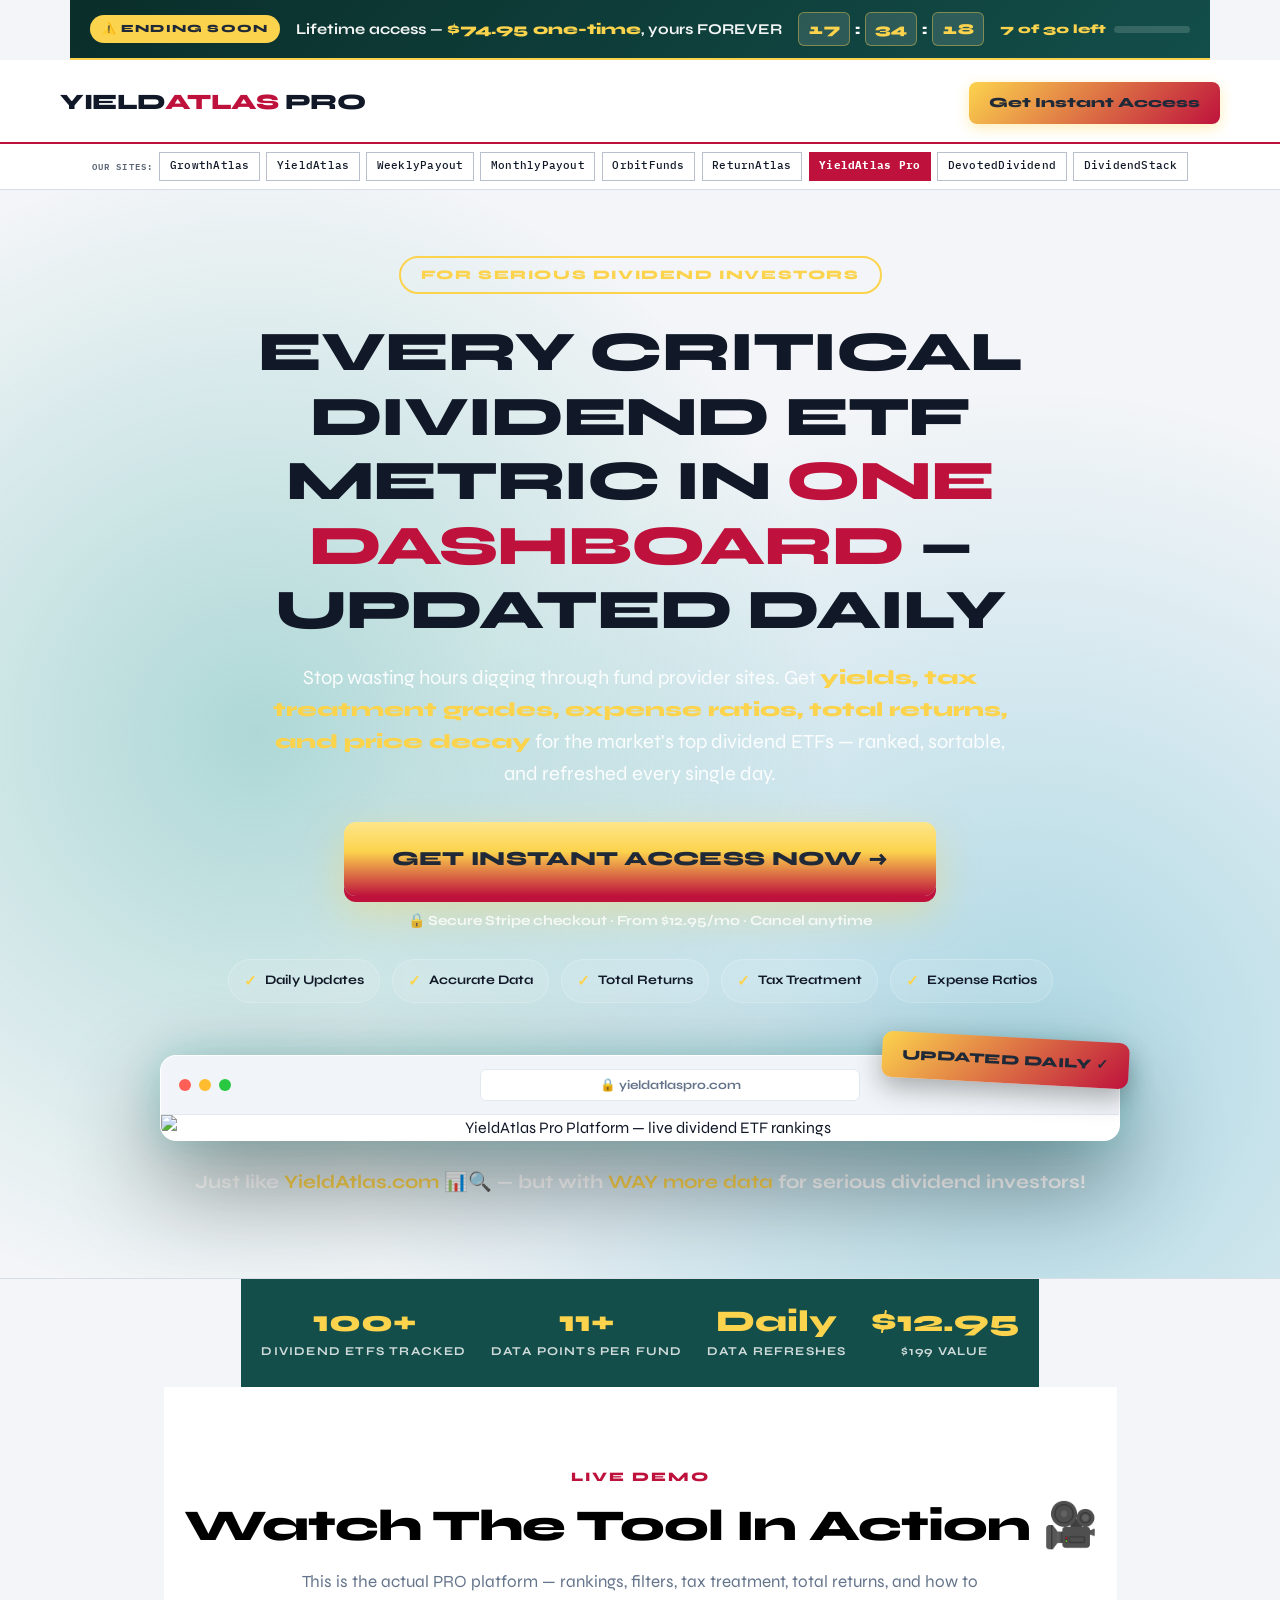
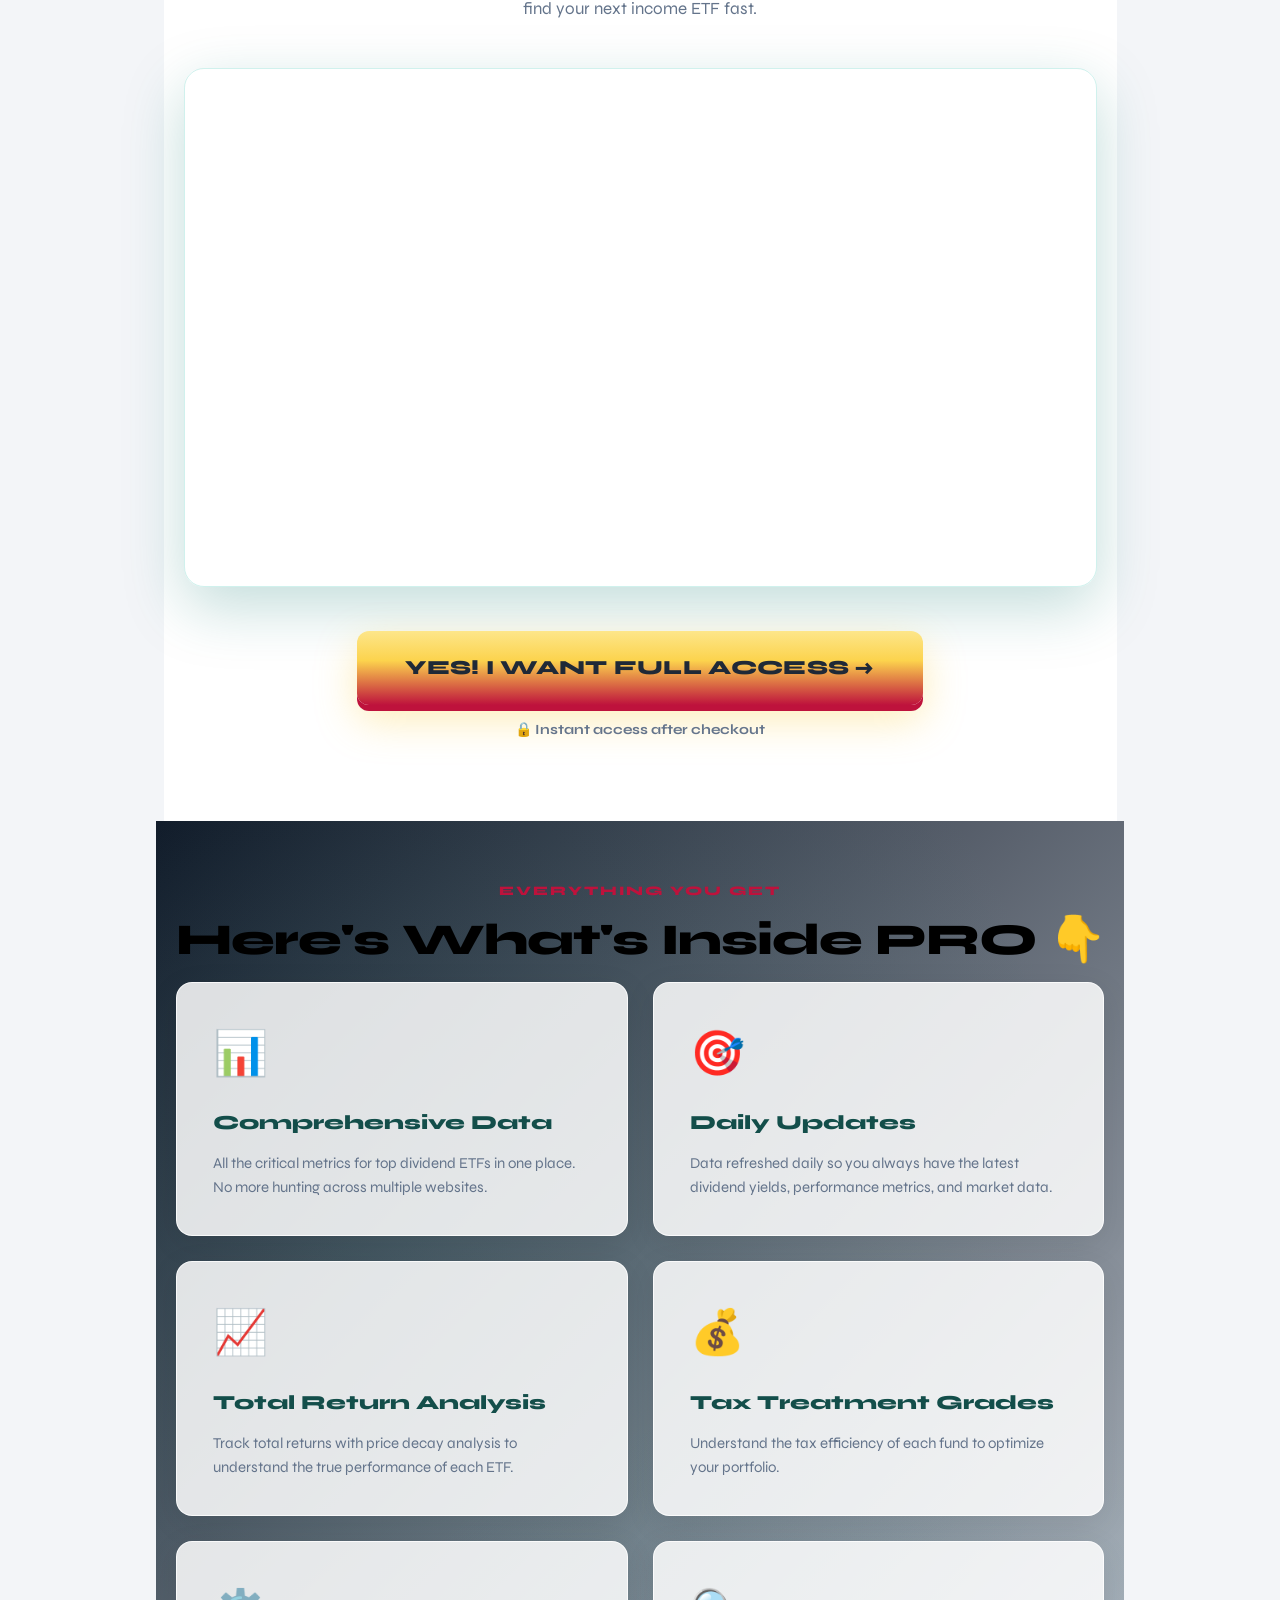
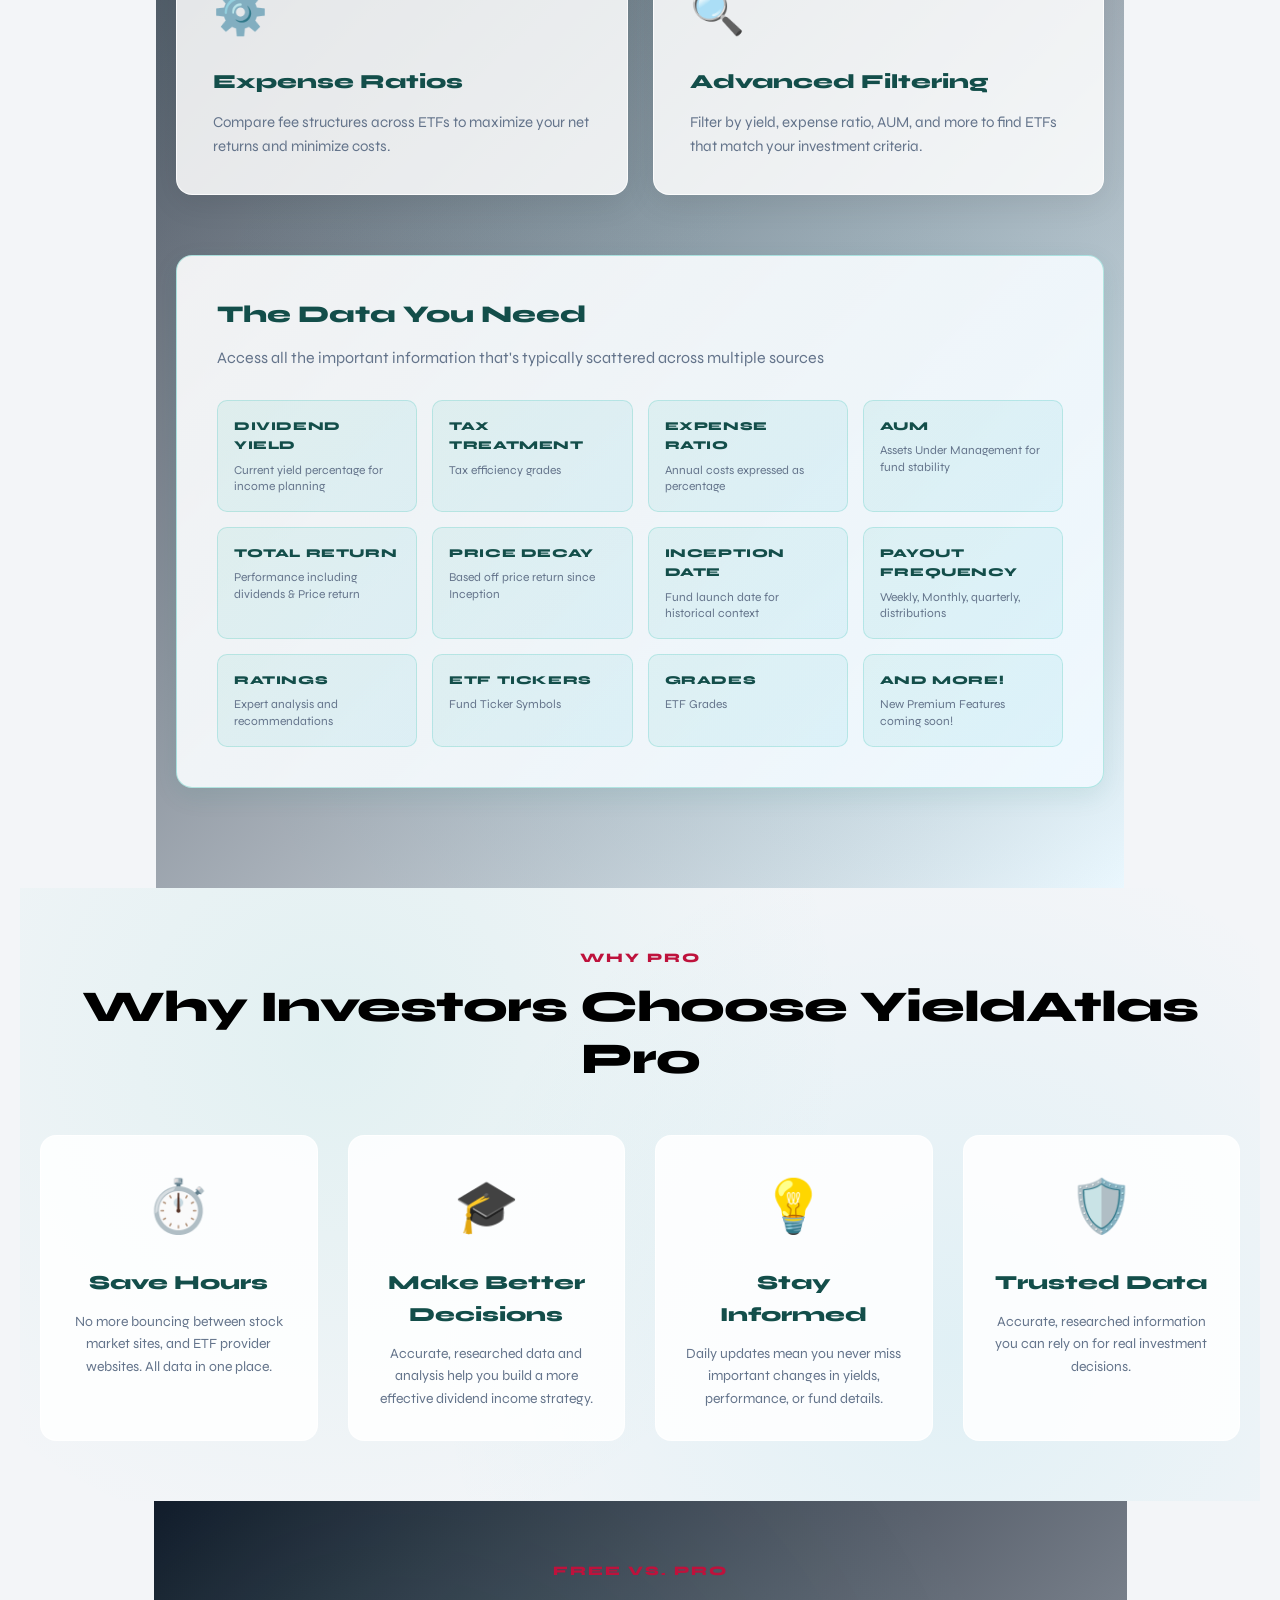
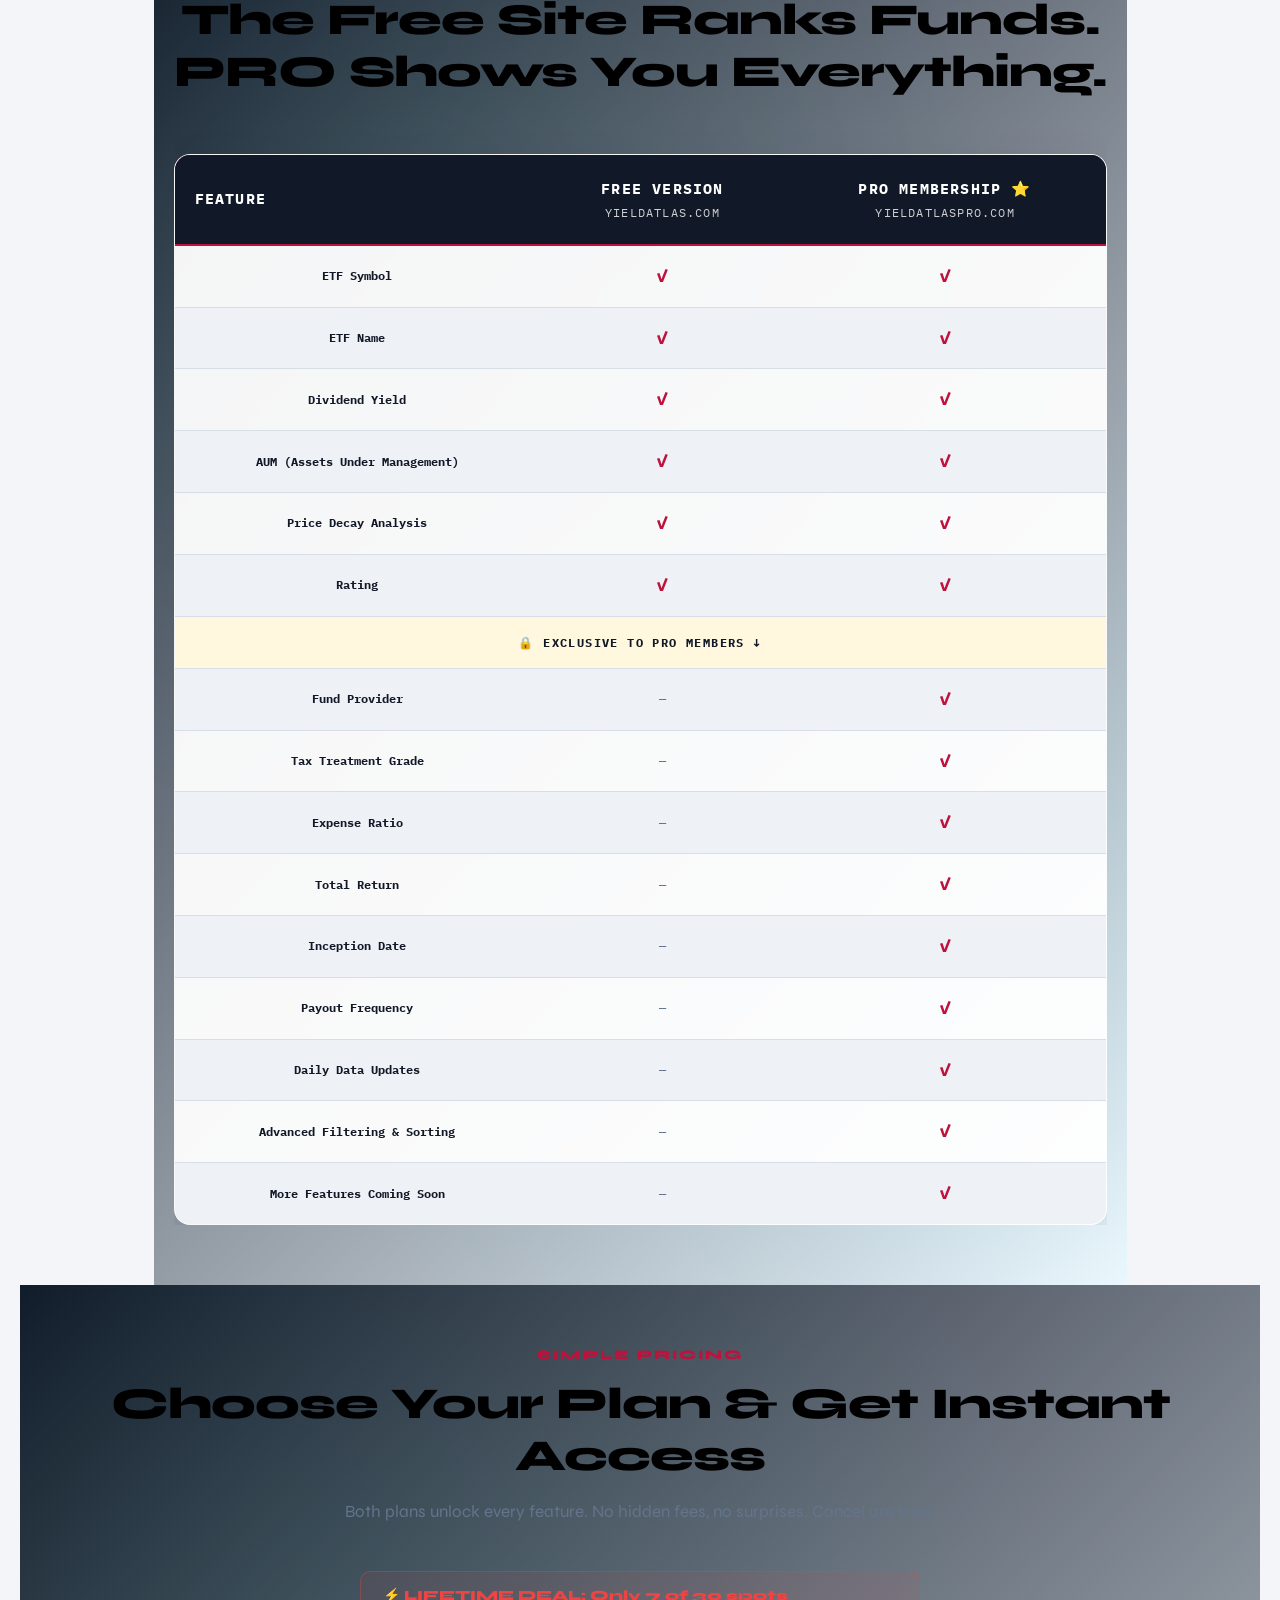
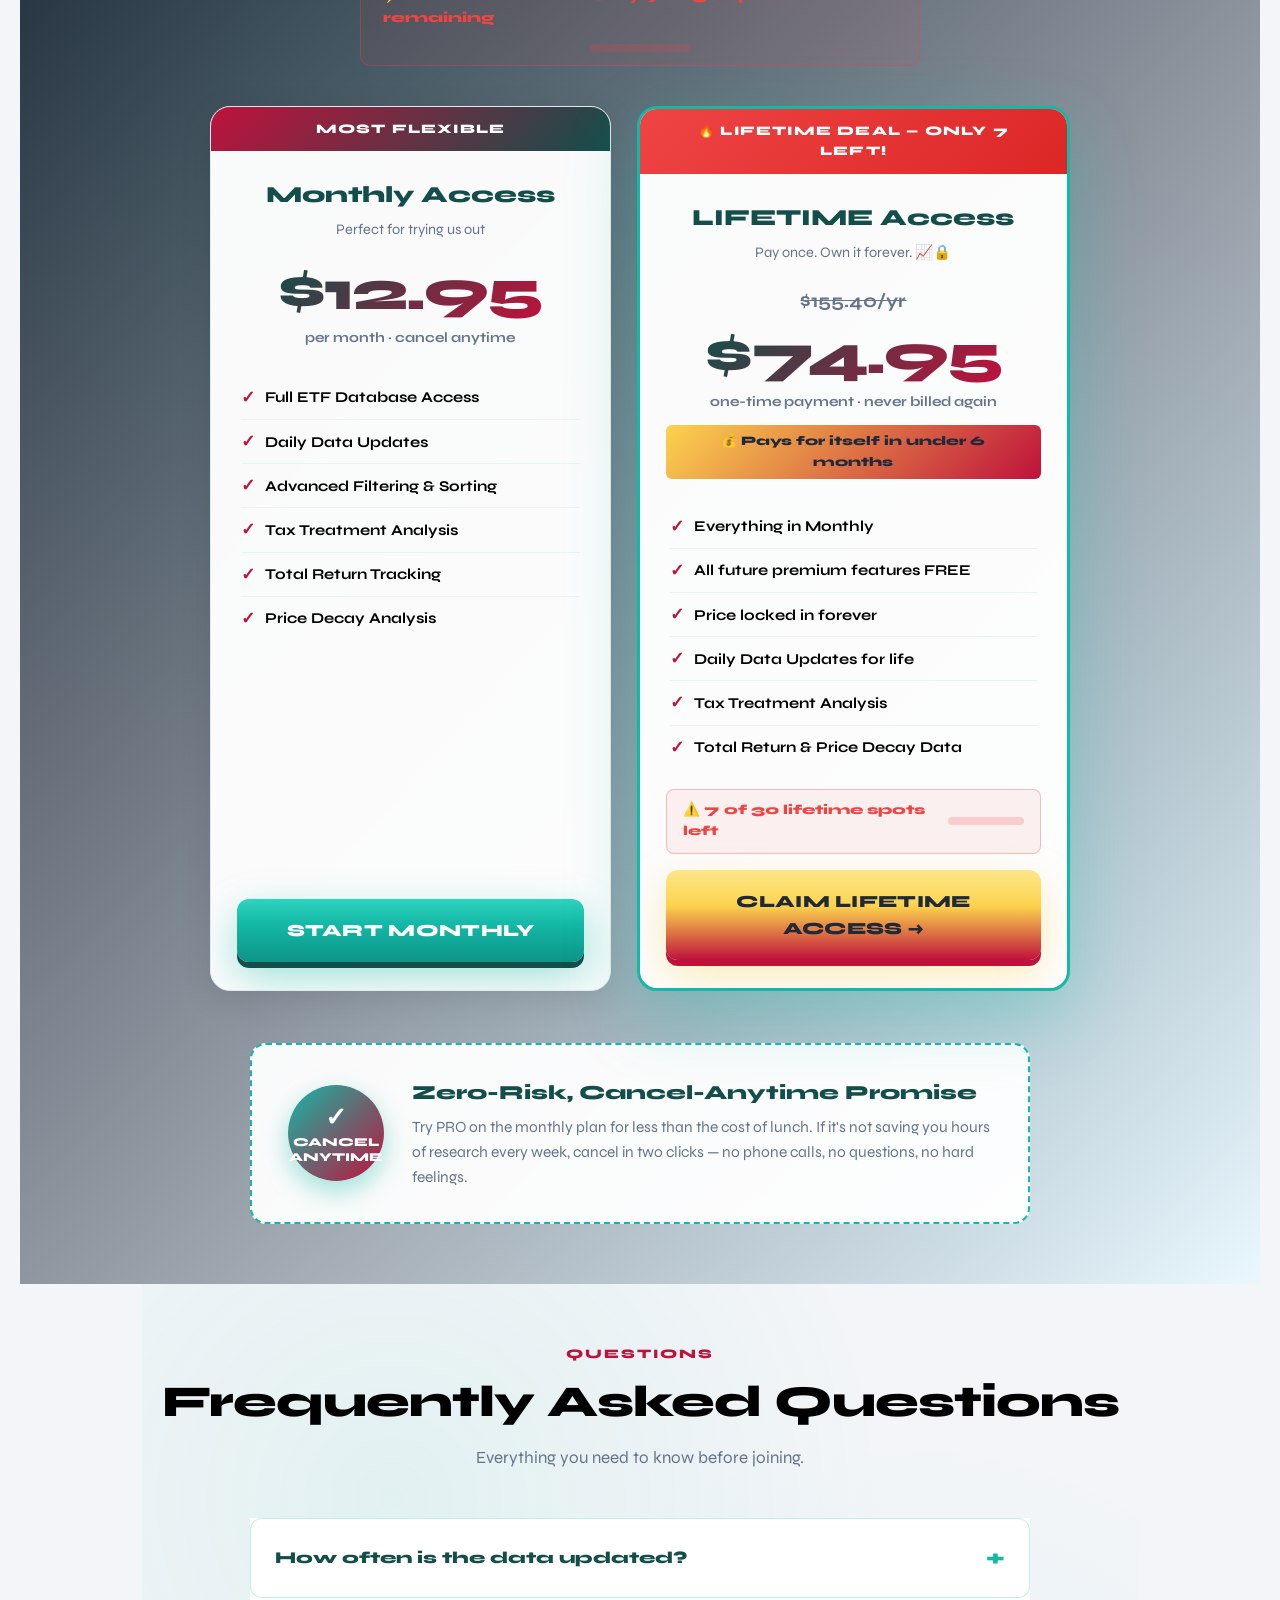
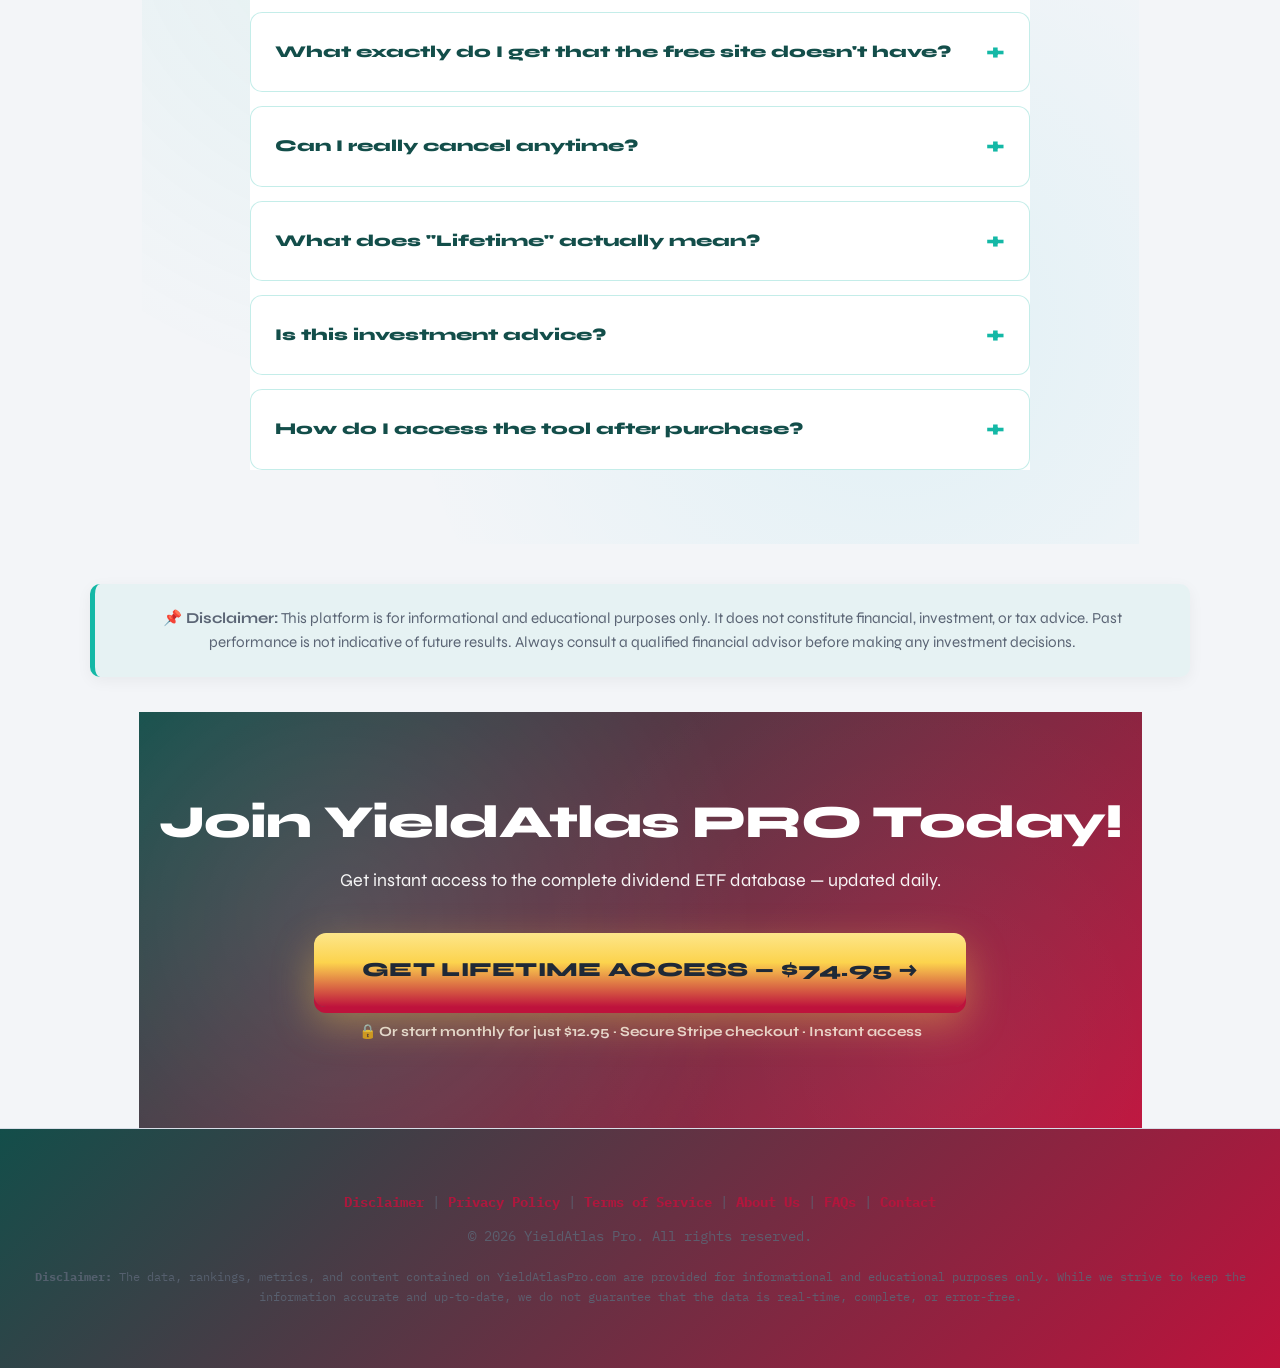
==== index.html @ 732ad4df "Switch to shared light theme (no dark mode). Cool off-white canvas, dark ink, deepened accents for C" ====
<!DOCTYPE html>
<html lang="en">
<head>
    <meta charset="UTF-8">
    <meta name="viewport" content="width=device-width, initial-scale=1.0">
    <meta name="description" content="YieldAtlas Pro - Premium data on the best dividend ETFs. Accurate rankings with yield, tax treatment, expense ratios, and more.">
    <title>YieldAtlas Pro - Premium ETF Analytics & Data</title>
<!-- Google tag (gtag.js) -->
<script async src="https://www.googletagmanager.com/gtag/js?id=G-REPLACE_ME"></script>
<script>
  window.dataLayer = window.dataLayer || [];
  function gtag(){dataLayer.push(arguments);}
  gtag('js', new Date());

  gtag('config', 'G-REPLACE_ME');
</script>

    <!-- Social Media Cards - Fixed & Complete -->
    <meta property="og:title" content="YieldAtlas Pro - Premium ETF Analytics & Data">
    <meta property="og:description" content="Professional dividend ETF rankings with yields, AUM, expense ratios, total return, tax treatment, and more for serious income investors. Updated daily.">
    <meta property="og:image" content="https://i.postimg.cc/2ynmZy7t/100-Dividend-ETFs-(1).png">
    <meta property="og:image:width" content="1200">
    <meta property="og:image:height" content="630">
    <meta property="og:url" content="https://marvinsmx.github.io/yield-atlas-pro/">
    <meta property="og:type" content="website">
    <meta property="og:site_name" content="YieldAtlas Pro">

    <meta name="twitter:card" content="summary_large_image">
    <meta name="twitter:title" content="YieldAtlas Pro - Premium ETF Analytics & Data">
    <meta name="twitter:description" content="Professional dividend ETF rankings with yields, AUM, expense ratios, total return, tax treatment, and more for serious income investors. Updated daily.">
    <meta name="twitter:image" content="https://i.postimg.cc/2ynmZy7t/100-Dividend-ETFs-(1).png">

    

    <link rel="preconnect" href="https://fonts.googleapis.com">
<link rel="preconnect" href="https://fonts.gstatic.com" crossorigin>
<link href="https://fonts.googleapis.com/css2?family=IBM+Plex+Mono:wght@400;500;600;700&family=Syne:wght@400;500;600;700;800&display=swap" rel="stylesheet">
    <style>
/* mrvn ETF Network — shared design system (inline per repo for GitHub Pages) */
:root {
  /* Canonical tokens — light theme */
  --bg: #F3F5F8;
  --surface: #FFFFFF;
  --surface-2: #EEF1F5;
  --ink: #111827;
  --muted: #5B6575;
  --line: #D8DEE8;
  --accent: #BE123C;
  /* Extended / legacy aliases */
  --ink-muted: var(--muted);
  --ink-faint: #8B95A5;
  --paper: var(--bg);
  --paper-2: var(--surface);
  --line-strong: #B8C0CE;
  --header: #FFFFFF;
  --header-ink: #111827;
  --accent-soft: rgba(190, 18, 60, 0.10);
  --accent-hover: #9F1239;
  --on-accent: #FFFFFF;
  --danger: #DC2626;
  --pos: #BE123C;
  --shell: 94%;
  --shell-max: 1320px;
  --radius: 0;
  --font-sans: "Syne", system-ui, sans-serif;
  --font-display: "Syne", system-ui, sans-serif;
  --font-mono: "IBM Plex Mono", ui-monospace, monospace;
  /* aliases for legacy site CSS */
  --brand: var(--header-ink);
  --brand-dark: #111827;
  --brand-mid: var(--surface-2);
  --brand-lite: #F8FAFC;
  --gold: var(--accent);
  --gold2: var(--accent-hover);
  --navy: var(--header-ink);
  --primary: var(--accent);
  --green: var(--accent);
  --purple: var(--accent);
  --purple-bright: var(--accent-hover);
  --purple-deep: var(--header-ink);
  --bg-primary: var(--bg);
  --bg-secondary: var(--surface);
  --bg-panel: var(--surface);
  --bg-panel-2: var(--surface-2);
  --text-primary: var(--ink);
  --text-secondary: var(--muted);
  --text-muted: var(--ink-faint);
  --border: var(--line);
  --light: var(--surface);
  --mid: var(--muted);
  --gray: var(--ink-faint);
}

*, *::before, *::after { box-sizing: border-box; }
html { scroll-behavior: smooth; }
html, body {
  margin: 0;
  padding: 0;
  width: 100%;
  overflow-x: hidden;
}
body {
  font-family: var(--font-sans);
  background: var(--bg);
  color: var(--ink);
  line-height: 1.55;
  min-height: 100vh;
  display: flex;
  flex-direction: column;
  align-items: center;
  -webkit-font-smoothing: antialiased;
}
a { color: var(--accent); }
a:hover { color: var(--accent-hover); }

/* Wordmark header — light */
.nx-header, header.nx-header, body > header:not(.nx-skip) {
  width: 100%;
  background: var(--header);
  color: var(--header-ink);
  text-align: center;
  padding: 1.35rem 1.25rem 1.1rem;
  border-bottom: 2px solid var(--accent);
  box-shadow: none;
}
.nx-logo, .logo, .logo-text {
  font-family: var(--font-display);
  font-weight: 800;
  font-size: clamp(1.55rem, 4.2vw, 2.35rem);
  letter-spacing: -0.04em;
  text-transform: uppercase;
  color: var(--header-ink);
  line-height: 1.05;
}
.nx-logo span, .logo span { color: var(--accent); }
.nx-tagline, .logo-sub {
  font-family: var(--font-mono);
  font-size: 0.68rem;
  font-weight: 500;
  letter-spacing: 0.16em;
  text-transform: uppercase;
  color: var(--muted);
  margin-top: 0.45rem;
}
.logo-link { text-decoration: none; display: inline-block; }
.header-links, .nx-nav {
  display: flex;
  flex-wrap: wrap;
  gap: 0.45rem;
  justify-content: center;
  margin-top: 0.95rem;
}
.header-link, .nx-nav a, .btn-ghost {
  display: inline-flex;
  align-items: center;
  gap: 0.35rem;
  padding: 0.45rem 0.85rem;
  border: 1px solid var(--line-strong);
  border-radius: var(--radius);
  color: var(--header-ink);
  background: transparent;
  font-family: var(--font-mono);
  font-size: 0.72rem;
  font-weight: 600;
  letter-spacing: 0.04em;
  text-transform: uppercase;
  text-decoration: none;
  transition: background .15s, border-color .15s, color .15s;
}
.header-link:hover, .nx-nav a:hover, .btn-ghost:hover {
  background: var(--accent);
  border-color: var(--accent);
  color: var(--on-accent);
}

/* Network bar */
.site-network-bar {
  width: 100%;
  background: var(--surface);
  border-bottom: 1px solid var(--line);
  padding: 0.5rem 0;
}
.site-network-track {
  width: var(--shell);
  max-width: var(--shell-max);
  margin: 0 auto;
  padding: 0 0.25rem;
  display: flex;
  align-items: center;
  gap: 0.4rem;
  overflow-x: auto;
  white-space: nowrap;
  scrollbar-width: none;
}
.site-network-track::-webkit-scrollbar { display: none; }
.site-network-label {
  font-family: var(--font-mono);
  font-size: 0.58rem;
  font-weight: 600;
  letter-spacing: 0.12em;
  text-transform: uppercase;
  color: var(--ink-faint);
  flex-shrink: 0;
}
.site-pill {
  display: inline-flex;
  align-items: center;
  padding: 0.3rem 0.6rem;
  border-radius: var(--radius);
  border: 1px solid var(--line-strong);
  background: transparent;
  color: var(--ink);
  font-family: var(--font-mono);
  font-size: 0.68rem;
  font-weight: 500;
  letter-spacing: 0.02em;
  text-decoration: none;
  flex-shrink: 0;
  transition: background .15s, color .15s, border-color .15s;
}
.site-pill:hover {
  border-color: var(--accent);
  color: var(--accent);
  background: var(--accent-soft);
}
.site-pill.current {
  background: var(--accent);
  border-color: var(--accent);
  color: var(--on-accent);
  cursor: default;
  font-weight: 700;
}
@media (min-width: 1100px) {
  .site-network-track { justify-content: center; }
}

/* Hero */
.nx-hero, .hero, .main-h1 {
  width: 100%;
  background: var(--bg);
  text-align: center;
  padding: 2.5rem 1.25rem 1.85rem;
  border-bottom: 1px solid var(--line);
}
.nx-hero h1, .hero h1, .main-h1 h1 {
  font-family: var(--font-display);
  font-weight: 800;
  font-size: clamp(1.65rem, 4.2vw, 2.75rem);
  color: var(--ink);
  margin: 0 0 0.7rem;
  letter-spacing: -0.045em;
  text-transform: uppercase;
  line-height: 1.05;
}
.nx-hero h1 span, .hero h1 span { color: var(--accent); }
.nx-support, .hero-desc, .intro-text {
  max-width: 40rem;
  margin: 0 auto 1.25rem;
  color: var(--muted);
  font-family: var(--font-mono);
  font-size: 0.82rem;
  line-height: 1.75;
}
.hero-stats {
  display: inline-flex;
  border: 1px solid var(--line-strong);
  border-radius: var(--radius);
  overflow: hidden;
  background: var(--surface);
}
.hero-stat {
  padding: 0.9rem 1.5rem;
  border-right: 1px solid var(--line);
}
.hero-stat:last-child { border-right: none; }
.hero-stat-val {
  font-family: var(--font-display);
  font-size: 1.55rem;
  font-weight: 800;
  color: var(--accent);
  line-height: 1;
  letter-spacing: -0.03em;
}
.hero-stat-lbl {
  font-family: var(--font-mono);
  font-size: 0.62rem;
  font-weight: 600;
  letter-spacing: 0.1em;
  text-transform: uppercase;
  color: var(--ink-faint);
  margin-top: 0.4rem;
}
@media (max-width: 700px) {
  .hero-stats { flex-direction: column; width: min(100%, 220px); }
  .hero-stat { border-right: none; border-bottom: 1px solid var(--line); }
  .hero-stat:last-child { border-bottom: none; }
}

/* Content shell */
.nx-shell, .content, .container, .wrap {
  width: var(--shell);
  max-width: var(--shell-max);
  margin-left: auto;
  margin-right: auto;
}
.section-head {
  text-align: center;
  margin: 1.75rem 0 1rem;
}
.section-head h2 {
  font-family: var(--font-display);
  font-size: 1.4rem;
  font-weight: 800;
  letter-spacing: -0.03em;
  text-transform: uppercase;
  margin: 0 0 0.35rem;
  color: var(--ink);
}
.section-head p {
  color: var(--muted);
  margin: 0;
  font-family: var(--font-mono);
  font-size: 0.8rem;
}
.gold-rule, .nx-rule {
  width: 40px;
  height: 2px;
  background: var(--accent);
  margin: 0.85rem auto 0;
  border: none;
}

/* Filters */
#filters, .filters {
  display: flex;
  flex-wrap: wrap;
  gap: 0.55rem;
  justify-content: center;
  margin: 0.75rem auto 1rem;
  width: 100%;
}
#filters input, #filters select, #searchInput, #searchFilter, #etfSearch,
input[type="text"], select {
  font-family: var(--font-mono);
  border: 1px solid var(--line-strong);
  border-radius: var(--radius);
  padding: 0.55rem 0.75rem;
  background: var(--surface);
  color: var(--ink);
}
#filters input:focus, #searchInput:focus, #searchFilter:focus, #etfSearch:focus {
  outline: 1px solid var(--accent);
  outline-offset: 1px;
  border-color: var(--accent);
}
#resetFilters, #resetBtn, .special-btn, button.special-btn {
  font-family: var(--font-mono);
  font-weight: 700;
  font-size: 0.72rem;
  letter-spacing: 0.04em;
  text-transform: uppercase;
  padding: 0.5rem 0.85rem;
  border-radius: var(--radius);
  border: 1px solid var(--line-strong);
  background: var(--surface);
  color: var(--ink);
  cursor: pointer;
}
#resetFilters, #resetBtn {
  background: var(--accent);
  color: var(--on-accent);
  border-color: var(--accent);
}
.special-btn.active, .special-btn:hover {
  background: var(--accent);
  border-color: var(--accent);
  color: var(--on-accent);
}
#special-views {
  display: flex;
  flex-wrap: wrap;
  gap: 0.5rem;
  justify-content: center;
  margin-bottom: 0.75rem;
}

/* Tables */
#etfTable, table.etf-table, .peer-table, #holdings-table, table {
  width: 100%;
  border-collapse: collapse;
  background: var(--surface);
  border: 1px solid var(--line);
  border-radius: var(--radius);
  overflow: hidden;
}
#etfTable th, table th, thead th {
  background: var(--header-ink) !important;
  color: #FFFFFF !important;
  font-family: var(--font-mono);
  font-weight: 700;
  font-size: 0.68rem;
  letter-spacing: 0.08em;
  text-transform: uppercase;
  padding: 0.75rem 0.45rem;
  white-space: nowrap;
  cursor: pointer;
  border-bottom: 2px solid var(--accent);
}
#etfTable td, table td {
  padding: 0.55rem 0.4rem;
  font-family: var(--font-mono);
  font-size: 0.78rem;
  text-align: center;
  border-bottom: 1px solid var(--line);
  color: var(--ink);
}
#etfTable tbody tr:nth-child(even), table tbody tr:nth-child(even) {
  background: var(--surface-2);
}
#etfTable tbody tr:hover, table tbody tr:hover {
  background: var(--accent-soft);
}
.symbol, .symbol a {
  font-family: var(--font-mono);
  font-weight: 700;
  color: var(--accent) !important;
  text-decoration: none;
}
.table-meta {
  width: 100%;
  display: flex;
  justify-content: space-between;
  gap: 1rem;
  font-family: var(--font-mono);
  font-size: 0.72rem;
  color: var(--muted);
  margin: 0.35rem 0 0.65rem;
}

/* Footer */
.footer, footer, .nx-footer {
  width: 100%;
  margin-top: auto;
  padding: 2rem 1.25rem 2.5rem;
  text-align: center;
  color: var(--muted);
  font-family: var(--font-mono);
  font-size: 0.72rem;
  border-top: 1px solid var(--line);
  background: var(--surface);
}
.footer a, footer a {
  color: var(--accent);
  font-weight: 600;
  text-decoration: none;
}
.back-to-top {
  display: inline-block;
  margin-top: 0.85rem;
  padding: 0.45rem 1rem;
  background: transparent;
  color: var(--accent) !important;
  border-radius: var(--radius);
  font-family: var(--font-mono);
  font-weight: 700;
  font-size: 0.72rem;
  letter-spacing: 0.06em;
  text-transform: uppercase;
  text-decoration: none;
  border: 1px solid var(--accent);
  cursor: pointer;
}
.back-to-top:hover {
  background: var(--accent);
  color: var(--on-accent) !important;
}

/* Misc chrome */
.watchlist-btn, .header-pro-btn {
  background: var(--accent) !important;
  color: var(--on-accent) !important;
  border: none !important;
  border-radius: var(--radius) !important;
  font-family: var(--font-mono) !important;
  font-weight: 700 !important;
  letter-spacing: 0.04em !important;
  text-transform: uppercase !important;
  box-shadow: none !important;
}
.banner-img {
  max-width: 280px;
  width: 70%;
  height: auto;
  display: block;
  margin: 0 auto;
  filter: none;
}
.disclaimer-bar {
  width: 100%;
  background: var(--accent-soft);
  border-bottom: 1px solid var(--line);
  color: var(--muted);
  font-family: var(--font-mono);
  font-size: 0.72rem;
  text-align: center;
  padding: 0.55rem 1rem;
}
.disclaimer-bar strong { color: var(--accent); }

/* Kill competitor / AI cliché leftovers when present */
.stars, .orb, body::before { display: none !important; }

/* === end mrvn network design system === */


        * {
            margin: 0;
            padding: 0;
            box-sizing: border-box;
        }

        :root {
            --primary: #0F766E;
            --primary-dark: #134E4A;
            --primary-light: #14B8A6;
            --accent: #06B6D4;
            --accent-dark: #0891B2;
            --accent-secondary: #BE123C;
            --text-dark: #000000;
            --text-light: #64748B;
            --bg-light: #F0F9FF;
            --bg-lighter: #111827;
            --border: #E2E8F0;
            --success: #BE123C;
            --yellow: #FCD34D;
            --urgent: #EF4444;
        }

        html { scroll-behavior: smooth; }

        @keyframes slide-in-up {
            from {
                opacity: 0;
                transform: translateY(40px);
            }
            to {
                opacity: 1;
                transform: translateY(0);
            }
        }

        @keyframes pulse-button {
            0%, 100% { box-shadow: 0 6px 0 #BE123C, 0 15px 40px rgba(252, 211, 77, 0.4); }
            50% { box-shadow: 0 6px 0 #BE123C, 0 15px 40px rgba(252, 211, 77, 0.7); }
        }

        body {
            font-family: 'Syne', Arial, sans-serif;
            line-height: 1.6;
            color: var(--text-dark);
            background: linear-gradient(135deg, #111827 0%, #F0F9FF 50%, #F5F3FF 100%);
            overflow-x: hidden;
        }

        img { max-width: 100%; }

        /* ==================== COUNTDOWN DEAL BANNER ==================== */
        .deal-banner {
            background: linear-gradient(135deg, #0A2E2A 0%, #134E4A 100%);
            border-bottom: 2px solid var(--yellow);
            color: white;
            cursor: pointer;
            position: relative;
            z-index: 101;
        }

        .deal-banner-inner {
            max-width: 1180px;
            margin: 0 auto;
            padding: 12px 20px;
            display: flex;
            align-items: center;
            justify-content: center;
            gap: 16px;
            flex-wrap: wrap;
            text-align: center;
        }

        .deal-tag {
            background: var(--yellow);
            color: #1F2937;
            font-size: 11px;
            font-weight: 900;
            text-transform: uppercase;
            letter-spacing: 1.2px;
            padding: 5px 12px;
            border-radius: 100px;
            white-space: nowrap;
        }

        .deal-text {
            font-size: 15px;
            font-weight: 700;
            color: rgba(255,255,255,0.95);
        }

        .deal-text strong { color: var(--yellow); font-weight: 900; }

        .countdown {
            display: inline-flex;
            gap: 5px;
            font-weight: 900;
            font-variant-numeric: tabular-nums;
            font-size: 15px;
            align-items: center;
        }

        .countdown span {
            background: rgba(255, 255, 255, 0.12);
            border: 1px solid rgba(252, 211, 77, 0.4);
            border-radius: 6px;
            padding: 4px 9px;
            min-width: 40px;
            display: inline-block;
            text-align: center;
            color: var(--yellow);
        }

        .deal-seats {
            display: inline-flex;
            align-items: center;
            gap: 8px;
            font-size: 12.5px;
            font-weight: 900;
            color: var(--yellow);
            white-space: nowrap;
        }

        .deal-seats-bar {
            width: 76px;
            height: 7px;
            background: rgba(255,255,255,0.15);
            border-radius: 4px;
            overflow: hidden;
        }

        .deal-seats-fill {
            width: 23%;
            height: 100%;
            background: var(--yellow);
            border-radius: 4px;
        }

        /* ==================== HEADER ==================== */
        header {
            background: rgba(15, 118, 110, 0.85);
            backdrop-filter: blur(20px);
            border-bottom: 1px solid rgba(255, 255, 255, 0.2);
            color: white;
            padding: 14px 0;
            position: sticky;
            top: 0;
            z-index: 100;
            box-shadow: 0 8px 32px rgba(0, 0, 0, 0.1);
        }

        .header-container {
            max-width: 1200px;
            margin: 0 auto;
            padding: 0 20px;
            display: flex;
            justify-content: space-between;
            align-items: center;
        }

        .logo {
            font-size: 22px;
            font-weight: 900;
            letter-spacing: -0.5px;
            color: white;
        }

        .header-nav {
            display: flex;
            gap: 26px;
            align-items: center;
        }

        .header-nav a {
            color: rgba(255, 255, 255, 0.85);
            text-decoration: none;
            font-weight: 700;
            font-size: 14px;
            transition: all 0.3s;
        }

        .header-nav a:hover { color: white; }

        .nav-cta {
            background: linear-gradient(135deg, var(--yellow) 0%, #BE123C 100%);
            color: #1F2937 !important;
            padding: 10px 20px;
            border-radius: 8px;
            font-weight: 900 !important;
            box-shadow: 0 4px 14px rgba(252, 211, 77, 0.4);
        }

        .nav-cta:hover { transform: translateY(-1px); }

        /* ==================== CTA BUTTONS (3D FUNNEL STYLE) ==================== */
        .cta-btn {
            display: inline-block;
            background: linear-gradient(180deg, #FDE68A 0%, var(--yellow) 40%, #BE123C 100%);
            color: #1F2937;
            font-family: 'Syne', Arial, sans-serif;
            font-size: 20px;
            font-weight: 900;
            text-decoration: none;
            text-align: center;
            padding: 21px 48px;
            border-radius: 12px;
            border: none;
            cursor: pointer;
            box-shadow: 0 6px 0 #BE123C, 0 15px 40px rgba(252, 211, 77, 0.4);
            transition: transform 0.15s, box-shadow 0.15s;
            letter-spacing: 0.3px;
            text-transform: uppercase;
        }

        .cta-btn:hover {
            transform: translateY(-2px);
            box-shadow: 0 8px 0 #BE123C, 0 20px 50px rgba(252, 211, 77, 0.6);
        }

        .cta-btn:active {
            transform: translateY(3px);
            box-shadow: 0 3px 0 #BE123C, 0 8px 20px rgba(252, 211, 77, 0.4);
        }

        .cta-btn.teal {
            background: linear-gradient(180deg, #2DD4BF 0%, var(--primary-light) 40%, #0D9488 100%);
            color: white;
            box-shadow: 0 6px 0 var(--primary-dark), 0 15px 40px rgba(20, 184, 166, 0.4);
        }

        .cta-btn.teal:hover {
            box-shadow: 0 8px 0 var(--primary-dark), 0 20px 50px rgba(20, 184, 166, 0.55);
        }

        .cta-btn.teal:active {
            box-shadow: 0 3px 0 var(--primary-dark), 0 8px 20px rgba(20, 184, 166, 0.4);
        }

        .cta-sub {
            display: block;
            margin-top: 14px;
            font-size: 14px;
            font-weight: 700;
            color: rgba(255, 255, 255, 0.8);
        }

        .cta-sub.dark { color: var(--text-light); }

        /* ==================== HERO (FUNNEL STYLE, TEAL PALETTE) ==================== */
        .hero {
            background: linear-gradient(135deg, #0F766E 0%, #134E4A 50%, #0891B2 100%);
            position: relative;
            overflow: hidden;
            padding: 66px 20px 80px;
            color: white;
            text-align: center;
        }

        .hero::before {
            content: '';
            position: absolute;
            top: 0; left: 0; right: 0; bottom: 0;
            background:
                radial-gradient(circle at 20% 50%, rgba(13, 148, 136, 0.3) 0%, transparent 50%),
                radial-gradient(circle at 80% 80%, rgba(8, 145, 178, 0.3) 0%, transparent 50%);
            pointer-events: none;
        }

        .hero-container {
            max-width: 960px;
            margin: 0 auto;
            position: relative;
            z-index: 2;
            animation: slide-in-up 0.8s ease-out;
        }

        .pre-head {
            display: inline-block;
            font-size: 13px;
            font-weight: 900;
            text-transform: uppercase;
            letter-spacing: 1.6px;
            color: var(--yellow);
            border: 2px solid var(--yellow);
            border-radius: 100px;
            padding: 7px 20px;
            margin-bottom: 26px;
        }

        .hero h1 {
            font-size: clamp(34px, 5.4vw, 56px);
            font-weight: 900;
            margin-bottom: 20px;
            line-height: 1.15;
            letter-spacing: -1.2px;
        }

        .hl {
            color: var(--yellow);
        }

        .hero .subtitle {
            font-size: clamp(16px, 2.4vw, 20px);
            margin: 0 auto 32px;
            line-height: 1.6;
            font-weight: 400;
            color: rgba(255, 255, 255, 0.92);
            max-width: 740px;
        }

        .hero .subtitle strong { color: var(--yellow); font-weight: 900; }

        .trust-badges {
            display: flex;
            justify-content: center;
            gap: 12px;
            margin-top: 26px;
            flex-wrap: wrap;
            font-size: 13px;
        }

        .trust-badge {
            display: flex;
            align-items: center;
            gap: 8px;
            background: rgba(255, 255, 255, 0.1);
            backdrop-filter: blur(10px);
            border: 1px solid rgba(255, 255, 255, 0.2);
            padding: 9px 15px;
            border-radius: 50px;
            font-weight: 700;
        }

        .trust-badge-icon {
            font-size: 15px;
            color: var(--yellow);
        }

        /* Screenshot in browser frame */
        .shot-wrap {
            max-width: 980px;
            margin: 52px auto 0;
            position: relative;
        }

        .browser-frame {
            background: #FFFFFF;
            border-radius: 16px;
            overflow: hidden;
            box-shadow: 0 40px 100px rgba(0, 0, 0, 0.45), 0 0 40px rgba(20, 184, 166, 0.25);
            border: 1px solid rgba(255, 255, 255, 0.3);
        }

        .browser-top {
            display: flex;
            align-items: center;
            gap: 8px;
            padding: 13px 18px;
            background: #F1F5F9;
            border-bottom: 1px solid var(--border);
        }

        .b-dot { width: 12px; height: 12px; border-radius: 50%; }
        .b-dot.r { background: #FF5F57; }
        .b-dot.y { background: #FEBC2E; }
        .b-dot.g { background: #28C840; }

        .b-url {
            flex: 1;
            max-width: 380px;
            margin: 0 auto;
            background: #FFFFFF;
            border: 1px solid var(--border);
            border-radius: 6px;
            font-size: 12.5px;
            color: var(--text-light);
            padding: 5px 14px;
            text-align: center;
            font-weight: 700;
        }

        .browser-frame img { display: block; width: 100%; }

        .shot-badge {
            position: absolute;
            top: -18px;
            right: -8px;
            background: linear-gradient(135deg, var(--yellow) 0%, #BE123C 100%);
            color: #1F2937;
            font-size: 14px;
            font-weight: 900;
            padding: 12px 20px;
            border-radius: 10px;
            box-shadow: 0 10px 26px rgba(0, 0, 0, 0.3);
            transform: rotate(3deg);
            z-index: 2;
            text-transform: uppercase;
            letter-spacing: 0.5px;
        }

        .hero-tagline {
            margin-top: 26px;
            font-size: 19px;
            font-weight: 700;
            color: white;
        }

        .hero-tagline strong { color: var(--yellow); }

        /* ==================== PROOF STRIP ==================== */
        .proof-strip {
            background: var(--primary-dark);
            color: #fff;
            padding: 26px 20px;
        }

        .proof-inner {
            max-width: 1000px;
            margin: 0 auto;
            display: flex;
            justify-content: space-around;
            gap: 24px;
            flex-wrap: wrap;
            text-align: center;
        }

        .proof-item .n {
            font-size: 30px;
            font-weight: 900;
            color: var(--yellow);
            line-height: 1.1;
        }

        .proof-item .l {
            font-size: 12px;
            font-weight: 700;
            text-transform: uppercase;
            letter-spacing: 1.2px;
            opacity: 0.8;
            margin-top: 4px;
        }

        /* ==================== SECTION STYLES ==================== */
        .section {
            padding: 60px 20px;
            position: relative;
            overflow: hidden;
        }

        .section-dark {
            background: linear-gradient(135deg, #111827 0%, #F0F9FF 100%);
        }

        .section::before {
            content: '';
            position: absolute;
            top: 0; left: 0; right: 0; bottom: 0;
            background-image:
                radial-gradient(circle at 25% 25%, rgba(20, 184, 166, 0.08) 0%, transparent 50%),
                radial-gradient(circle at 75% 75%, rgba(6, 182, 212, 0.08) 0%, transparent 50%);
            pointer-events: none;
        }

        .section-container {
            max-width: 1200px;
            margin: 0 auto;
            position: relative;
            z-index: 1;
        }

        .kicker {
            text-align: center;
            font-size: 13px;
            font-weight: 900;
            text-transform: uppercase;
            letter-spacing: 2px;
            color: var(--primary);
            margin-bottom: 12px;
        }

        .section-title {
            font-size: clamp(30px, 5vw, 44px);
            font-weight: 900;
            text-align: center;
            margin-bottom: 16px;
            color: var(--text-dark);
            letter-spacing: -1px;
            line-height: 1.18;
        }

        .section-sub {
            text-align: center;
            color: var(--text-light);
            font-size: 17px;
            max-width: 680px;
            margin: 0 auto 46px;
        }

        /* Video Demo Section */
        .video-demo-section {
            padding: 80px 20px;
            background: #FFFFFF;
            text-align: center;
        }

        .video-container {
            max-width: 920px;
            margin: 0 auto;
            border-radius: 20px;
            overflow: hidden;
            box-shadow: 0 20px 60px rgba(15, 118, 110, 0.25);
            border: 1px solid rgba(20, 184, 166, 0.2);
        }

        .video-container iframe {
            width: 100%;
            height: 517px;
            border: none;
            display: block;
        }

        .video-cta { margin-top: 44px; }

        /* ==================== FEATURES SECTION ==================== */
        .features-grid {
            display: grid;
            grid-template-columns: repeat(auto-fit, minmax(300px, 1fr));
            gap: 25px;
            margin-bottom: 60px;
        }

        .feature-card {
            background: rgba(255, 255, 255, 0.85);
            padding: 36px;
            border-radius: 16px;
            border: 1px solid rgba(255, 255, 255, 0.8);
            transition: all 0.3s ease;
            box-shadow: 0 8px 32px rgba(0, 0, 0, 0.08);
        }

        .feature-card:hover {
            transform: translateY(-8px);
            box-shadow: 0 20px 50px rgba(0, 0, 0, 0.15);
            border-color: rgba(20, 184, 166, 0.5);
            background: rgba(255, 255, 255, 1);
        }

        .feature-icon {
            font-size: 44px;
            margin-bottom: 18px;
            display: block;
        }

        .feature-card h3 {
            font-size: 20px;
            margin-bottom: 12px;
            color: var(--primary-dark);
            font-weight: 900;
        }

        .feature-card p {
            color: var(--text-light);
            font-size: 15px;
            line-height: 1.6;
        }

        .data-showcase {
            background: linear-gradient(135deg, rgba(255, 255, 255, 0.9) 0%, rgba(240, 249, 255, 0.9) 100%);
            padding: 40px;
            border-radius: 16px;
            border: 1px solid rgba(20, 184, 166, 0.3);
            margin-bottom: 40px;
            box-shadow: 0 8px 24px rgba(15, 118, 110, 0.1);
        }

        .data-columns {
            display: grid;
            grid-template-columns: repeat(auto-fit, minmax(160px, 1fr));
            gap: 15px;
            margin-top: 20px;
        }

        .data-column {
            background: linear-gradient(135deg, rgba(20, 184, 166, 0.08) 0%, rgba(6, 182, 212, 0.08) 100%);
            padding: 16px;
            border-radius: 10px;
            border: 1px solid rgba(20, 184, 166, 0.2);
            transition: all 0.3s ease;
        }

        .data-column:hover {
            border-color: rgba(20, 184, 166, 0.5);
            transform: translateY(-2px);
        }

        .data-column-title {
            font-weight: 900;
            color: var(--primary-dark);
            font-size: 12px;
            margin-bottom: 6px;
            text-transform: uppercase;
            letter-spacing: 0.6px;
        }

        .data-column-desc {
            color: var(--text-light);
            font-size: 12px;
            line-height: 1.4;
        }

        /* ==================== WHY CHOOSE US ==================== */
        .why-choose {
            display: grid;
            grid-template-columns: repeat(auto-fit, minmax(260px, 1fr));
            gap: 30px;
            margin-top: 50px;
        }

        .why-item {
            text-align: center;
            padding: 30px;
            background: rgba(255, 255, 255, 0.85);
            border-radius: 16px;
            border: 1px solid rgba(255, 255, 255, 0.8);
            transition: all 0.3s ease;
        }

        .why-item:hover {
            background: rgba(255, 255, 255, 1);
            transform: translateY(-8px);
            border-color: rgba(20, 184, 166, 0.3);
            box-shadow: 0 12px 32px rgba(0, 0, 0, 0.08);
        }

        .why-icon {
            font-size: 52px;
            margin-bottom: 18px;
            display: block;
        }

        .why-item h3 {
            font-size: 20px;
            font-weight: 900;
            margin-bottom: 12px;
            color: var(--primary-dark);
        }

        .why-item p {
            color: var(--text-light);
            font-size: 14px;
            line-height: 1.6;
        }

        /* ==================== COMPARISON TABLE ==================== */
        .comp-wrap { overflow-x: auto; }

        .comparison-table {
            width: 100%;
            border-collapse: collapse;
            margin-top: 40px;
            background: rgba(255, 255, 255, 0.95);
            border-radius: 16px;
            overflow: hidden;
            box-shadow: 0 12px 40px rgba(0, 0, 0, 0.1);
            border: 1px solid rgba(20, 184, 166, 0.2);
        }

        .comparison-table thead {
            background: linear-gradient(135deg, var(--primary) 0%, var(--primary-dark) 100%);
            color: white;
        }

        .comparison-table th {
            padding: 22px 20px;
            text-align: left;
            font-weight: 900;
            font-size: 15px;
        }

        .comparison-table th small { display: block; font-weight: 400; font-size: 11.5px; opacity: 0.8; margin-top: 3px; }

        .comparison-table th.pro-col {
            background: linear-gradient(135deg, var(--primary-light) 0%, var(--accent) 100%);
        }

        .comparison-table td {
            padding: 16px 20px;
            border-bottom: 1px solid rgba(20, 184, 166, 0.1);
            color: var(--text-dark);
        }

        .comparison-table tbody tr:hover {
            background: rgba(20, 184, 166, 0.05);
        }

        .comparison-table .feature-name {
            font-weight: 700;
            color: var(--primary-dark);
        }

        .comparison-table .yes {
            color: var(--success);
            font-weight: 900;
            font-size: 18px;
        }

        .comparison-table .no {
            color: var(--text-light);
            font-weight: 500;
        }

        .divider-row td {
            background: #FFF7DE !important;
            font-size: 12px !important;
            font-weight: 900;
            text-transform: uppercase;
            letter-spacing: 1.4px;
            color: #92700C;
        }

        /* ==================== PRICING ==================== */
        .urgency-strip {
            max-width: 560px;
            margin: 0 auto 40px;
            background: rgba(239, 68, 68, 0.08);
            border: 1px solid rgba(239, 68, 68, 0.35);
            border-radius: 10px;
            padding: 13px 22px;
            display: flex;
            align-items: center;
            justify-content: center;
            gap: 14px;
            flex-wrap: wrap;
            font-size: 14px;
            font-weight: 900;
            color: var(--urgent);
        }

        .urgency-strip .seats-bar {
            width: 100px;
            height: 8px;
            background: rgba(239, 68, 68, 0.2);
            border-radius: 4px;
            overflow: hidden;
        }

        .urgency-strip .seats-fill {
            width: 23%;
            height: 100%;
            background: var(--urgent);
            border-radius: 4px;
        }

        .pricing-container {
            display: grid;
            grid-template-columns: 1fr 1.08fr;
            gap: 26px;
            margin-top: 10px;
            max-width: 860px;
            margin-left: auto;
            margin-right: auto;
            align-items: stretch;
        }

        .pricing-card {
            background: rgba(255, 255, 255, 0.97);
            border: 1px solid var(--border);
            border-radius: 20px;
            overflow: hidden;
            transition: all 0.3s ease;
            display: flex;
            flex-direction: column;
            box-shadow: 0 8px 32px rgba(0, 0, 0, 0.1);
        }

        .pricing-card:hover {
            transform: translateY(-8px);
            box-shadow: 0 20px 60px rgba(15, 118, 110, 0.25);
        }

        .pricing-card.featured {
            border: 3px solid var(--primary-light);
            box-shadow: 0 25px 70px rgba(20, 184, 166, 0.3);
        }

        .pricing-badge {
            background: linear-gradient(135deg, var(--urgent) 0%, #DC2626 100%);
            color: white;
            padding: 12px 24px;
            font-size: 13px;
            font-weight: 900;
            text-align: center;
            text-transform: uppercase;
            letter-spacing: 1.2px;
        }

        .pricing-badge.calm {
            background: linear-gradient(135deg, var(--primary) 0%, var(--primary-dark) 100%);
        }

        .pricing-header {
            padding: 26px 26px 6px;
            text-align: center;
        }

        .pricing-plan-name {
            font-size: 23px;
            font-weight: 900;
            color: var(--primary-dark);
            margin-bottom: 4px;
        }

        .pricing-plan-desc {
            color: var(--text-light);
            font-size: 14.5px;
        }

        .pricing-price {
            padding: 16px 26px 6px;
            text-align: center;
        }

        .price-row {
            display: flex;
            align-items: baseline;
            justify-content: center;
            gap: 10px;
            flex-wrap: wrap;
        }

        .price-strike {
            font-size: 19px;
            color: var(--text-light);
            text-decoration: line-through;
            font-weight: 700;
        }

        .price-amount {
            font-size: 56px;
            font-weight: 900;
            background: linear-gradient(135deg, var(--primary-dark) 0%, var(--accent) 100%);
            -webkit-background-clip: text;
            -webkit-text-fill-color: transparent;
            background-clip: text;
            line-height: 1;
            letter-spacing: -2px;
        }

        .price-period {
            color: var(--text-light);
            font-size: 14px;
            font-weight: 700;
            margin-top: 8px;
        }

        .price-save {
            display: inline-block;
            margin-top: 12px;
            background: linear-gradient(135deg, var(--yellow) 0%, #BE123C 100%);
            color: #1F2937;
            font-size: 13px;
            font-weight: 900;
            border-radius: 6px;
            padding: 6px 14px;
        }

        .pricing-features {
            padding: 20px 30px;
            flex-grow: 1;
        }

        .pricing-features ul { list-style: none; }

        .pricing-features li {
            padding: 8px 0;
            border-bottom: 1px solid rgba(20, 184, 166, 0.1);
            color: var(--text-dark);
            font-size: 15px;
            display: flex;
            align-items: center;
            gap: 10px;
            font-weight: 700;
        }

        .pricing-features li:last-child { border-bottom: none; }

        .checkmark {
            color: var(--success);
            font-weight: 900;
            font-size: 17px;
            flex-shrink: 0;
        }

        .seats-left {
            display: flex;
            align-items: center;
            justify-content: center;
            gap: 12px;
            margin: 0 26px 16px;
            background: rgba(239, 68, 68, 0.07);
            border: 1px solid rgba(239, 68, 68, 0.3);
            border-radius: 8px;
            padding: 10px 16px;
            font-size: 13.5px;
            font-weight: 900;
            color: var(--urgent);
        }

        .seats-left .seats-bar {
            width: 84px;
            height: 8px;
            background: rgba(239, 68, 68, 0.2);
            border-radius: 4px;
            overflow: hidden;
        }

        .seats-left .seats-fill {
            width: 23%;
            height: 100%;
            background: var(--urgent);
            border-radius: 4px;
        }

        .pricing-cta {
            padding: 0 26px 28px;
            text-align: center;
        }

        .pricing-cta .cta-btn {
            width: 100%;
            padding: 18px 20px;
            font-size: 17px;
        }

        /* ==================== GUARANTEE ==================== */
        .guarantee {
            max-width: 780px;
            margin: 52px auto 0;
            display: flex;
            gap: 28px;
            align-items: center;
            background: rgba(255, 255, 255, 0.95);
            border: 2px dashed var(--primary-light);
            border-radius: 16px;
            padding: 32px 36px;
        }

        .g-seal {
            flex-shrink: 0;
            width: 96px;
            height: 96px;
            border-radius: 50%;
            background: linear-gradient(135deg, var(--primary-light) 0%, var(--accent) 100%);
            color: #fff;
            display: flex;
            flex-direction: column;
            align-items: center;
            justify-content: center;
            font-weight: 900;
            text-align: center;
            font-size: 12px;
            line-height: 1.25;
            box-shadow: 0 10px 26px rgba(20, 184, 166, 0.4);
        }

        .g-seal .big { font-size: 26px; }

        .guarantee h3 {
            font-size: 20px;
            font-weight: 900;
            color: var(--primary-dark);
            margin-bottom: 6px;
        }

        .guarantee p {
            font-size: 15.5px;
            color: var(--text-light);
        }

        /* ==================== FAQ ==================== */
        .faq { max-width: 780px; margin: 0 auto; }

        .faq details {
            background: rgba(255, 255, 255, 0.95);
            border: 1px solid rgba(20, 184, 166, 0.25);
            border-radius: 12px;
            margin-bottom: 14px;
            overflow: hidden;
        }

        .faq summary {
            cursor: pointer;
            padding: 20px 24px;
            font-size: 16.5px;
            font-weight: 900;
            color: var(--primary-dark);
            list-style: none;
            display: flex;
            justify-content: space-between;
            align-items: center;
            gap: 16px;
        }

        .faq summary::-webkit-details-marker { display: none; }
        .faq summary::after { content: '+'; font-size: 24px; color: var(--primary-light); font-weight: 900; }
        .faq details[open] summary::after { content: '−'; }

        .faq .a {
            padding: 0 24px 20px;
            font-size: 15px;
            color: var(--text-light);
            line-height: 1.65;
        }

        /* ==================== CTA SECTION ==================== */
        .cta-section {
            background: linear-gradient(135deg, var(--primary-dark) 0%, var(--accent) 100%);
            color: white;
            padding: 84px 20px;
            text-align: center;
            position: relative;
            overflow: hidden;
        }

        .cta-section::before {
            content: '';
            position: absolute;
            top: 0; left: 0; right: 0; bottom: 0;
            background:
                radial-gradient(circle at 20% 50%, rgba(255, 255, 255, 0.1) 0%, transparent 50%),
                radial-gradient(circle at 80% 80%, rgba(255, 255, 255, 0.05) 0%, transparent 50%);
            pointer-events: none;
        }

        .cta-section h2 {
            font-size: clamp(30px, 5vw, 46px);
            font-weight: 900;
            margin-bottom: 18px;
            position: relative;
            z-index: 1;
            letter-spacing: -1px;
            line-height: 1.15;
        }

        .cta-section p {
            font-size: 18px;
            margin-bottom: 38px;
            opacity: 0.95;
            max-width: 620px;
            margin-left: auto;
            margin-right: auto;
            position: relative;
            z-index: 1;
        }

        .cta-section .cta-btn { position: relative; z-index: 1; }

        /* ==================== FOOTER ==================== */
        footer {
            background: linear-gradient(135deg, var(--primary-dark) 0%, var(--primary) 100%);
            color: white;
            padding: 50px 20px;
            text-align: center;
        }

        footer p {
            margin: 12px 0;
            font-size: 14px;
            opacity: 0.85;
        }

        footer a {
            color: #5EEAD4;
            text-decoration: none;
            transition: all 0.3s;
            font-weight: 700;
        }

        footer a:hover {
            color: white;
            text-decoration: underline;
        }

        /* ==================== STICKY MOBILE CTA ==================== */
        .sticky-cta {
            display: none;
            position: fixed;
            bottom: 0;
            left: 0;
            right: 0;
            z-index: 200;
            background: #FFFFFF;
            border-top: 1px solid var(--border);
            padding: 12px 16px;
            box-shadow: 0 -8px 24px rgba(15, 118, 110, 0.18);
        }

        .sticky-cta .cta-btn {
            width: 100%;
            padding: 15px;
            font-size: 16px;
        }

        /* ==================== DISCLAIMER ==================== */
        .disclaimer {
            font-size: 0.95em;
            color: var(--text-light);
            max-width: 1100px;
            margin: 40px auto 35px;
            text-align: center;
            line-height: 1.6;
            padding: 22px 30px;
            background: rgba(20, 184, 166, 0.06);
            border-left: 5px solid var(--primary-light);
            border-radius: 10px;
            box-shadow: 0 4px 15px rgba(0, 0, 0, 0.05);
        }

        /* ==================== RESPONSIVE ==================== */
        @media (max-width: 860px) {
            .pricing-container {
                grid-template-columns: 1fr;
                max-width: 460px;
            }
            .guarantee {
                flex-direction: column;
                text-align: center;
            }
        }

        @media (max-width: 768px) {
            .header-nav {
                gap: 14px;
                font-size: 14px;
            }

            .header-nav a:not(.nav-cta) { display: none; }

            .hero { padding: 46px 18px 60px; }

            .section { padding: 50px 18px; }

            .video-container iframe { height: 220px; }

            .data-columns { grid-template-columns: 1fr 1fr; }

            .features-grid { grid-template-columns: 1fr; }

            .cta-btn { width: 100%; padding: 18px 26px; font-size: 17px; }

            .shot-badge { font-size: 12px; padding: 9px 14px; top: -14px; right: 4px; }

            .deal-text { display: none; }

            .sticky-cta { display: block; }
            body { padding-bottom: 74px; }
        }

        @media (prefers-reduced-motion: reduce) {
            * { animation: none !important; }
        }
    


/* Force light network chrome */
:root {
  --bg: #F3F5F8 !important;
  --surface: #FFFFFF !important;
  --surface-2: #EEF1F5 !important;
  --ink: #111827 !important;
  --muted: #5B6575 !important;
  --line: #D8DEE8 !important;
  --accent: #BE123C !important;
  --paper: #F3F5F8 !important;
  --paper-2: #FFFFFF !important;
  --ink-muted: #5B6575 !important;
  --ink-faint: #8B95A5 !important;
  --header: #FFFFFF !important;
  --header-ink: #111827 !important;
  --text-primary: #111827 !important;
  --text-secondary: #5B6575 !important;
  --bg-primary: #F3F5F8 !important;
  --bg-secondary: #FFFFFF !important;
  --gold: #BE123C !important;
  --gold2: var(--accent-hover) !important;
  --green: #BE123C !important;
  --primary: #BE123C !important;
  --navy: #111827 !important;
  --brand: #111827 !important;
  --light: #FFFFFF !important;
  --on-accent: #FFFFFF !important;
}
body {
  background: #F3F5F8 !important;
  color: #111827 !important;
}
header, .nx-header {
  background: #FFFFFF !important;
  color: #111827 !important;
  border-bottom: 2px solid #BE123C !important;
}
.logo, .nx-logo, .logo-text { color: #111827 !important; }
.logo span, .nx-logo span { color: #BE123C !important; }
.logo-sub, .nx-tagline { color: #5B6575 !important; }
.header-link, .nx-nav a {
  color: #111827 !important;
  border-color: #B8C0CE !important;
  background: transparent !important;
}
.header-link:hover, .nx-nav a:hover {
  background: #BE123C !important;
  color: #FFFFFF !important;
  border-color: #BE123C !important;
}
.hero, .nx-hero, main > .hero, section.hero, .main-h1 {
  background: #F3F5F8 !important;
  color: #111827 !important;
}
.hero h1, .nx-hero h1, section.hero h1, h1 {
  color: #111827 !important;
}
.hero-desc, .nx-support, .intro-text, .disclaimer, .col-name, .chip-label,
.site-network-label, .table-meta, .footer, footer {
  color: #5B6575 !important;
}
.site-network-bar {
  background: #FFFFFF !important;
  border-bottom: 1px solid #D8DEE8 !important;
}
.site-pill {
  background: transparent !important;
  color: #111827 !important;
  border: 1px solid #B8C0CE !important;
  border-radius: 0 !important;
}
.site-pill:hover {
  background: rgba(0,0,0,0.04) !important;
  color: #BE123C !important;
  border-color: #BE123C !important;
}
.site-pill.current {
  background: #BE123C !important;
  color: #FFFFFF !important;
  border-color: #BE123C !important;
}
.chip {
  background: #FFFFFF !important;
  color: #111827 !important;
  border-color: #BE123C !important;
}
.chip:hover, .chip.active {
  background: #BE123C !important;
  color: #FFFFFF !important;
}
#filters input, #filters select, #searchInput, #searchFilter, #etfSearch,
input[type="text"], input[type="search"], select, textarea {
  background: #FFFFFF !important;
  color: #111827 !important;
  border-color: #B8C0CE !important;
}
#filters input::placeholder, input::placeholder {
  color: #8B95A5 !important;
}
#etfTable, table.etf-table, .peer-table, #holdings-table, table.ret, table.hublist {
  background: #FFFFFF !important;
  border-color: #D8DEE8 !important;
  color: #111827 !important;
}
#etfTable th, table th, thead th {
  background: #111827 !important;
  color: #FFFFFF !important;
  border-bottom-color: #BE123C !important;
}
#etfTable td, table td {
  color: #111827 !important;
  border-bottom-color: #D8DEE8 !important;
}
#etfTable tbody tr:nth-child(even), table tbody tr:nth-child(even),
tr:nth-child(even) {
  background: #EEF1F5 !important;
}
#etfTable tbody tr:hover, table tbody tr:hover, tr:hover {
  background: rgba(0,0,0,0.03) !important;
}
.symbol, .symbol a, .symbol a:visited, .col-ticker, .col-ticker a,
.yield, .decay, td:before, .tracker-link {
  color: #BE123C !important;
}
.footer a, footer a, a.tracker-link {
  color: #BE123C !important;
}
.stat, .faq, .rel, .info-card, .card, .panel {
  background: #FFFFFF !important;
  color: #111827 !important;
  border-color: #D8DEE8 !important;
}
.vote-count, #voteMsg { color: #BE123C !important; }
.back-to-top {
  background: transparent !important;
  color: #BE123C !important;
  border: 1px solid #BE123C !important;
}
.back-to-top:hover {
  background: #BE123C !important;
  color: #FFFFFF !important;
}
.watchlist-btn, .header-pro-btn, #resetFilters, #resetBtn {
  background: #BE123C !important;
  color: #FFFFFF !important;
  border-color: #BE123C !important;
}

</style>
</head>
<body>

<!-- ==================== COUNTDOWN DEAL BANNER ==================== -->
<div class="deal-banner" onclick="document.getElementById('pricing').scrollIntoView({behavior: 'smooth'})">
    <div class="deal-banner-inner">
        <span class="deal-tag">⚠️ Ending Soon</span>
        <span class="deal-text">Lifetime access — <strong>$74.95 one-time</strong>, yours FOREVER</span>
        <span class="countdown" id="countdown">
            <span id="cd-h">00</span>:<span id="cd-m">00</span>:<span id="cd-s">00</span>
        </span>
        <span class="deal-seats">
            7 of 30 left
            <span class="deal-seats-bar"><span class="deal-seats-fill"></span></span>
        </span>
    </div>
</div>

<!-- ==================== HEADER ==================== -->
<header>
    <div class="header-container">
        <div class="logo">Yield<span>Atlas</span> Pro</div>
        <nav class="header-nav">
            <a href="https://marvinsmx.github.io/yield-atlas-pro/video-demo">Demo</a>
            <a href="#features">Features</a>
            <a href="#comparison">Compare</a>
            <a href="#faq">FAQ</a>
            <a href="#pricing" class="nav-cta">Get Instant Access</a>
        </nav>
    </div>
</header>

  <div class="site-network-bar">
    <div class="site-network-track">
      <span class="site-network-label">Our Sites:</span>
      <a href="https://marvinsmx.github.io/growth-atlas/" class="site-pill" title="Growth ETF rankings">GrowthAtlas</a>
      <a href="https://marvinsmx.github.io/yield-atlas/" class="site-pill" title="Dividend ETF rankings">YieldAtlas</a>
      <a href="https://marvinsmx.github.io/weekly-payout/" class="site-pill" title="Weekly paying dividend ETFs">WeeklyPayout</a>
      <a href="https://marvinsmx.github.io/monthly-payout/" class="site-pill" title="Monthly paying dividend ETFs">MonthlyPayout</a>
      <a href="https://marvinsmx.github.io/orbit-funds/" class="site-pill" title="Space & aerospace ETFs">OrbitFunds</a>
      <a href="https://marvinsmx.github.io/return-atlas/" class="site-pill" title="ETF total returns">ReturnAtlas</a>
      <a href="https://marvinsmx.github.io/yield-atlas-pro/" class="site-pill current" title="Premium dividend tools">YieldAtlas Pro</a>
      <a href="https://marvinsmx.github.io/devoted-dividend/" class="site-pill" title="Dividend portfolio tracker">DevotedDividend</a>
      <a href="https://dividendstack.com/" class="site-pill" title="Dividend tools directory">DividendStack</a>
    </div>
  </div>

<!-- ==================== HERO ==================== -->
<section class="hero">
    <div class="hero-container">
        <div class="pre-head">For Serious Dividend Investors</div>

        <h1>Every Critical Dividend ETF Metric In <span class="hl">One Dashboard</span> — Updated Daily</h1>

        <p class="subtitle">Stop wasting hours digging through fund provider sites. Get <strong>yields, tax treatment grades, expense ratios, total returns, and price decay</strong> for the market's top dividend ETFs — ranked, sortable, and refreshed every single day.</p>

        <a href="#pricing" class="cta-btn">Get Instant Access Now →</a>
        <span class="cta-sub">🔒 Secure Stripe checkout · From $12.95/mo · Cancel anytime</span>

        <div class="trust-badges">
            <div class="trust-badge"><span class="trust-badge-icon">✓</span><span>Daily Updates</span></div>
            <div class="trust-badge"><span class="trust-badge-icon">✓</span><span>Accurate Data</span></div>
            <div class="trust-badge"><span class="trust-badge-icon">✓</span><span>Total Returns</span></div>
            <div class="trust-badge"><span class="trust-badge-icon">✓</span><span>Tax Treatment</span></div>
            <div class="trust-badge"><span class="trust-badge-icon">✓</span><span>Expense Ratios</span></div>
        </div>

        <div class="shot-wrap">
            <div class="shot-badge">Updated Daily ✓</div>
            <div class="browser-frame">
                <div class="browser-top">
                    <span class="b-dot r"></span><span class="b-dot y"></span><span class="b-dot g"></span>
                    <span class="b-url">🔒 yieldatlaspro.com</span>
                </div>
                <img src="https://i.postimg.cc/4xMLP6sG/Screenshot-2026-04-10-19-43-20.png" alt="YieldAtlas Pro Platform — live dividend ETF rankings">
            </div>
        </div>

        <p class="hero-tagline">Just like <strong>YieldAtlas.com 📊🔍</strong> — but with <strong>WAY more data</strong> for serious dividend investors!</p>
    </div>
</section>

<!-- ==================== PROOF STRIP ==================== -->
<div class="proof-strip">
    <div class="proof-inner">
        <div class="proof-item"><div class="n">100+</div><div class="l">Dividend ETFs Tracked</div></div>
        <div class="proof-item"><div class="n">11+</div><div class="l">Data Points Per Fund</div></div>
        <div class="proof-item"><div class="n">Daily</div><div class="l">Data Refreshes</div></div>
        <div class="proof-item"><div class="n">$12.95</div><div class="l">$199 Value</div></div>
    </div>
</div>

<!-- ==================== VIDEO DEMO SECTION ==================== -->
<section class="video-demo-section">
    <div class="section-container">
        <div class="kicker">Live Demo</div>
        <h2 class="section-title">Watch The Tool In Action 🎥</h2>
        <p class="section-sub">This is the actual PRO platform — rankings, filters, tax treatment, total returns, and how to find your next income ETF fast.</p>

        <div class="video-container">
            <iframe width="560" height="315"
                    src="https://www.youtube.com/embed/ks-ETDCl5vs?si=zGsuXxLFptpNdgP2"
                    title="YieldAtlas Pro - Live Tool Demo"
                    frameborder="0"
                    allow="accelerometer; autoplay; clipboard-write; encrypted-media; gyroscope; picture-in-picture; web-share"
                    referrerpolicy="strict-origin-when-cross-origin"
                    allowfullscreen></iframe>
        </div>

        <div class="video-cta">
            <a href="#pricing" class="cta-btn">Yes! I Want Full Access →</a>
            <span class="cta-sub dark">🔒 Instant access after checkout</span>
        </div>
    </div>
</section>

<!-- ==================== FEATURES SECTION ==================== -->
<section class="section section-dark" id="features">
    <div class="section-container">
        <div class="kicker">Everything You Get</div>
        <h2 class="section-title">Here's What's Inside PRO 👇</h2>

        <div class="features-grid">
            <div class="feature-card">
                <div class="feature-icon">📊</div>
                <h3>Comprehensive Data</h3>
                <p>All the critical metrics for top dividend ETFs in one place. No more hunting across multiple websites.</p>
            </div>
            <div class="feature-card">
                <div class="feature-icon">🎯</div>
                <h3>Daily Updates</h3>
                <p>Data refreshed daily so you always have the latest dividend yields, performance metrics, and market data.</p>
            </div>
            <div class="feature-card">
                <div class="feature-icon">📈</div>
                <h3>Total Return Analysis</h3>
                <p>Track total returns with price decay analysis to understand the true performance of each ETF.</p>
            </div>
            <div class="feature-card">
                <div class="feature-icon">💰</div>
                <h3>Tax Treatment Grades</h3>
                <p>Understand the tax efficiency of each fund to optimize your portfolio.</p>
            </div>
            <div class="feature-card">
                <div class="feature-icon">⚙️</div>
                <h3>Expense Ratios</h3>
                <p>Compare fee structures across ETFs to maximize your net returns and minimize costs.</p>
            </div>
            <div class="feature-card">
                <div class="feature-icon">🔍</div>
                <h3>Advanced Filtering</h3>
                <p>Filter by yield, expense ratio, AUM, and more to find ETFs that match your investment criteria.</p>
            </div>
        </div>

        <div class="data-showcase">
            <h3 style="color: var(--primary-dark); font-size: 24px; margin-bottom: 10px; font-weight: 900;">The Data You Need</h3>
            <p style="color: var(--text-light); margin-bottom: 30px;">Access all the important information that's typically scattered across multiple sources</p>

            <div class="data-columns">
                <div class="data-column">
                    <div class="data-column-title">Dividend Yield</div>
                    <div class="data-column-desc">Current yield percentage for income planning</div>
                </div>
                <div class="data-column">
                    <div class="data-column-title">Tax Treatment</div>
                    <div class="data-column-desc">Tax efficiency grades</div>
                </div>
                <div class="data-column">
                    <div class="data-column-title">Expense Ratio</div>
                    <div class="data-column-desc">Annual costs expressed as percentage</div>
                </div>
                <div class="data-column">
                    <div class="data-column-title">AUM</div>
                    <div class="data-column-desc">Assets Under Management for fund stability</div>
                </div>
                <div class="data-column">
                    <div class="data-column-title">Total Return</div>
                    <div class="data-column-desc">Performance including dividends & Price return</div>
                </div>
                <div class="data-column">
                    <div class="data-column-title">Price Decay</div>
                    <div class="data-column-desc">Based off price return since Inception</div>
                </div>
                <div class="data-column">
                    <div class="data-column-title">Inception Date</div>
                    <div class="data-column-desc">Fund launch date for historical context</div>
                </div>
                <div class="data-column">
                    <div class="data-column-title">Payout Frequency</div>
                    <div class="data-column-desc">Weekly, Monthly, quarterly, distributions</div>
                </div>
                <div class="data-column">
                    <div class="data-column-title">Ratings</div>
                    <div class="data-column-desc">Expert analysis and recommendations</div>
                </div>
                <div class="data-column">
                    <div class="data-column-title">ETF Tickers</div>
                    <div class="data-column-desc">Fund Ticker Symbols</div>
                </div>
                <div class="data-column">
                    <div class="data-column-title">Grades</div>
                    <div class="data-column-desc">ETF Grades</div>
                </div>
                <div class="data-column">
                    <div class="data-column-title">And More!</div>
                    <div class="data-column-desc">New Premium Features coming soon!</div>
                </div>
            </div>
        </div>
    </div>
</section>

<!-- ==================== WHY CHOOSE US ==================== -->
<section class="section">
    <div class="section-container">
        <div class="kicker">Why PRO</div>
        <h2 class="section-title">Why Investors Choose YieldAtlas Pro</h2>

        <div class="why-choose">
            <div class="why-item">
                <div class="why-icon">⏱️</div>
                <h3>Save Hours</h3>
                <p>No more bouncing between stock market sites, and ETF provider websites. All data in one place.</p>
            </div>
            <div class="why-item">
                <div class="why-icon">🎓</div>
                <h3>Make Better Decisions</h3>
                <p>Accurate, researched data and analysis help you build a more effective dividend income strategy.</p>
            </div>
            <div class="why-item">
                <div class="why-icon">💡</div>
                <h3>Stay Informed</h3>
                <p>Daily updates mean you never miss important changes in yields, performance, or fund details.</p>
            </div>
            <div class="why-item">
                <div class="why-icon">🛡️</div>
                <h3>Trusted Data</h3>
                <p>Accurate, researched information you can rely on for real investment decisions.</p>
            </div>
        </div>
    </div>
</section>

<!-- ==================== COMPARISON TABLE ==================== -->
<section class="section section-dark" id="comparison">
    <div class="section-container">
        <div class="kicker">Free vs. PRO</div>
        <h2 class="section-title">The Free Site Ranks Funds.<br>PRO Shows You Everything.</h2>

        <div class="comp-wrap">
        <table class="comparison-table">
            <thead>
                <tr>
                    <th>Feature</th>
                    <th style="text-align: center;">Free Version<small>YieldAtlas.com</small></th>
                    <th style="text-align: center;" class="pro-col">Pro Membership ⭐<small>YieldAtlasPro.com</small></th>
                </tr>
            </thead>
            <tbody>
                <tr>
                    <td class="feature-name">ETF Symbol</td>
                    <td style="text-align: center;"><span class="yes">✓</span></td>
                    <td style="text-align: center;"><span class="yes">✓</span></td>
                </tr>
                <tr>
                    <td class="feature-name">ETF Name</td>
                    <td style="text-align: center;"><span class="yes">✓</span></td>
                    <td style="text-align: center;"><span class="yes">✓</span></td>
                </tr>
                <tr>
                    <td class="feature-name">Dividend Yield</td>
                    <td style="text-align: center;"><span class="yes">✓</span></td>
                    <td style="text-align: center;"><span class="yes">✓</span></td>
                </tr>
                <tr>
                    <td class="feature-name">AUM (Assets Under Management)</td>
                    <td style="text-align: center;"><span class="yes">✓</span></td>
                    <td style="text-align: center;"><span class="yes">✓</span></td>
                </tr>
                <tr>
                    <td class="feature-name">Price Decay Analysis</td>
                    <td style="text-align: center;"><span class="yes">✓</span></td>
                    <td style="text-align: center;"><span class="yes">✓</span></td>
                </tr>
                <tr>
                    <td class="feature-name">Rating</td>
                    <td style="text-align: center;"><span class="yes">✓</span></td>
                    <td style="text-align: center;"><span class="yes">✓</span></td>
                </tr>
                <tr class="divider-row">
                    <td colspan="3">🔒 Exclusive To PRO Members ↓</td>
                </tr>
                <tr>
                    <td class="feature-name">Fund Provider</td>
                    <td style="text-align: center;"><span class="no">—</span></td>
                    <td style="text-align: center;"><span class="yes">✓</span></td>
                </tr>
                <tr>
                    <td class="feature-name">Tax Treatment Grade</td>
                    <td style="text-align: center;"><span class="no">—</span></td>
                    <td style="text-align: center;"><span class="yes">✓</span></td>
                </tr>
                <tr>
                    <td class="feature-name">Expense Ratio</td>
                    <td style="text-align: center;"><span class="no">—</span></td>
                    <td style="text-align: center;"><span class="yes">✓</span></td>
                </tr>
                <tr>
                    <td class="feature-name">Total Return</td>
                    <td style="text-align: center;"><span class="no">—</span></td>
                    <td style="text-align: center;"><span class="yes">✓</span></td>
                </tr>
                <tr>
                    <td class="feature-name">Inception Date</td>
                    <td style="text-align: center;"><span class="no">—</span></td>
                    <td style="text-align: center;"><span class="yes">✓</span></td>
                </tr>
                <tr>
                    <td class="feature-name">Payout Frequency</td>
                    <td style="text-align: center;"><span class="no">—</span></td>
                    <td style="text-align: center;"><span class="yes">✓</span></td>
                </tr>
                <tr>
                    <td class="feature-name">Daily Data Updates</td>
                    <td style="text-align: center;"><span class="no">—</span></td>
                    <td style="text-align: center;"><span class="yes">✓</span></td>
                </tr>
                <tr>
                    <td class="feature-name">Advanced Filtering & Sorting</td>
                    <td style="text-align: center;"><span class="no">—</span></td>
                    <td style="text-align: center;"><span class="yes">✓</span></td>
                </tr>
                <tr>
                    <td class="feature-name">More Features Coming Soon</td>
                    <td style="text-align: center;"><span class="no">—</span></td>
                    <td style="text-align: center;"><span class="yes">✓</span></td>
                </tr>
            </tbody>
        </table>
        </div>
    </div>
</section>

<!-- ==================== PRICING ==================== -->
<section class="section section-dark" id="pricing">
    <div class="section-container">
        <div class="kicker">Simple Pricing</div>
        <h2 class="section-title">Choose Your Plan & Get Instant Access</h2>
        <p class="section-sub">Both plans unlock every feature. No hidden fees, no surprises. Cancel anytime.</p>

        <div class="urgency-strip">
            <span>⚡ LIFETIME DEAL: Only 7 of 30 spots remaining</span>
            <span class="seats-bar"><span class="seats-fill"></span></span>
        </div>

        <div class="pricing-container">

            <!-- MONTHLY PLAN -->
            <div class="pricing-card">
                <div class="pricing-badge calm">Most Flexible</div>
                <div class="pricing-header">
                    <div class="pricing-plan-name">Monthly Access</div>
                    <div class="pricing-plan-desc">Perfect for trying us out</div>
                </div>
                <div class="pricing-price">
                    <div class="price-row">
                        <div class="price-amount">$12.95</div>
                    </div>
                    <div class="price-period">per month · cancel anytime</div>
                </div>
                <div class="pricing-features">
                    <ul>
                        <li><span class="checkmark">✓</span> Full ETF Database Access</li>
                        <li><span class="checkmark">✓</span> Daily Data Updates</li>
                        <li><span class="checkmark">✓</span> Advanced Filtering & Sorting</li>
                        <li><span class="checkmark">✓</span> Tax Treatment Analysis</li>
                        <li><span class="checkmark">✓</span> Total Return Tracking</li>
                        <li><span class="checkmark">✓</span> Price Decay Analysis</li>
                    </ul>
                </div>
                <div class="pricing-cta">
                    <a href="https://buy.stripe.com/REPLACE_ME_YIELD_ATLAS_PRO" target="_blank" class="cta-btn teal">Start Monthly</a>
                </div>
            </div>

            <!-- LIFETIME PLAN (FEATURED) -->
            <div class="pricing-card featured">
                <div class="pricing-badge">🔥 Lifetime Deal — Only 7 Left!</div>
                <div class="pricing-header">
                    <div class="pricing-plan-name">LIFETIME Access</div>
                    <div class="pricing-plan-desc">Pay once. Own it forever. 📈🔒</div>
                </div>
                <div class="pricing-price">
                    <div class="price-row">
                        <div class="price-strike">$155.40/yr</div>
                        <div class="price-amount">$74.95</div>
                    </div>
                    <div class="price-period">one-time payment · never billed again</div>
                    <span class="price-save">💰 Pays for itself in under 6 months</span>
                </div>
                <div class="pricing-features">
                    <ul>
                        <li><span class="checkmark">✓</span> Everything in Monthly</li>
                        <li><span class="checkmark">✓</span> All future premium features FREE</li>
                        <li><span class="checkmark">✓</span> Price locked in forever</li>
                        <li><span class="checkmark">✓</span> Daily Data Updates for life</li>
                        <li><span class="checkmark">✓</span> Tax Treatment Analysis</li>
                        <li><span class="checkmark">✓</span> Total Return & Price Decay Data</li>
                    </ul>
                </div>
                <div class="seats-left">
                    ⚠️ 7 of 30 lifetime spots left
                    <span class="seats-bar"><span class="seats-fill"></span></span>
                </div>
                <div class="pricing-cta">
                    <a href="https://buy.stripe.com/REPLACE_ME_YIELD_ATLAS_PRO" target="_blank" class="cta-btn">Claim Lifetime Access →</a>
                </div>
            </div>
        </div>

        <div class="guarantee">
            <div class="g-seal"><span class="big">✓</span>CANCEL<br>ANYTIME</div>
            <div>
                <h3>Zero-Risk, Cancel-Anytime Promise</h3>
                <p>Try PRO on the monthly plan for less than the cost of lunch. If it's not saving you hours of research every week, cancel in two clicks — no phone calls, no questions, no hard feelings.</p>
            </div>
        </div>
    </div>
</section>

<!-- ==================== FAQ ==================== -->
<section class="section" id="faq">
    <div class="section-container">
        <div class="kicker">Questions</div>
        <h2 class="section-title">Frequently Asked Questions</h2>
        <p class="section-sub">Everything you need to know before joining.</p>

        <div class="faq">
            <details>
                <summary>How often is the data updated?</summary>
                <div class="a">Daily. Yields, total returns, price decay, and fund details are refreshed every single day so you're never making decisions on stale data.</div>
            </details>
            <details>
                <summary>What exactly do I get that the free site doesn't have?</summary>
                <div class="a">PRO unlocks tax treatment grades, expense ratios, total returns, fund providers, inception dates, payout frequency, daily updates, and full advanced filtering & sorting across the entire database. The free site shows the basics — PRO shows everything.</div>
            </details>
            <details>
                <summary>Can I really cancel anytime?</summary>
                <div class="a">Yes. Monthly members can cancel in two clicks, anytime, no questions asked. You keep access through the end of your billing period.</div>
            </details>
            <details>
                <summary>What does "Lifetime" actually mean?</summary>
                <div class="a">One payment of $74.95 and you have full PRO access for as long as the platform exists — including every new premium feature we ship. No renewals, no subscriptions, nothing else to pay. Ever.</div>
            </details>
            <details>
                <summary>Is this investment advice?</summary>
                <div class="a">No. PRO is a data and research platform for informational and educational purposes only. It does not constitute financial, investment, or tax advice. Always consult a qualified financial advisor before making investment decisions.</div>
            </details>
            <details>
                <summary>How do I access the tool after purchase?</summary>
                <div class="a">Instantly. After checkout via Stripe, you'll receive access details right away and can start using the full platform within minutes.</div>
            </details>
        </div>
    </div>
</section>

<p class="disclaimer">
    <strong>📌 Disclaimer:</strong> This platform is for informational and educational purposes only.
    It does not constitute financial, investment, or tax advice. Past performance is not indicative of future results.
    Always consult a qualified financial advisor before making any investment decisions.
</p>

<!-- ==================== CTA SECTION ==================== -->
<section class="cta-section">
    <div class="section-container">
        <h2>Join YieldAtlas PRO Today!</h2>
        <p>Get instant access to the complete dividend ETF database — updated daily.</p>
        <a href="https://buy.stripe.com/REPLACE_ME_YIELD_ATLAS_PRO" target="_blank" class="cta-btn">Get Lifetime Access — $74.95 →</a>
        <span class="cta-sub">🔒 Or start monthly for just $12.95 · Secure Stripe checkout · Instant access</span>
    </div>
</section>

<!-- ==================== FOOTER ==================== -->
<footer>
    <div class="footer-content">
        <p>
            <a href="disclaimer.html">Disclaimer</a> |
            <a href="privacy.html">Privacy Policy</a> |
            <a href="terms.html">Terms of Service</a> |
            <a href="about.html">About Us</a> |
            <a href="faq.html">FAQs</a> |
            <a href="/yield-atlas-pro/cdn-cgi/l/email-protection#c082b5b3a9aea5b3b38094afb084a9b6a9a4a5aea4859486b3eea3afad">Contact</a>
        </p>
        <p>&copy; 2026 YieldAtlas Pro. All rights reserved.</p>
        <p style="margin-top: 20px; font-size: 12px;">
            <strong>Disclaimer:</strong> The data, rankings, metrics, and content contained on YieldAtlasPro.com are provided for informational and educational purposes only. While we strive to keep the information accurate and up-to-date, we do not guarantee that the data is real-time, complete, or error-free.
        </p>
    </div>
</footer>

<!-- ==================== STICKY MOBILE CTA ==================== -->
<div class="sticky-cta">
    <a href="#pricing" class="cta-btn">Get Instant Access →</a>
</div>

<script data-cfasync="false" src="/yield-atlas-pro/cdn-cgi/scripts/5c5dd728/cloudflare-static/email-decode.min.js"></script>
<script>
    // Countdown — resets at midnight local time (evergreen urgency)
    function updateCountdown() {
        const now = new Date();
        const midnight = new Date(now);
        midnight.setHours(24, 0, 0, 0);
        let diff = Math.max(0, midnight - now);
        const h = Math.floor(diff / 3600000);
        const m = Math.floor((diff % 3600000) / 60000);
        const s = Math.floor((diff % 60000) / 1000);
        document.getElementById('cd-h').textContent = String(h).padStart(2, '0');
        document.getElementById('cd-m').textContent = String(m).padStart(2, '0');
        document.getElementById('cd-s').textContent = String(s).padStart(2, '0');
    }
    updateCountdown();
    setInterval(updateCountdown, 1000);

    // Smooth scrolling for anchor links
    document.querySelectorAll('a[href^="#"]').forEach(anchor => {
        anchor.addEventListener('click', function (e) {
            e.preventDefault();
            const target = document.querySelector(this.getAttribute('href'));
            if (target) target.scrollIntoView({ behavior: 'smooth' });
        });
    });
</script>
</body>
</html>
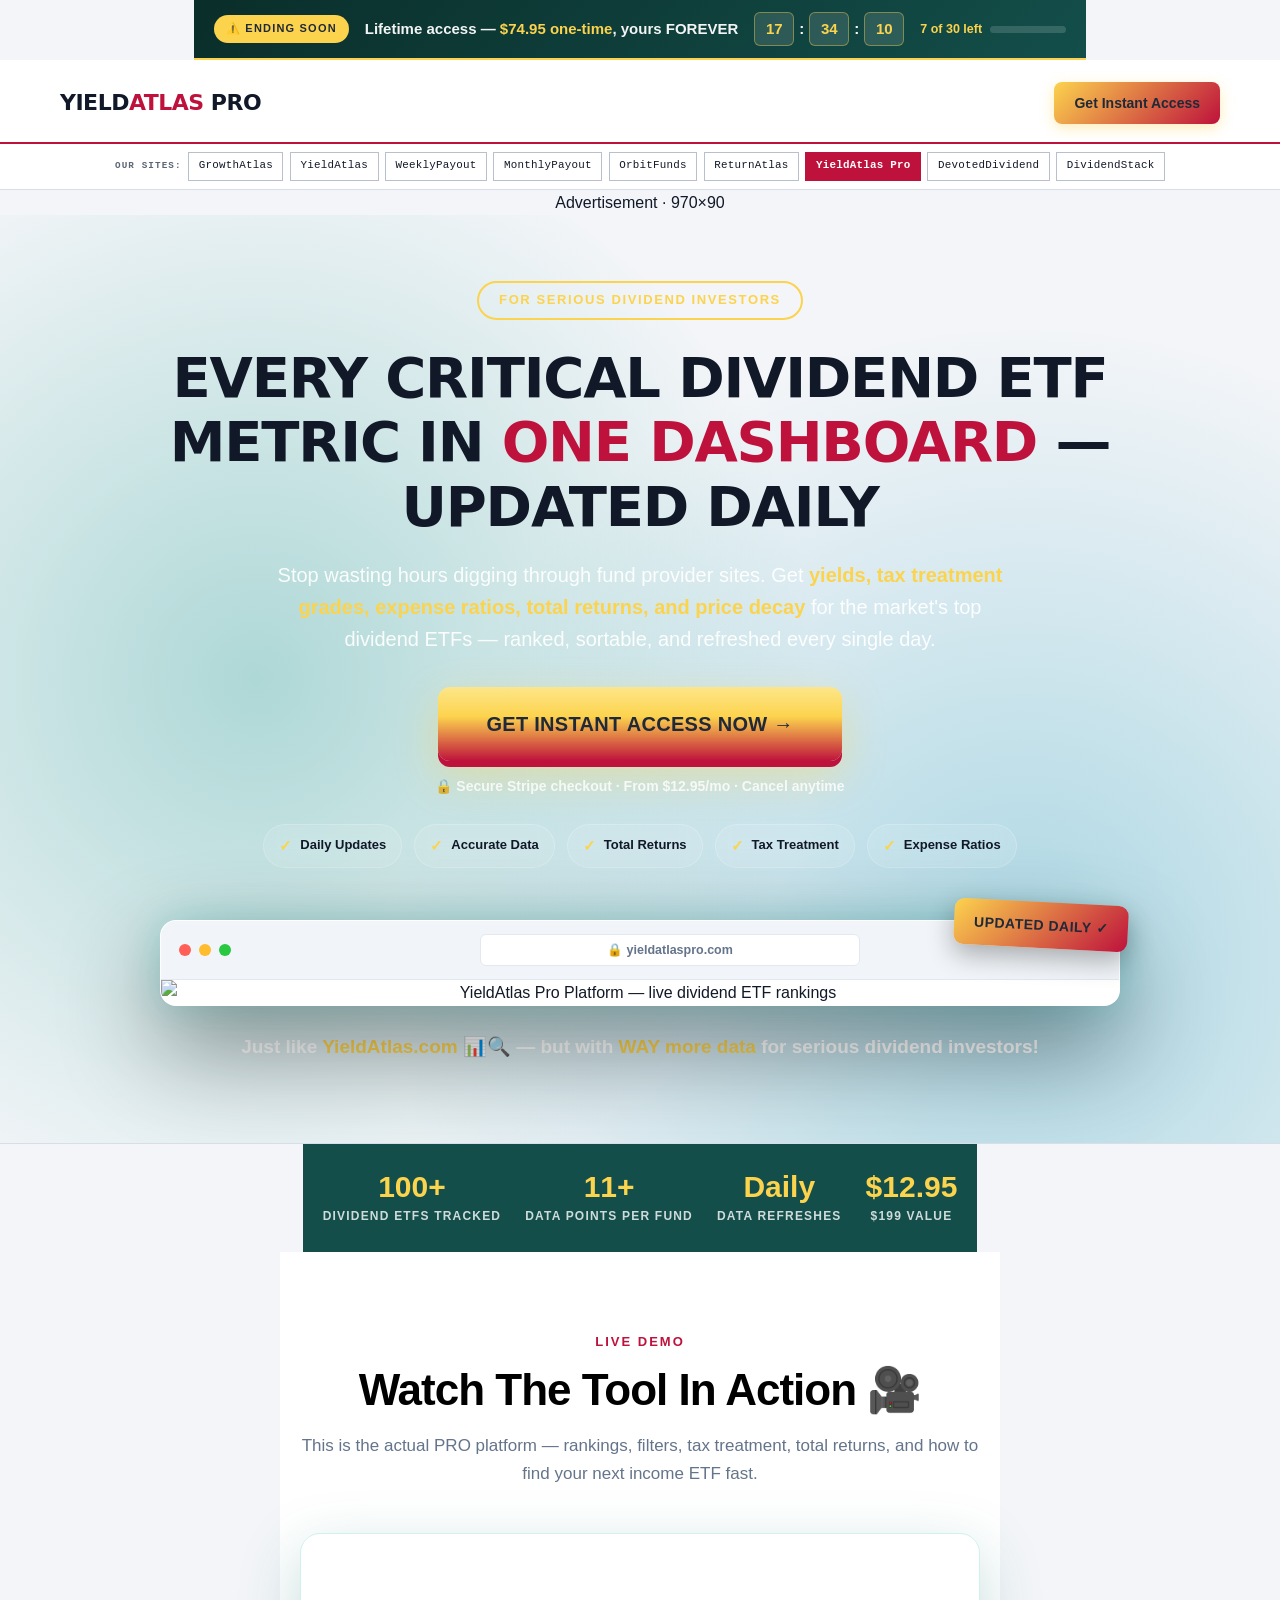
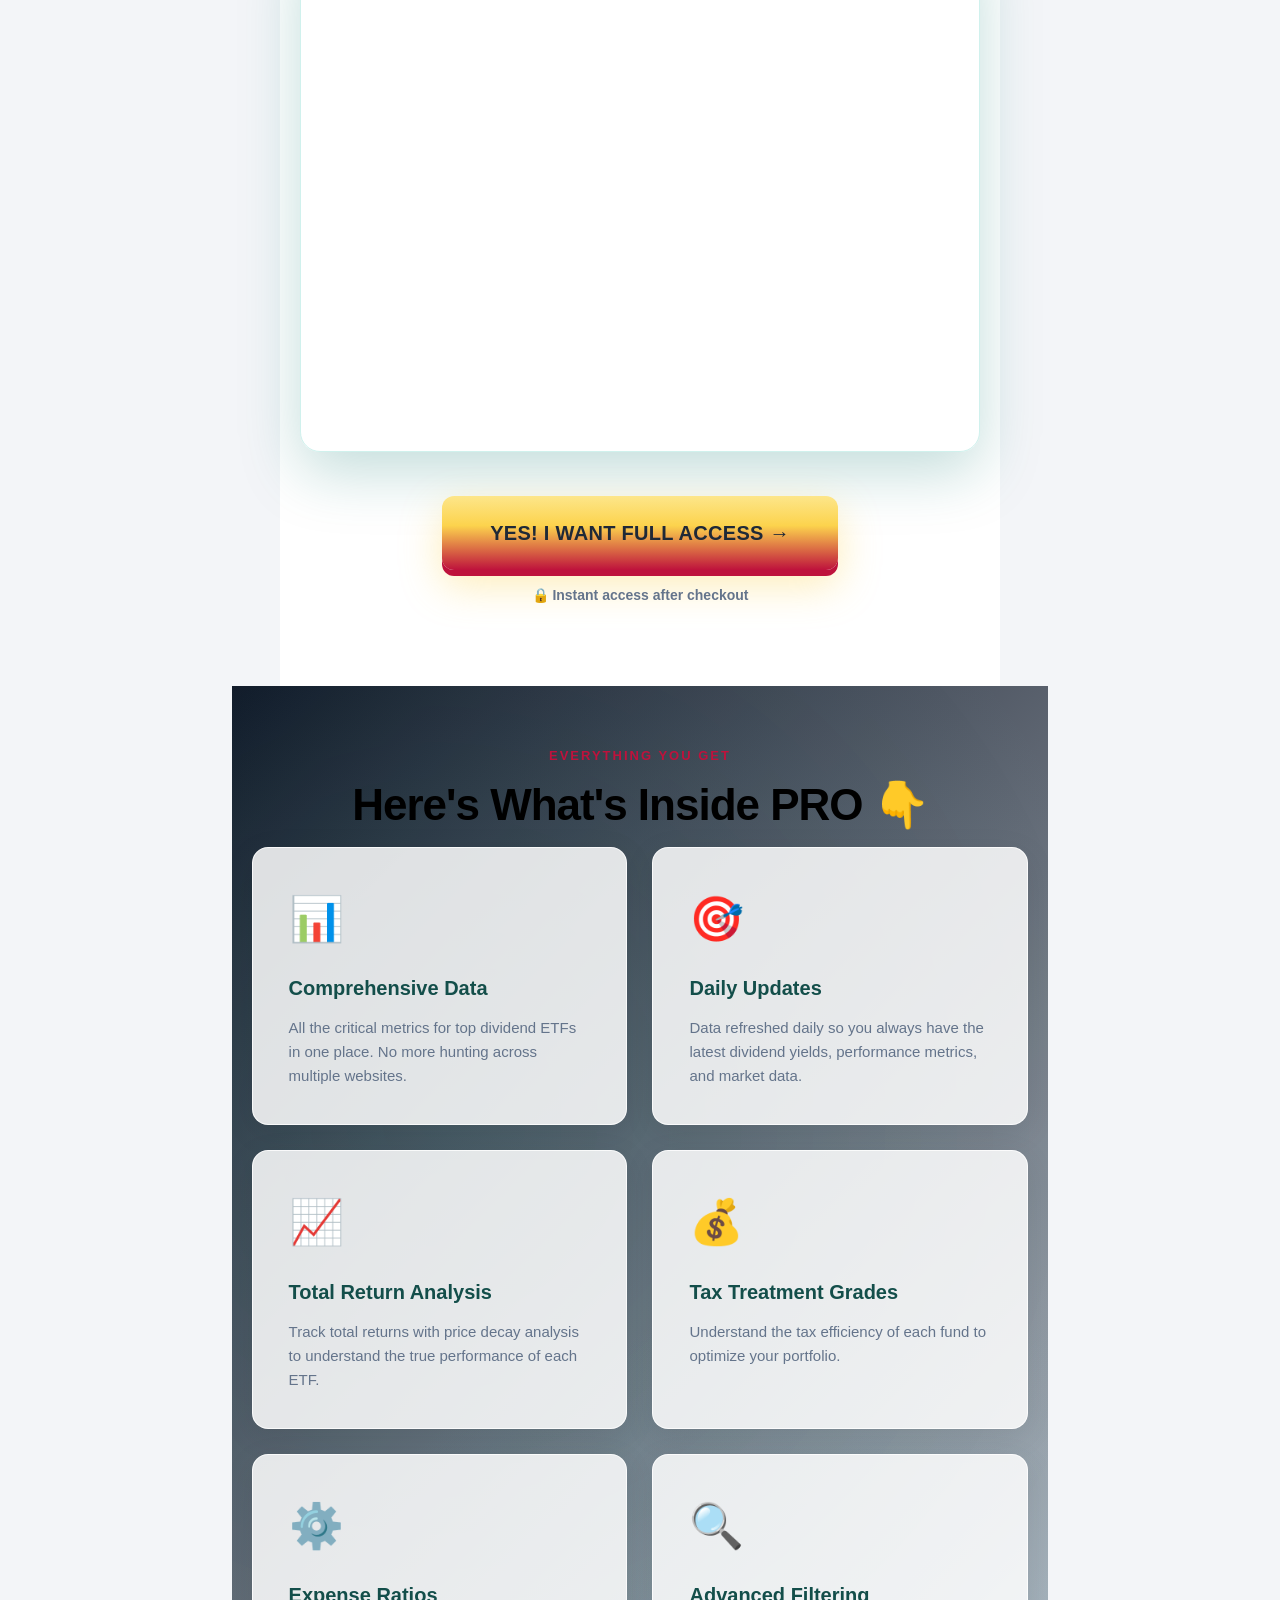
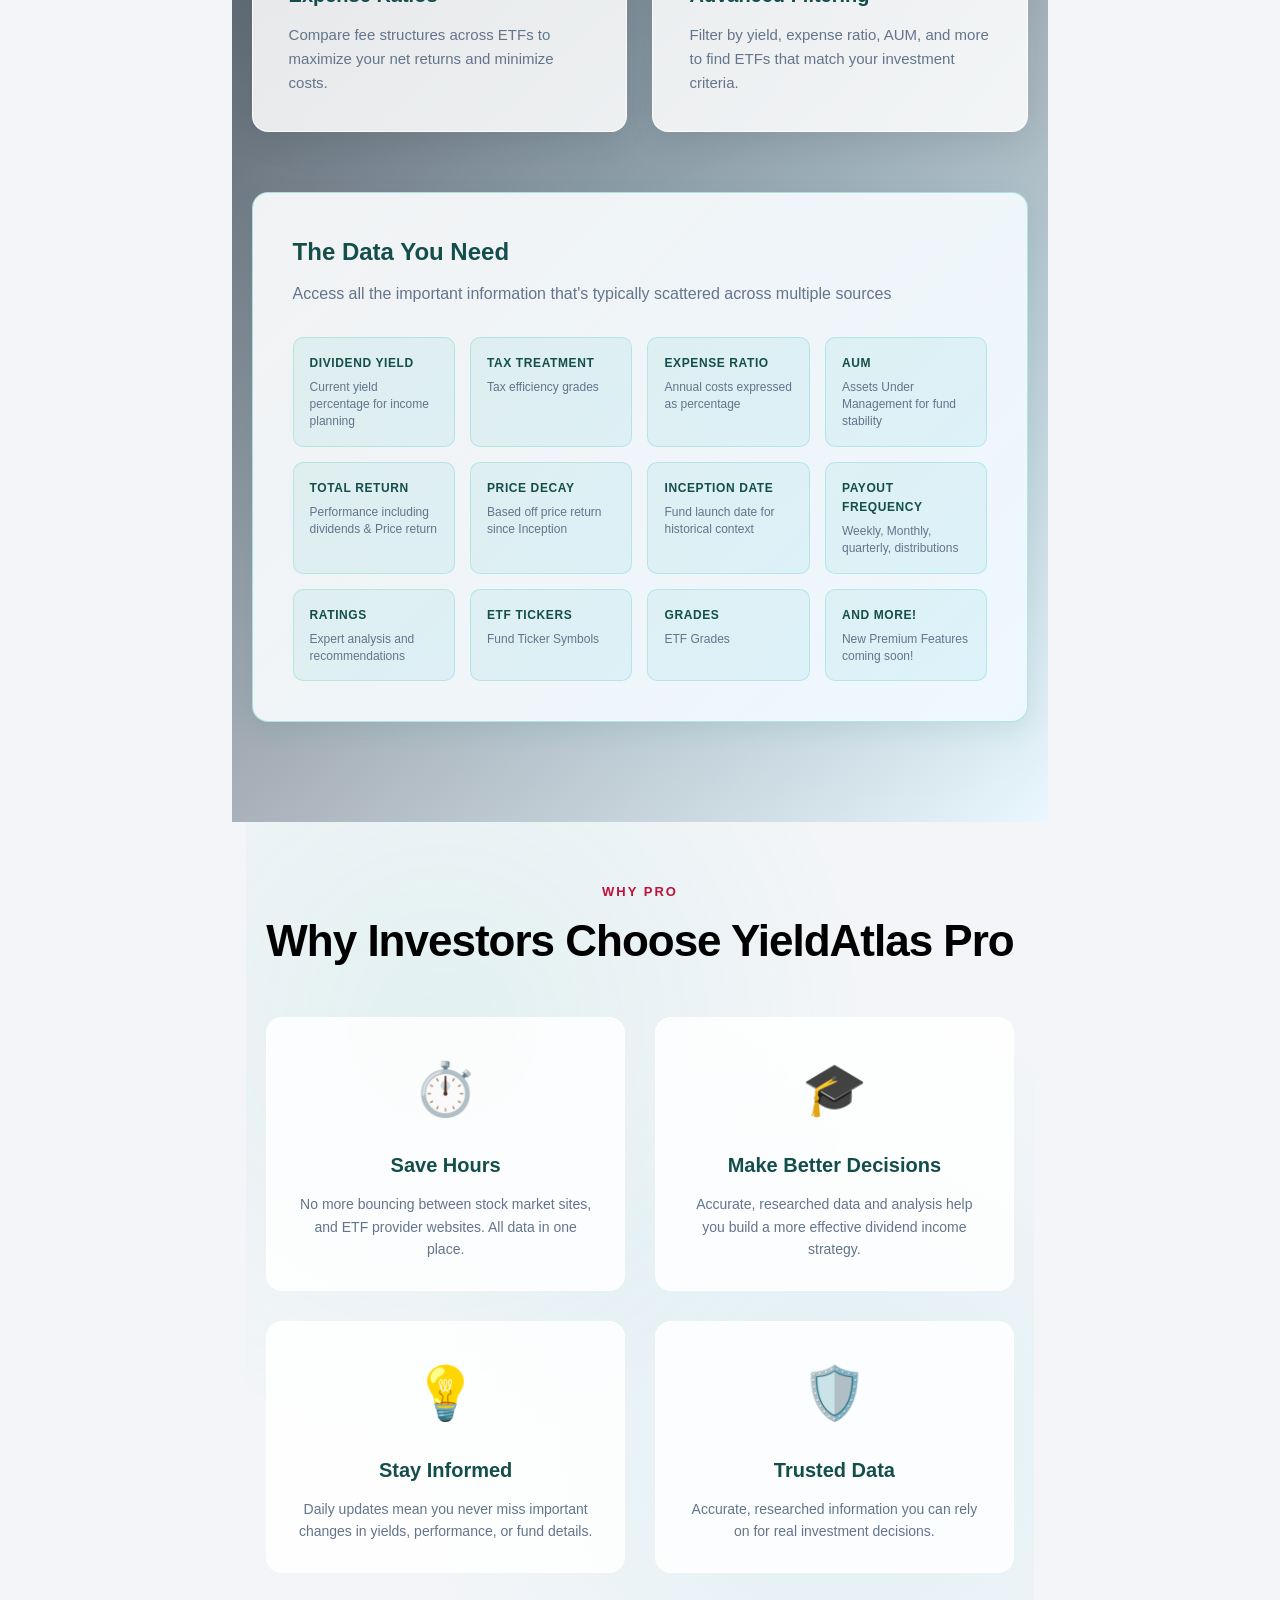
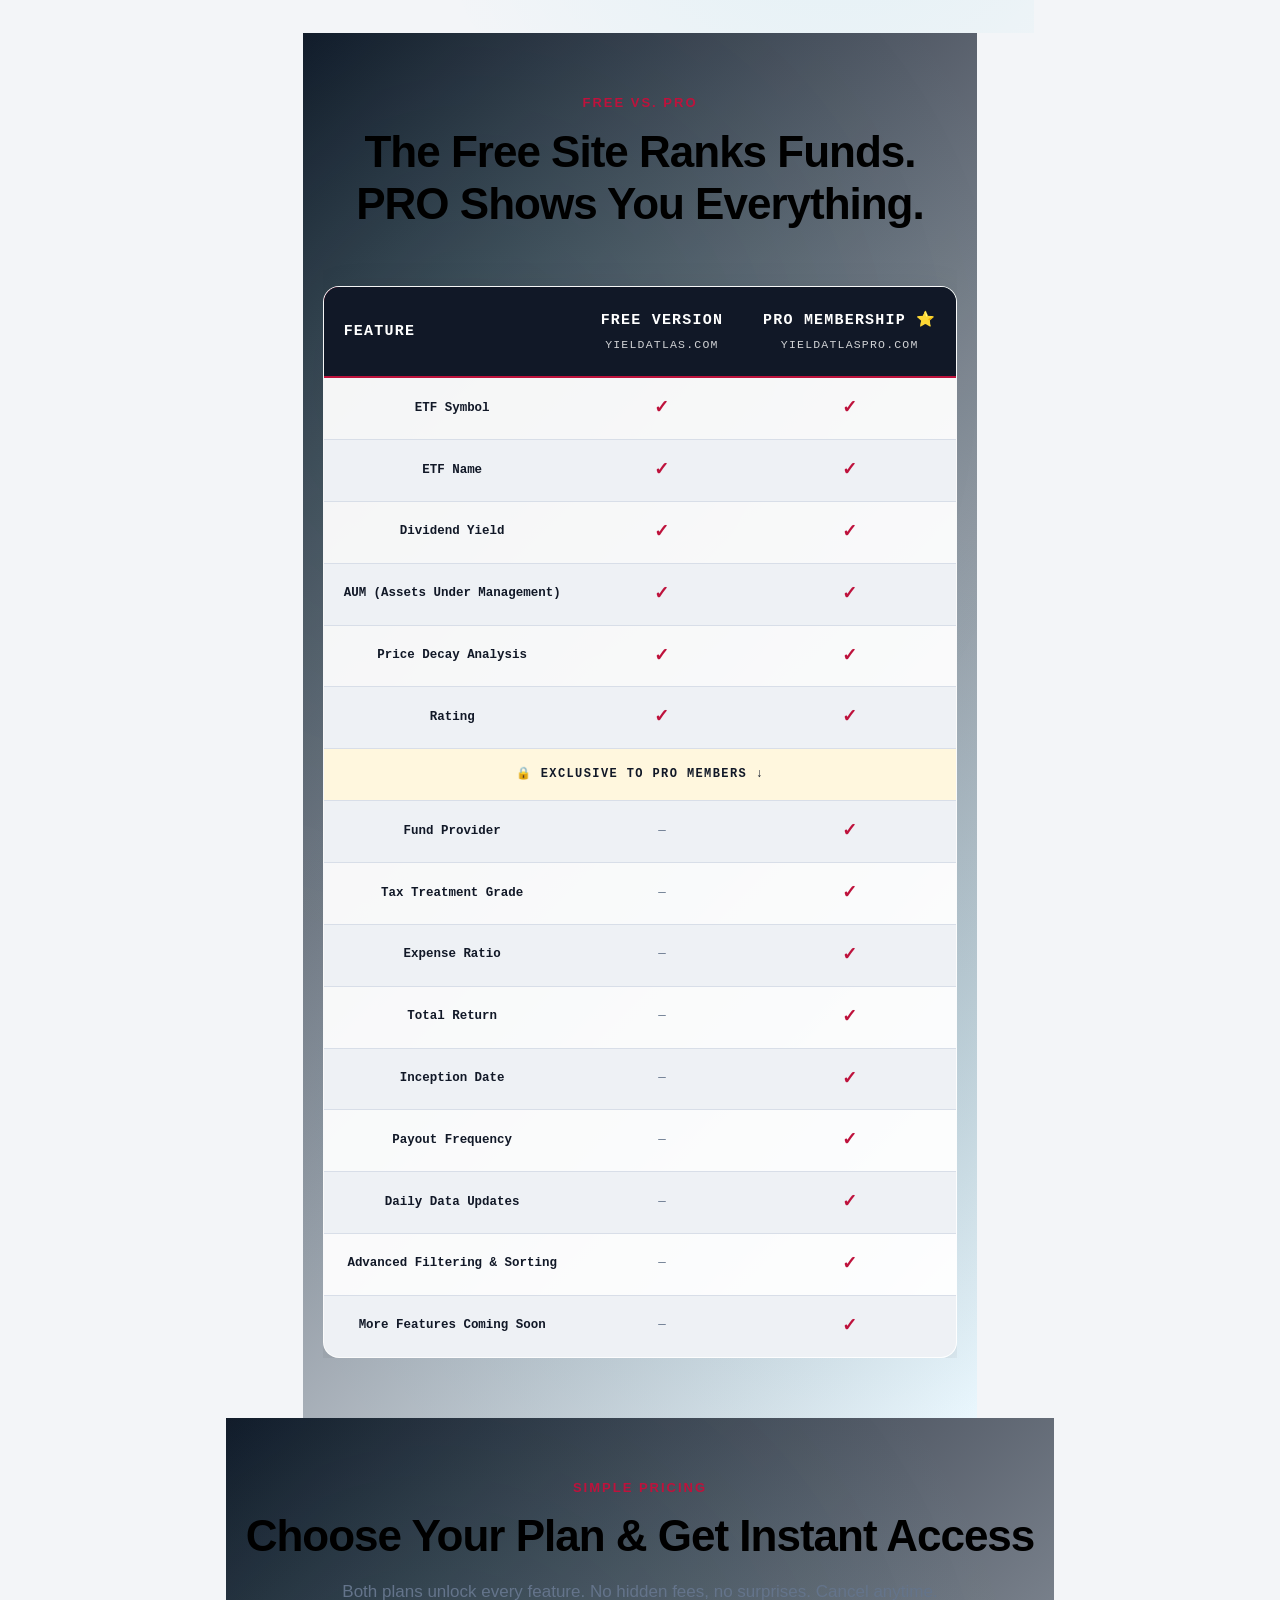
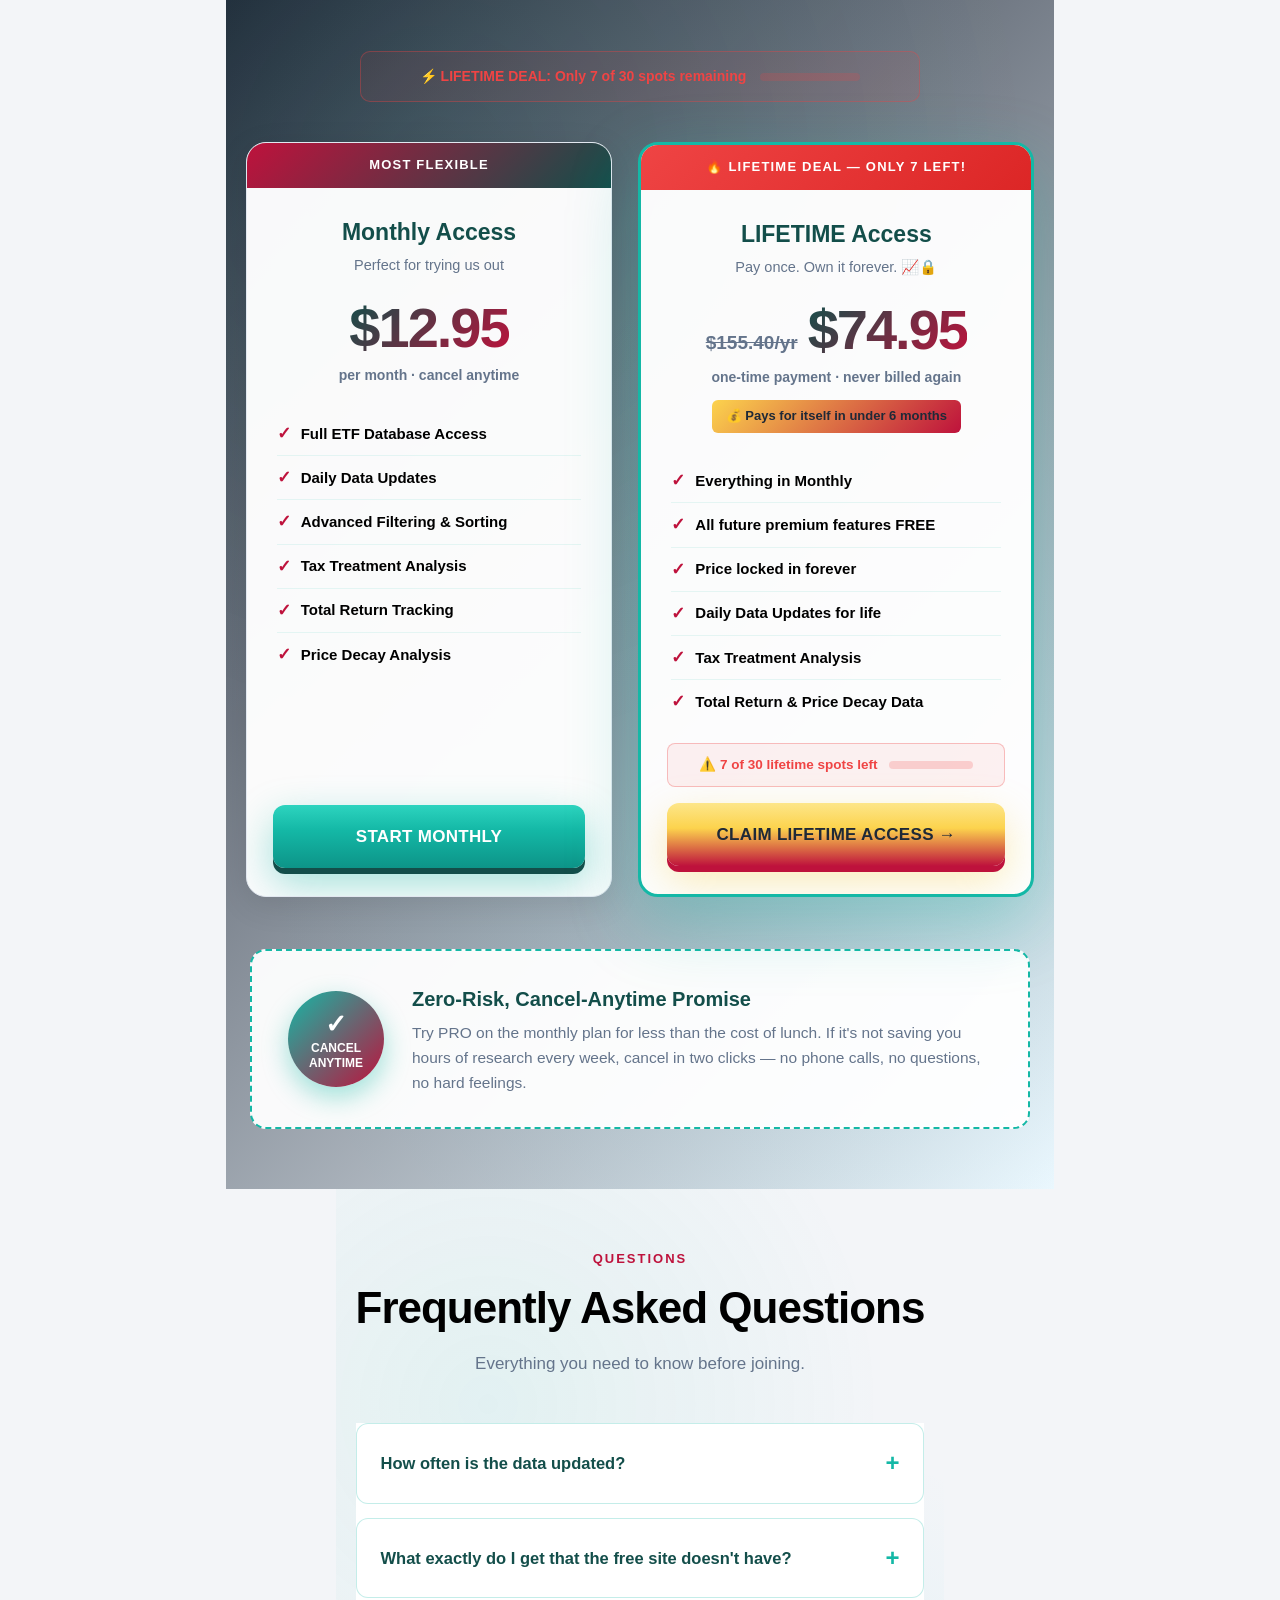
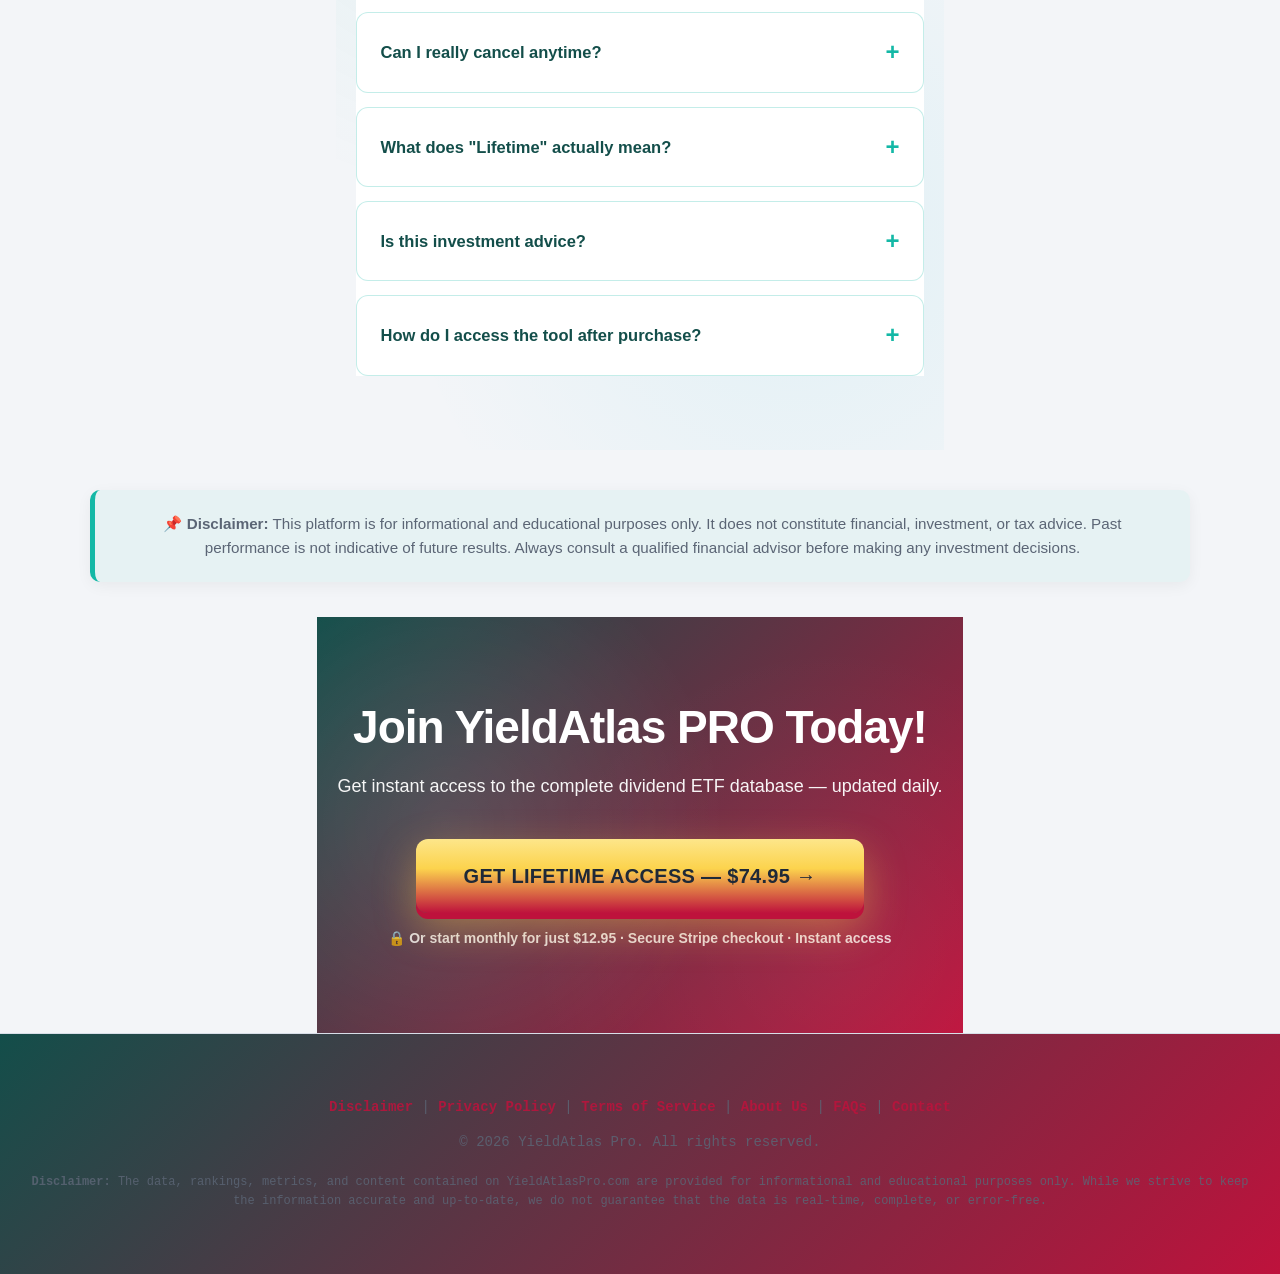
==== commit 481dfc17: "Apply affiliate oldschool light theme across network pages. Solid brand headers, Lato/Merriweather, " ====
--- a/index.html
+++ b/index.html
@@ -34,7 +34,7 @@
 
     <link rel="preconnect" href="https://fonts.googleapis.com">
 <link rel="preconnect" href="https://fonts.gstatic.com" crossorigin>
-<link href="https://fonts.googleapis.com/css2?family=IBM+Plex+Mono:wght@400;500;600;700&family=Syne:wght@400;500;600;700;800&display=swap" rel="stylesheet">
+<link href="https://fonts.googleapis.com/css2?family=Lato:wght@400;700;900&family=Merriweather:wght@700;900&display=swap" rel="stylesheet">
     <style>
 /* mrvn ETF Network — shared design system (inline per repo for GitHub Pages) */
 :root {
@@ -1826,6 +1826,7 @@
 }
 
 </style>
+<link rel="stylesheet" href="/yield-atlas-pro/network.css">
 </head>
 <body>
 
@@ -1872,6 +1873,8 @@
       <a href="https://dividendstack.com/" class="site-pill" title="Dividend tools directory">DividendStack</a>
     </div>
   </div>
+
+<div class="ad-slot leaderboard" aria-label="Advertisement">Advertisement · 970×90</div>
 
 <!-- ==================== HERO ==================== -->
 <section class="hero">
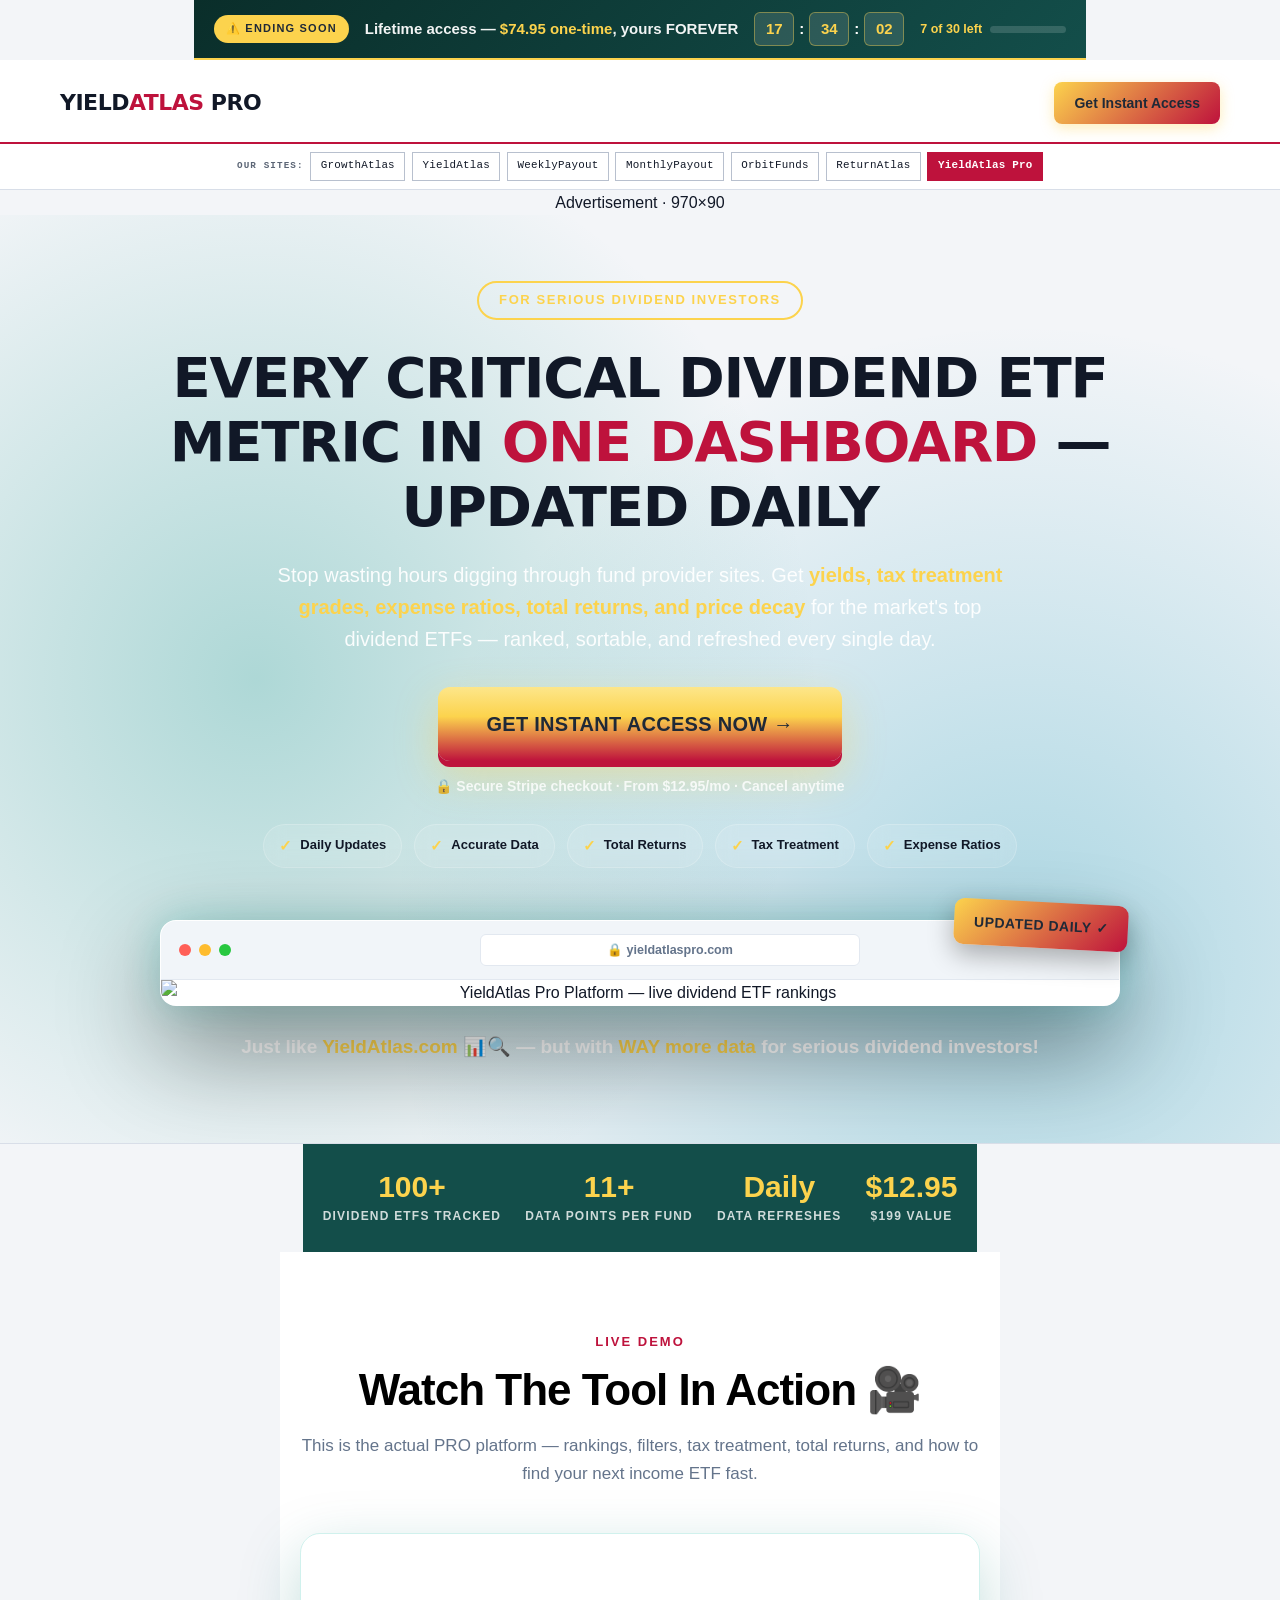
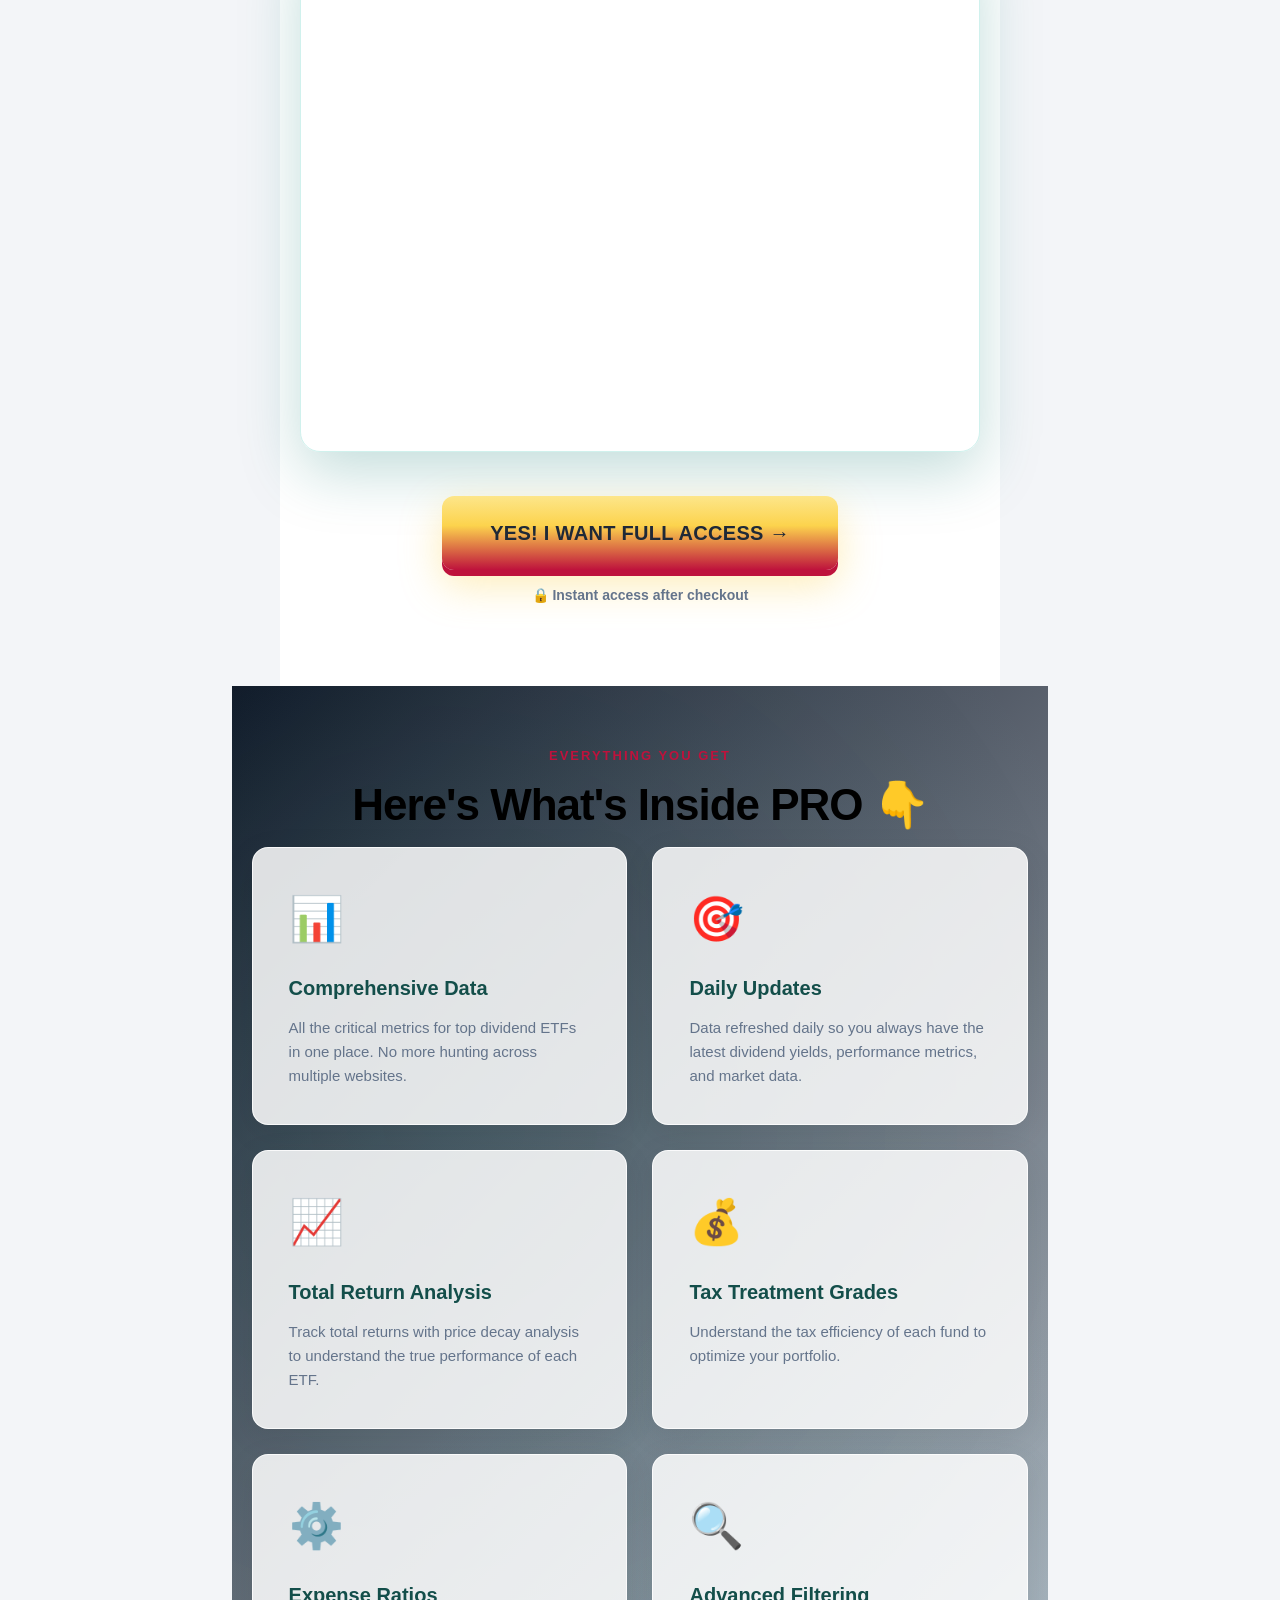
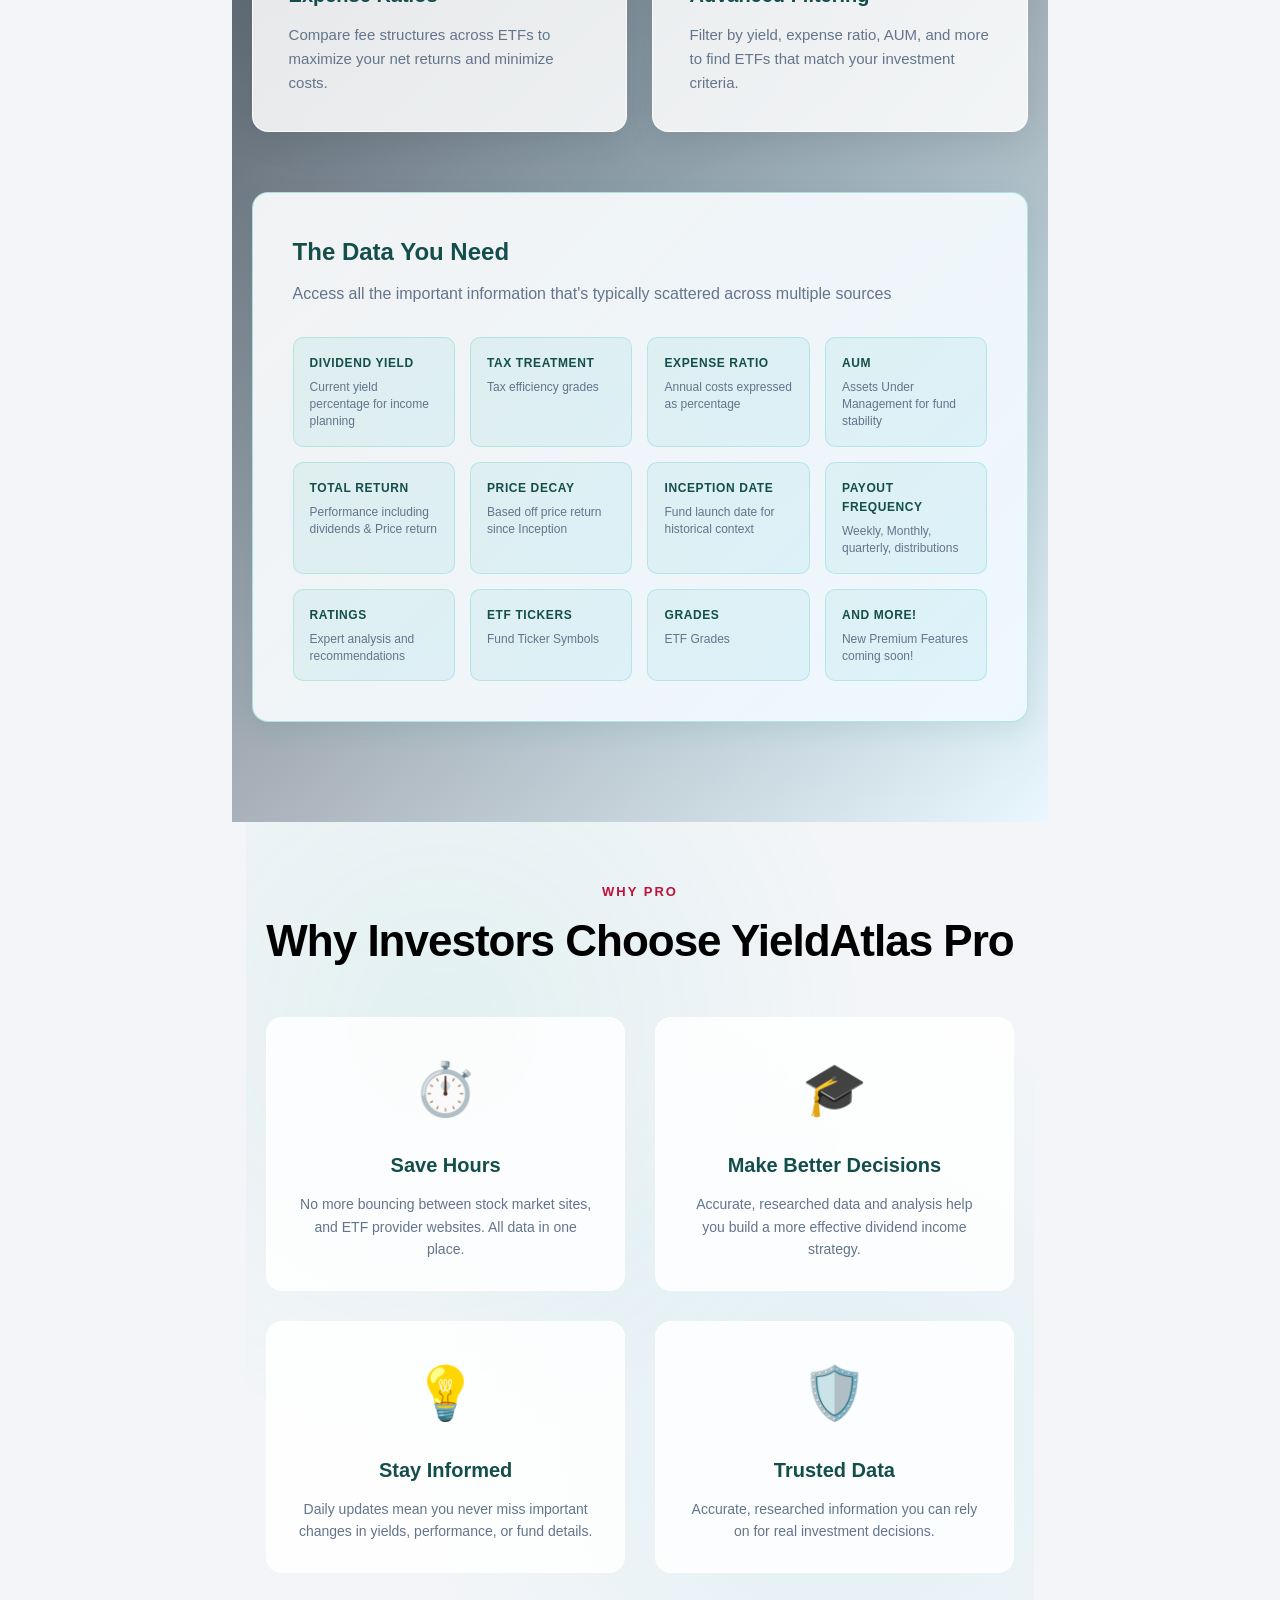
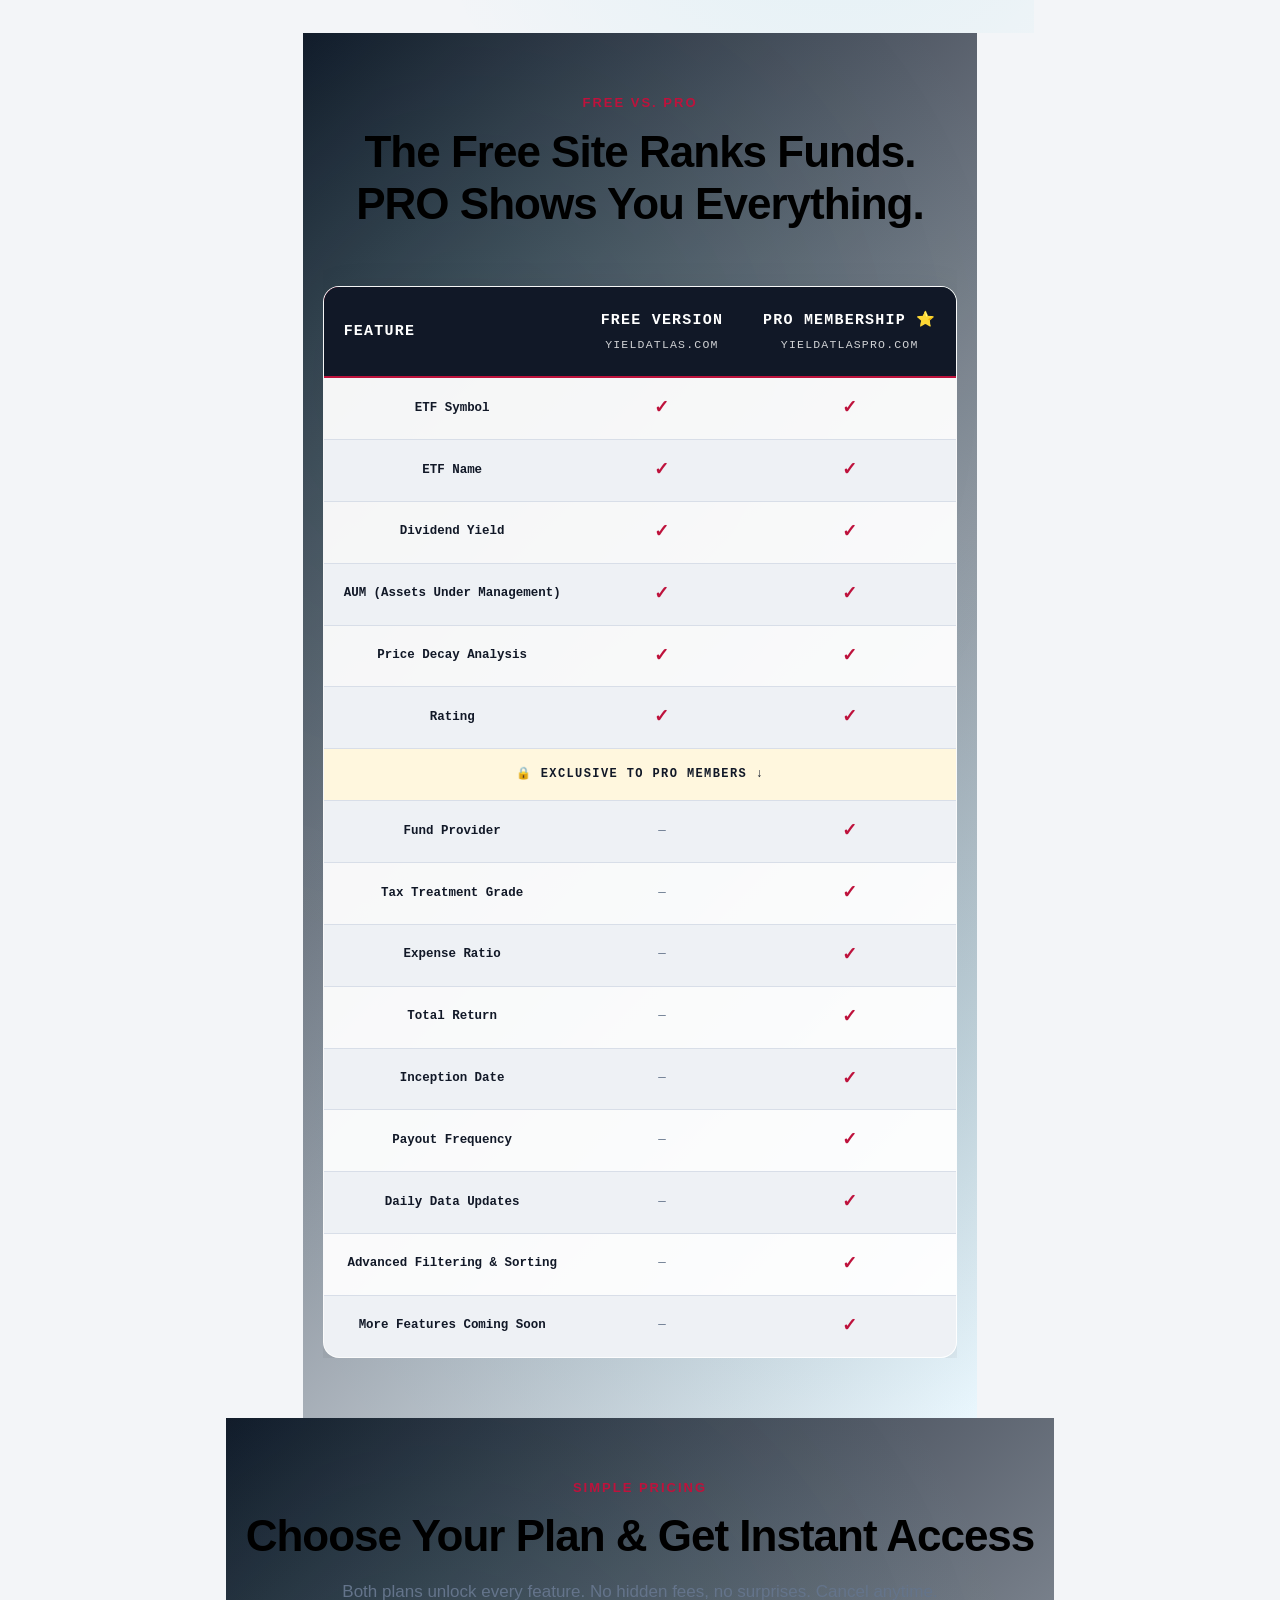
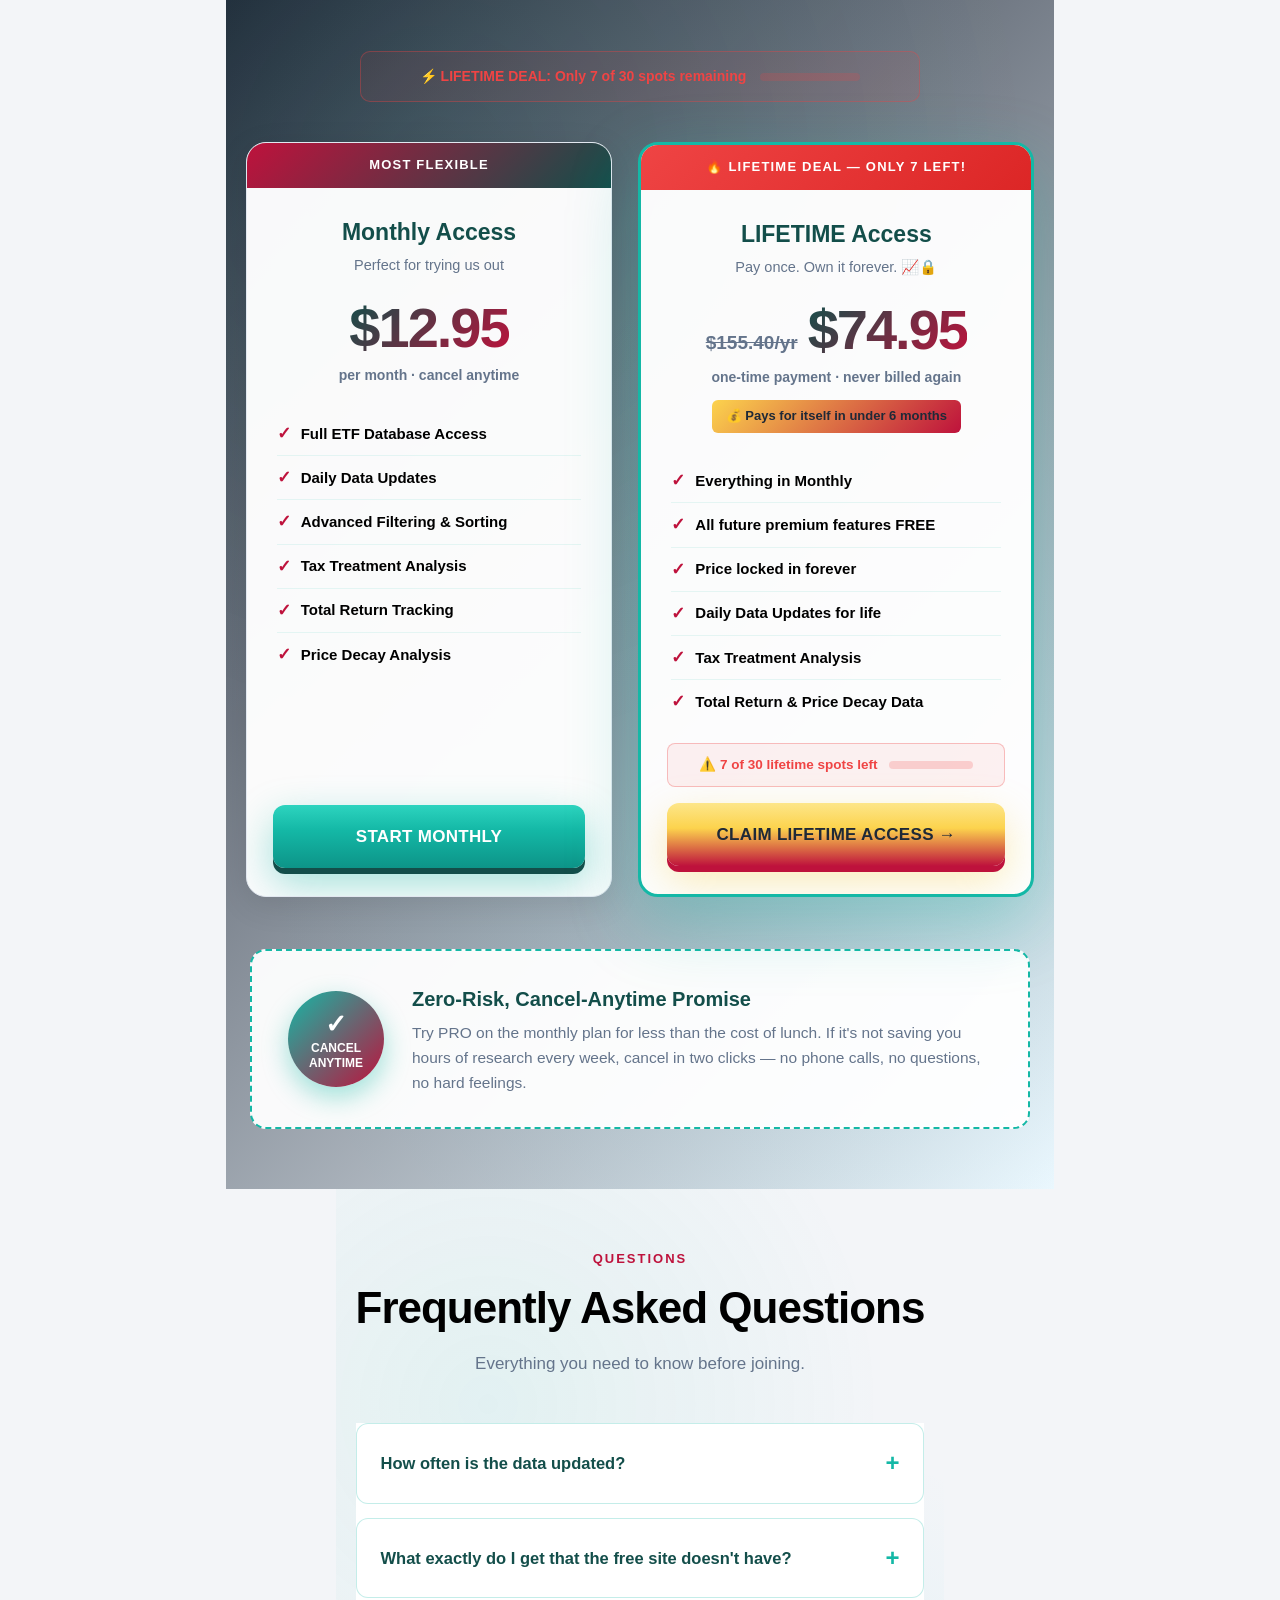
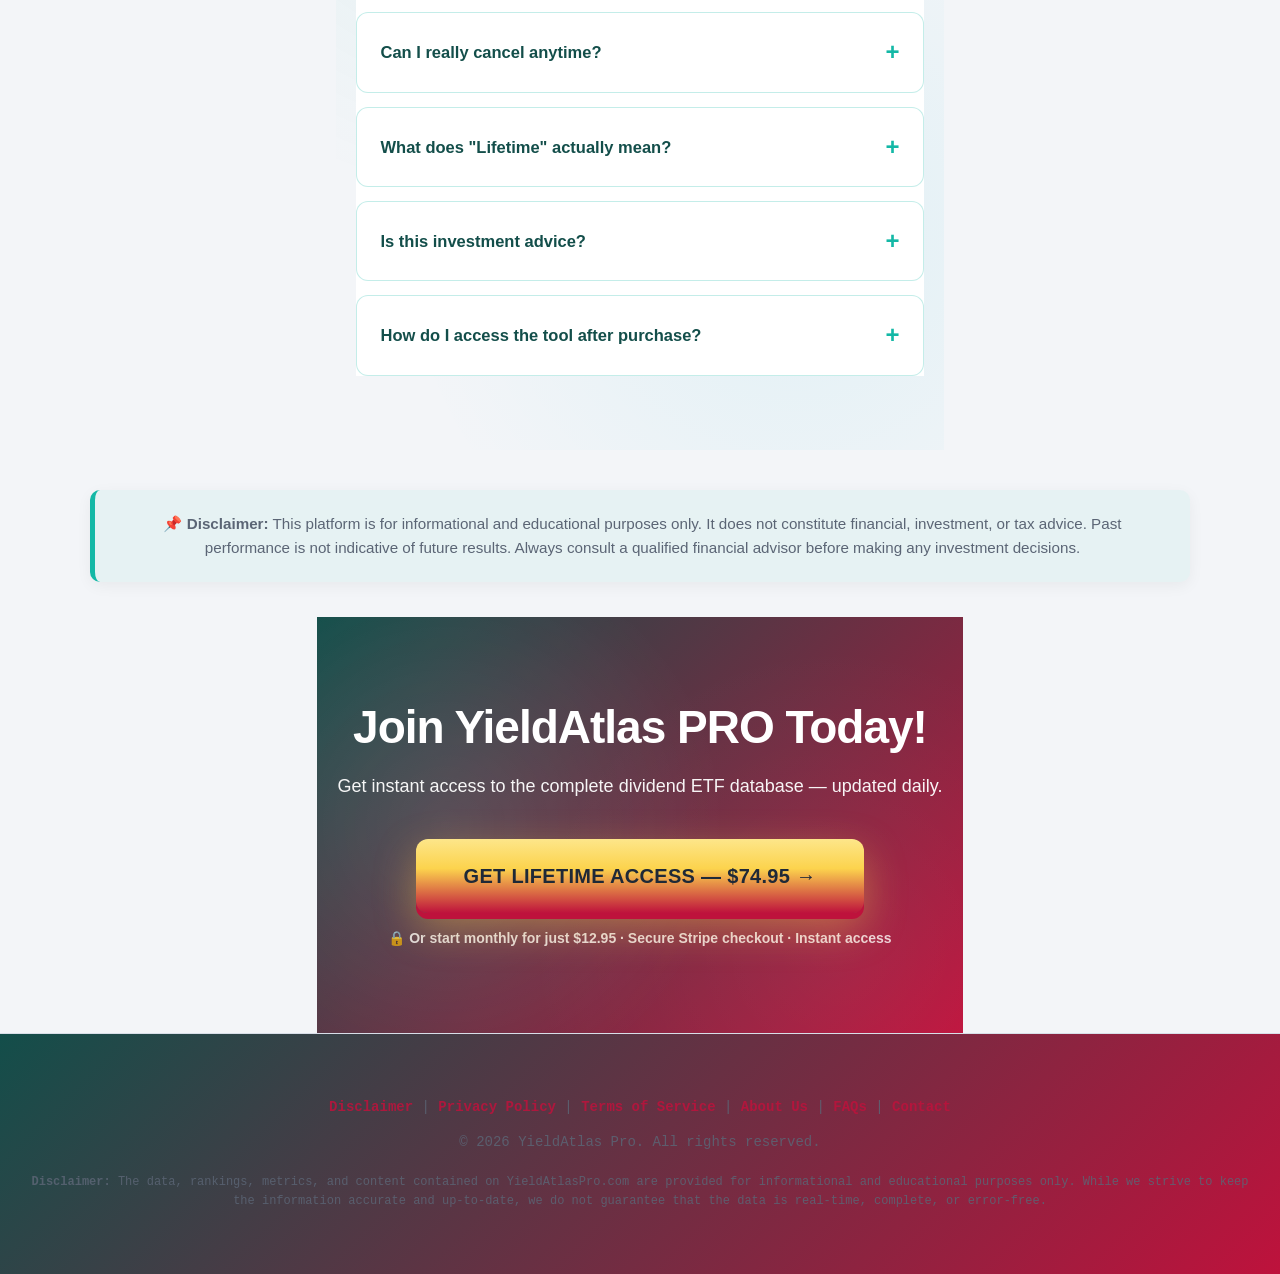
==== commit 88ebde1f: "Fix contrast, vary per-site chrome, replace mock ads, drop devoted/DividendStack. Dark ink on light " ====
--- a/index.html
+++ b/index.html
@@ -1869,8 +1869,7 @@
       <a href="https://marvinsmx.github.io/orbit-funds/" class="site-pill" title="Space & aerospace ETFs">OrbitFunds</a>
       <a href="https://marvinsmx.github.io/return-atlas/" class="site-pill" title="ETF total returns">ReturnAtlas</a>
       <a href="https://marvinsmx.github.io/yield-atlas-pro/" class="site-pill current" title="Premium dividend tools">YieldAtlas Pro</a>
-      <a href="https://marvinsmx.github.io/devoted-dividend/" class="site-pill" title="Dividend portfolio tracker">DevotedDividend</a>
-      <a href="https://dividendstack.com/" class="site-pill" title="Dividend tools directory">DividendStack</a>
+
     </div>
   </div>
 
@@ -2211,7 +2210,7 @@
                     </ul>
                 </div>
                 <div class="pricing-cta">
-                    <a href="https://buy.stripe.com/REPLACE_ME_YIELD_ATLAS_PRO" target="_blank" class="cta-btn teal">Start Monthly</a>
+                    <a href="https://buy.stripe.com/test_bJedR94OS8We7Id59m3wQ00" target="_blank" class="cta-btn teal">Start Monthly</a>
                 </div>
             </div>
 
@@ -2245,7 +2244,7 @@
                     <span class="seats-bar"><span class="seats-fill"></span></span>
                 </div>
                 <div class="pricing-cta">
-                    <a href="https://buy.stripe.com/REPLACE_ME_YIELD_ATLAS_PRO" target="_blank" class="cta-btn">Claim Lifetime Access →</a>
+                    <a href="https://buy.stripe.com/test_dRmeVd2GK3BU9QleJW3wQ01" target="_blank" class="cta-btn">Claim Lifetime Access →</a>
                 </div>
             </div>
         </div>
@@ -2307,7 +2306,7 @@
     <div class="section-container">
         <h2>Join YieldAtlas PRO Today!</h2>
         <p>Get instant access to the complete dividend ETF database — updated daily.</p>
-        <a href="https://buy.stripe.com/REPLACE_ME_YIELD_ATLAS_PRO" target="_blank" class="cta-btn">Get Lifetime Access — $74.95 →</a>
+        <a href="https://buy.stripe.com/test_dRmeVd2GK3BU9QleJW3wQ01" target="_blank" class="cta-btn">Get Lifetime Access — $74.95 →</a>
         <span class="cta-sub">🔒 Or start monthly for just $12.95 · Secure Stripe checkout · Instant access</span>
     </div>
 </section>
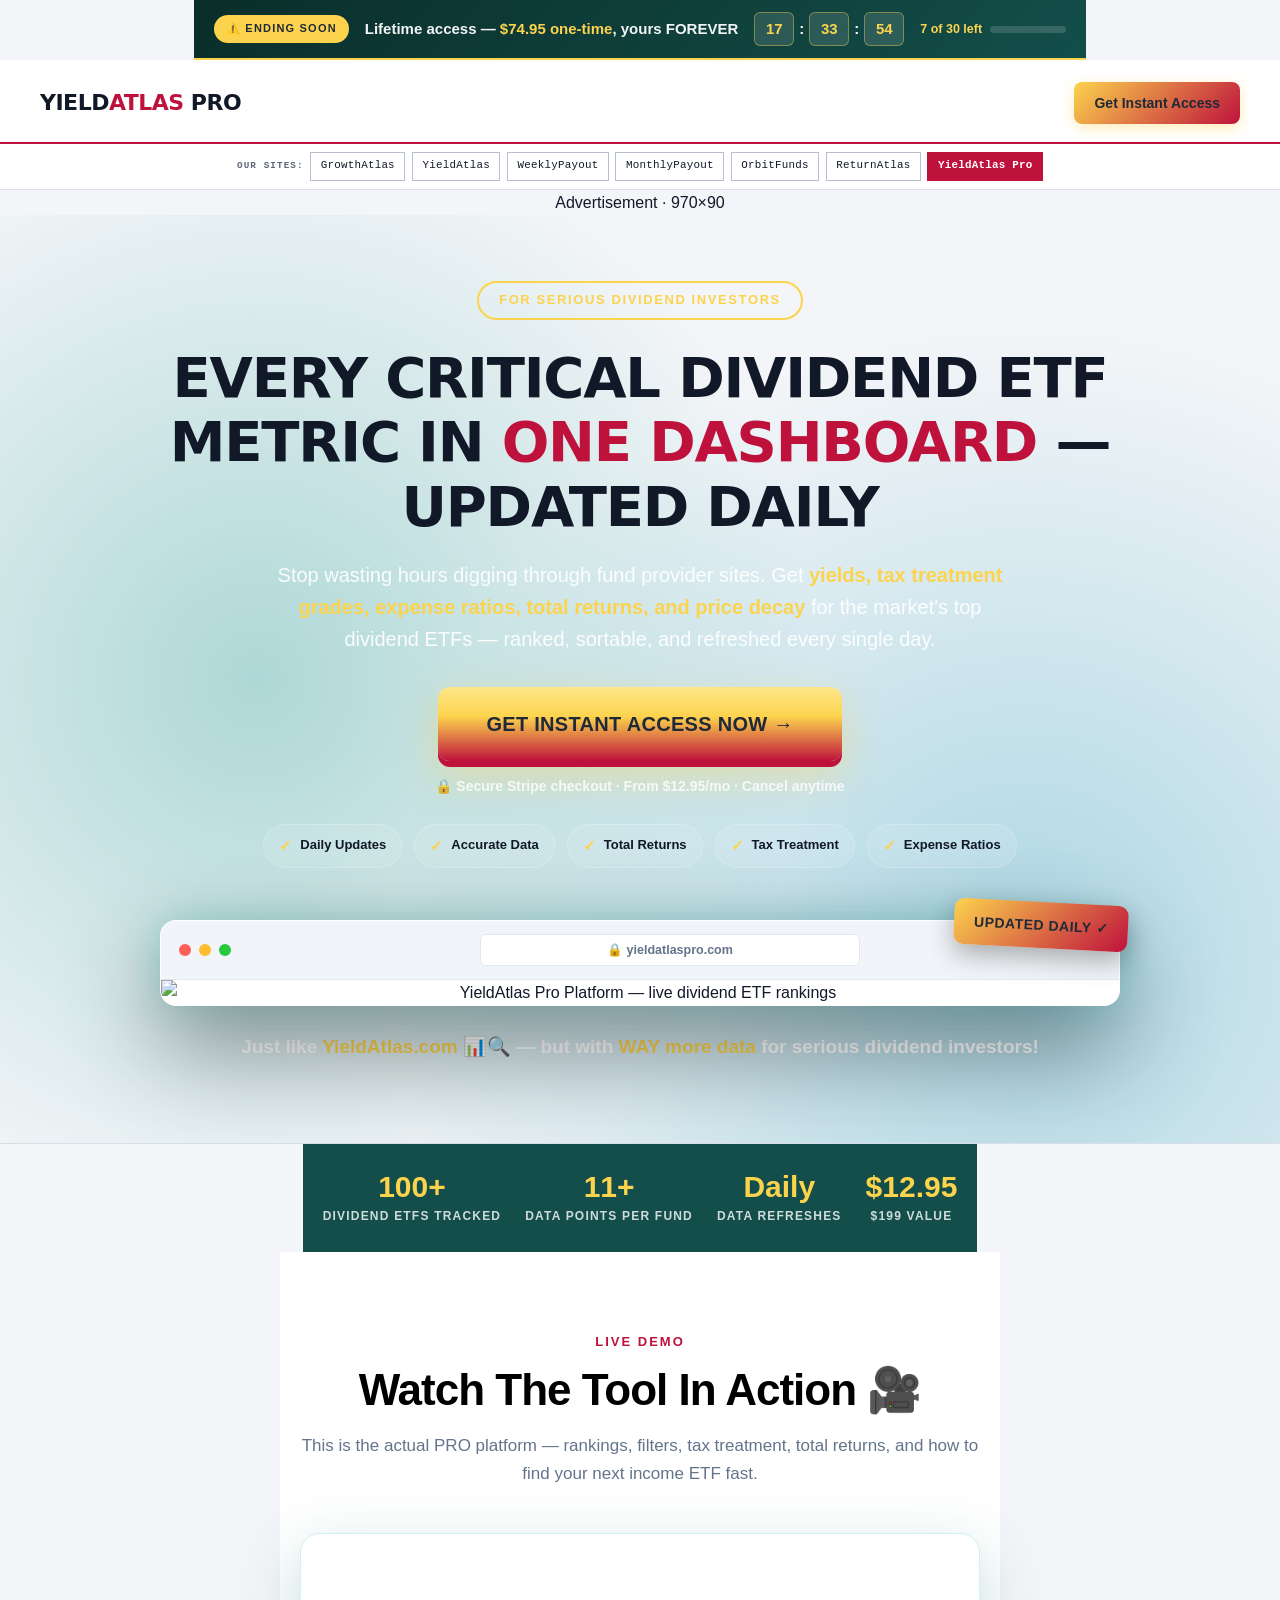
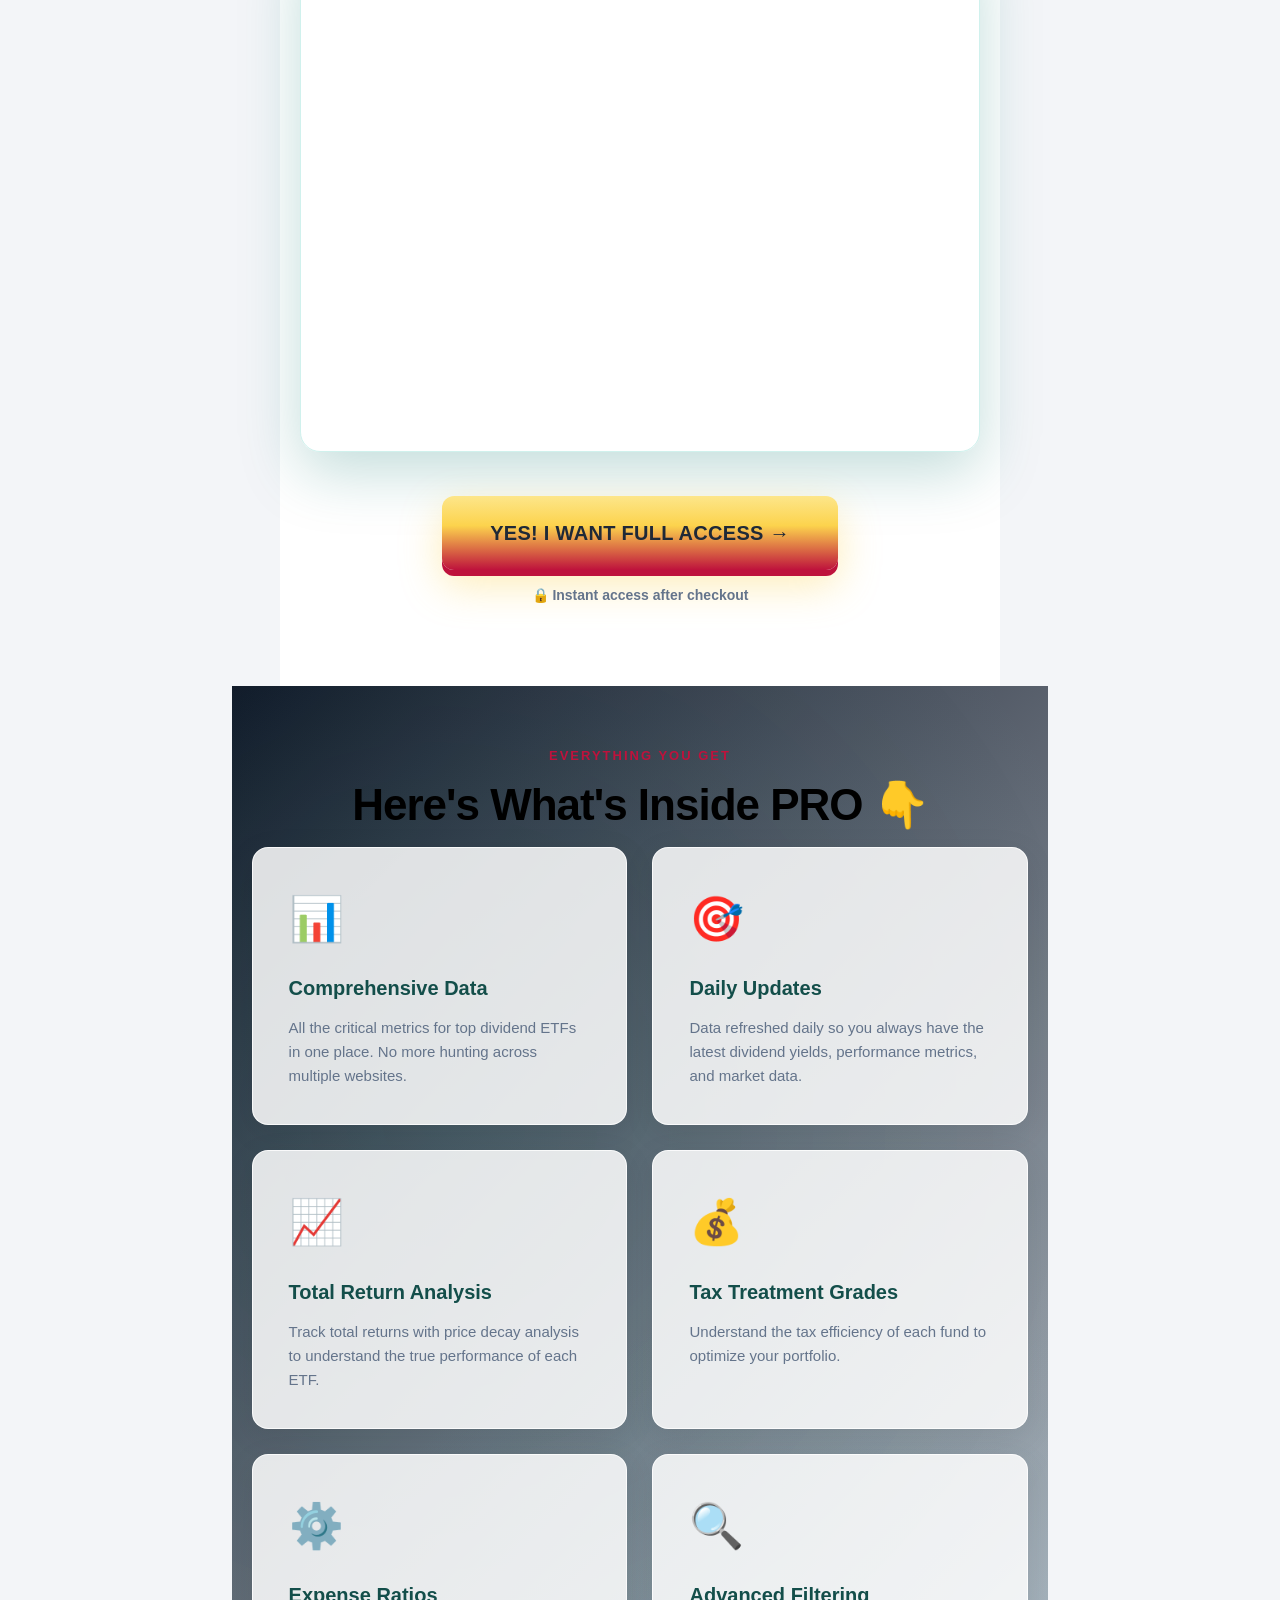
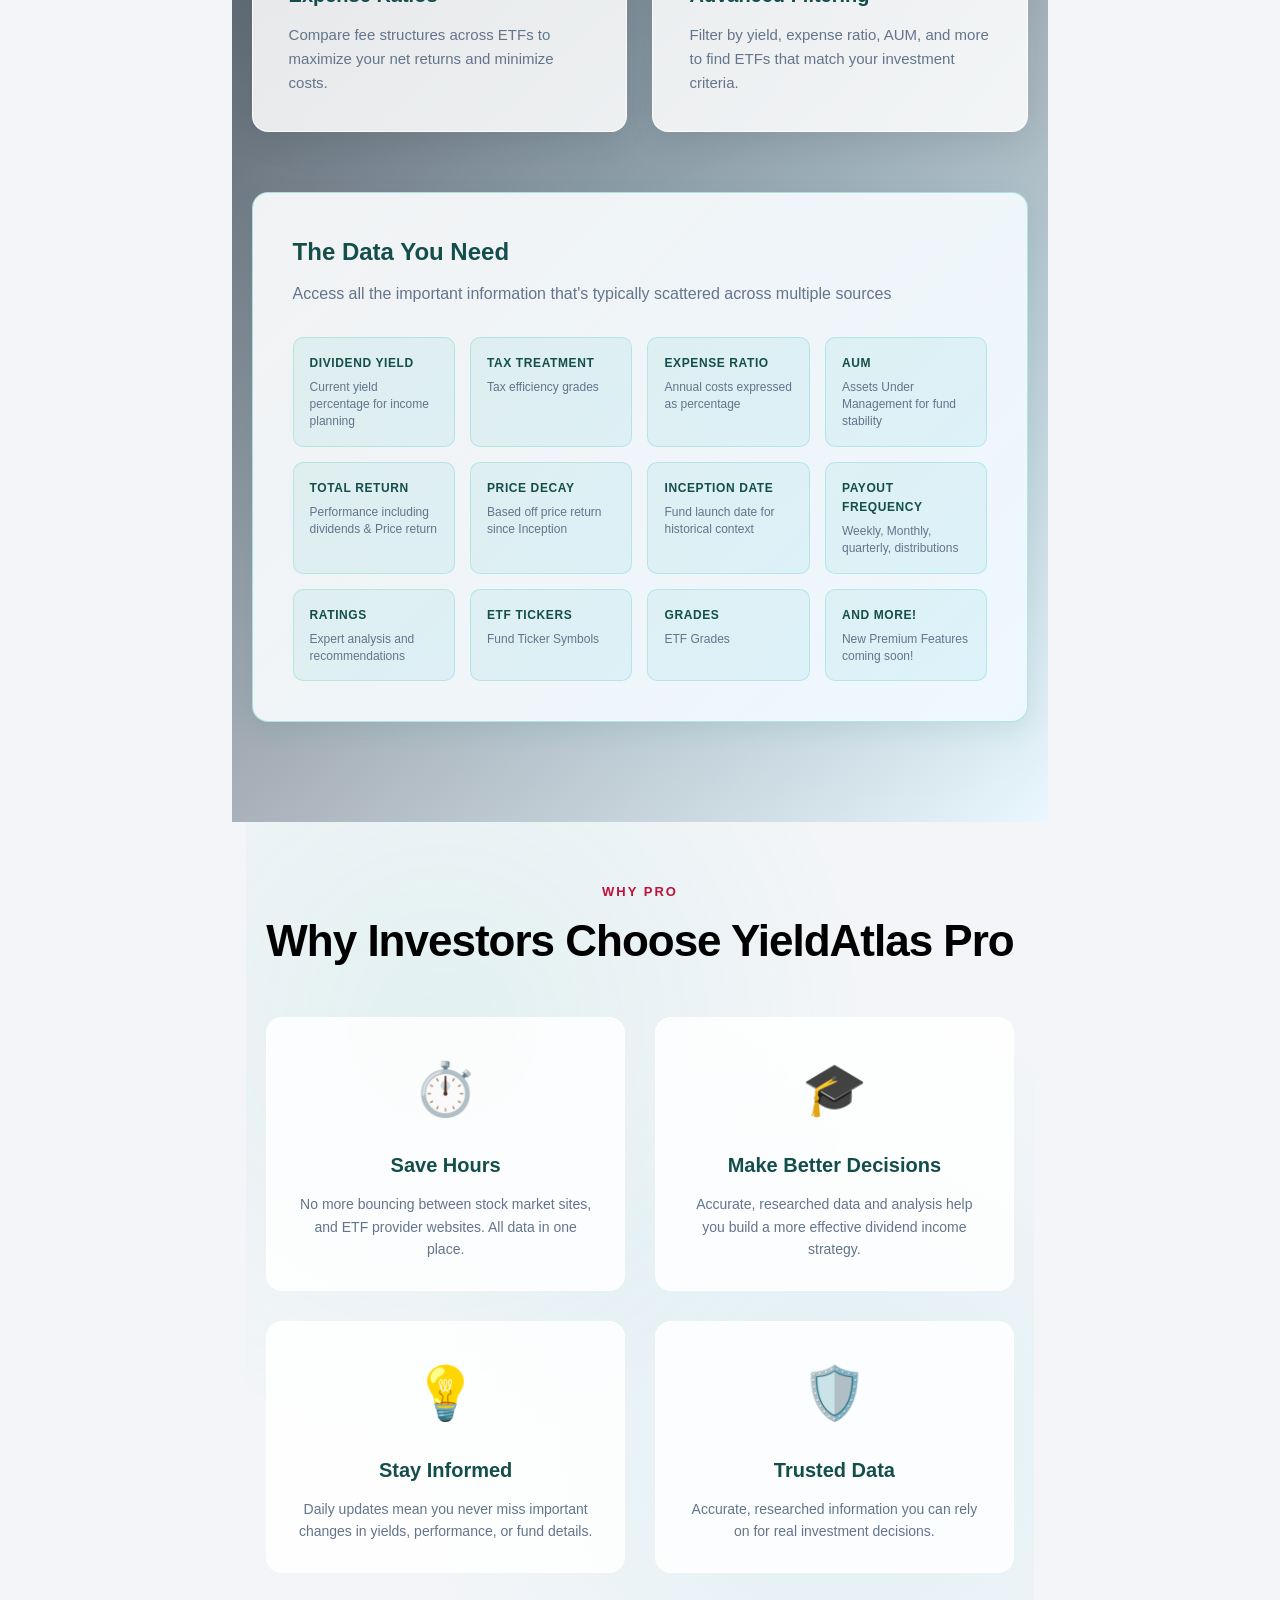
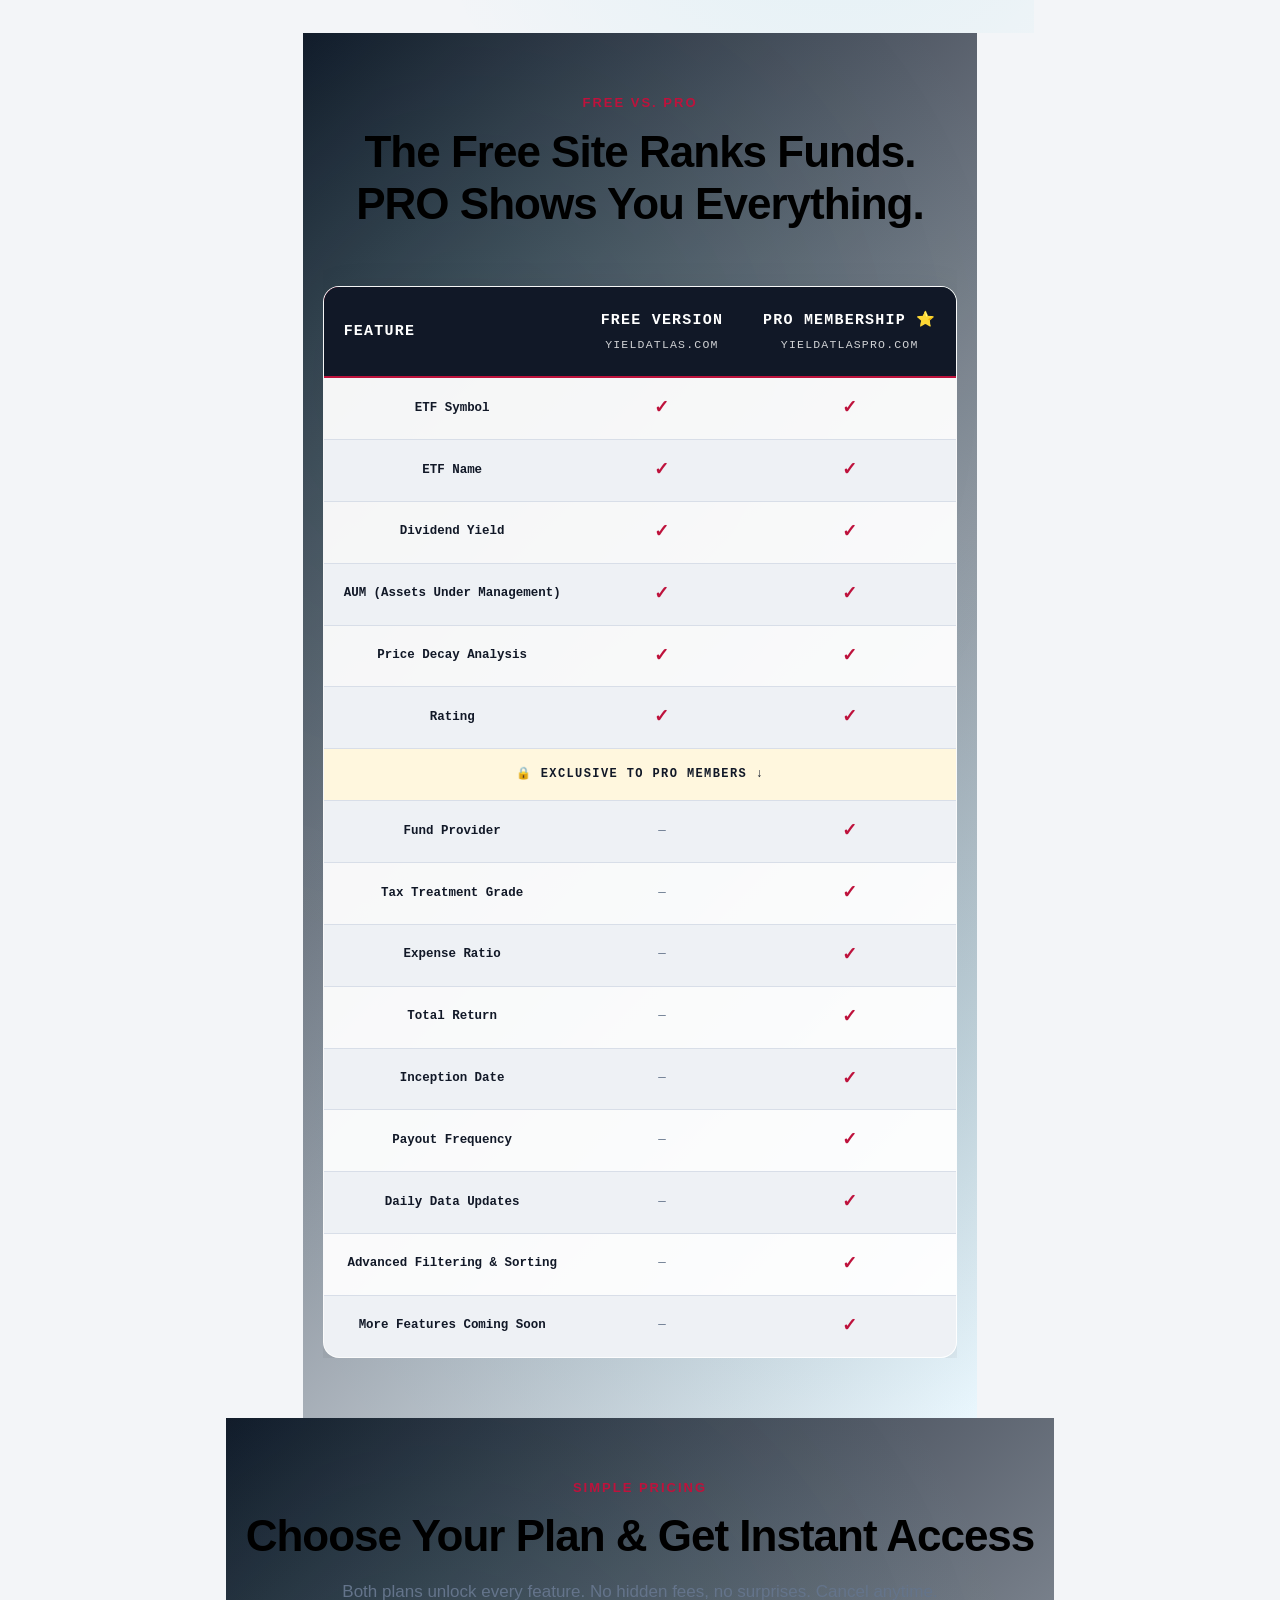
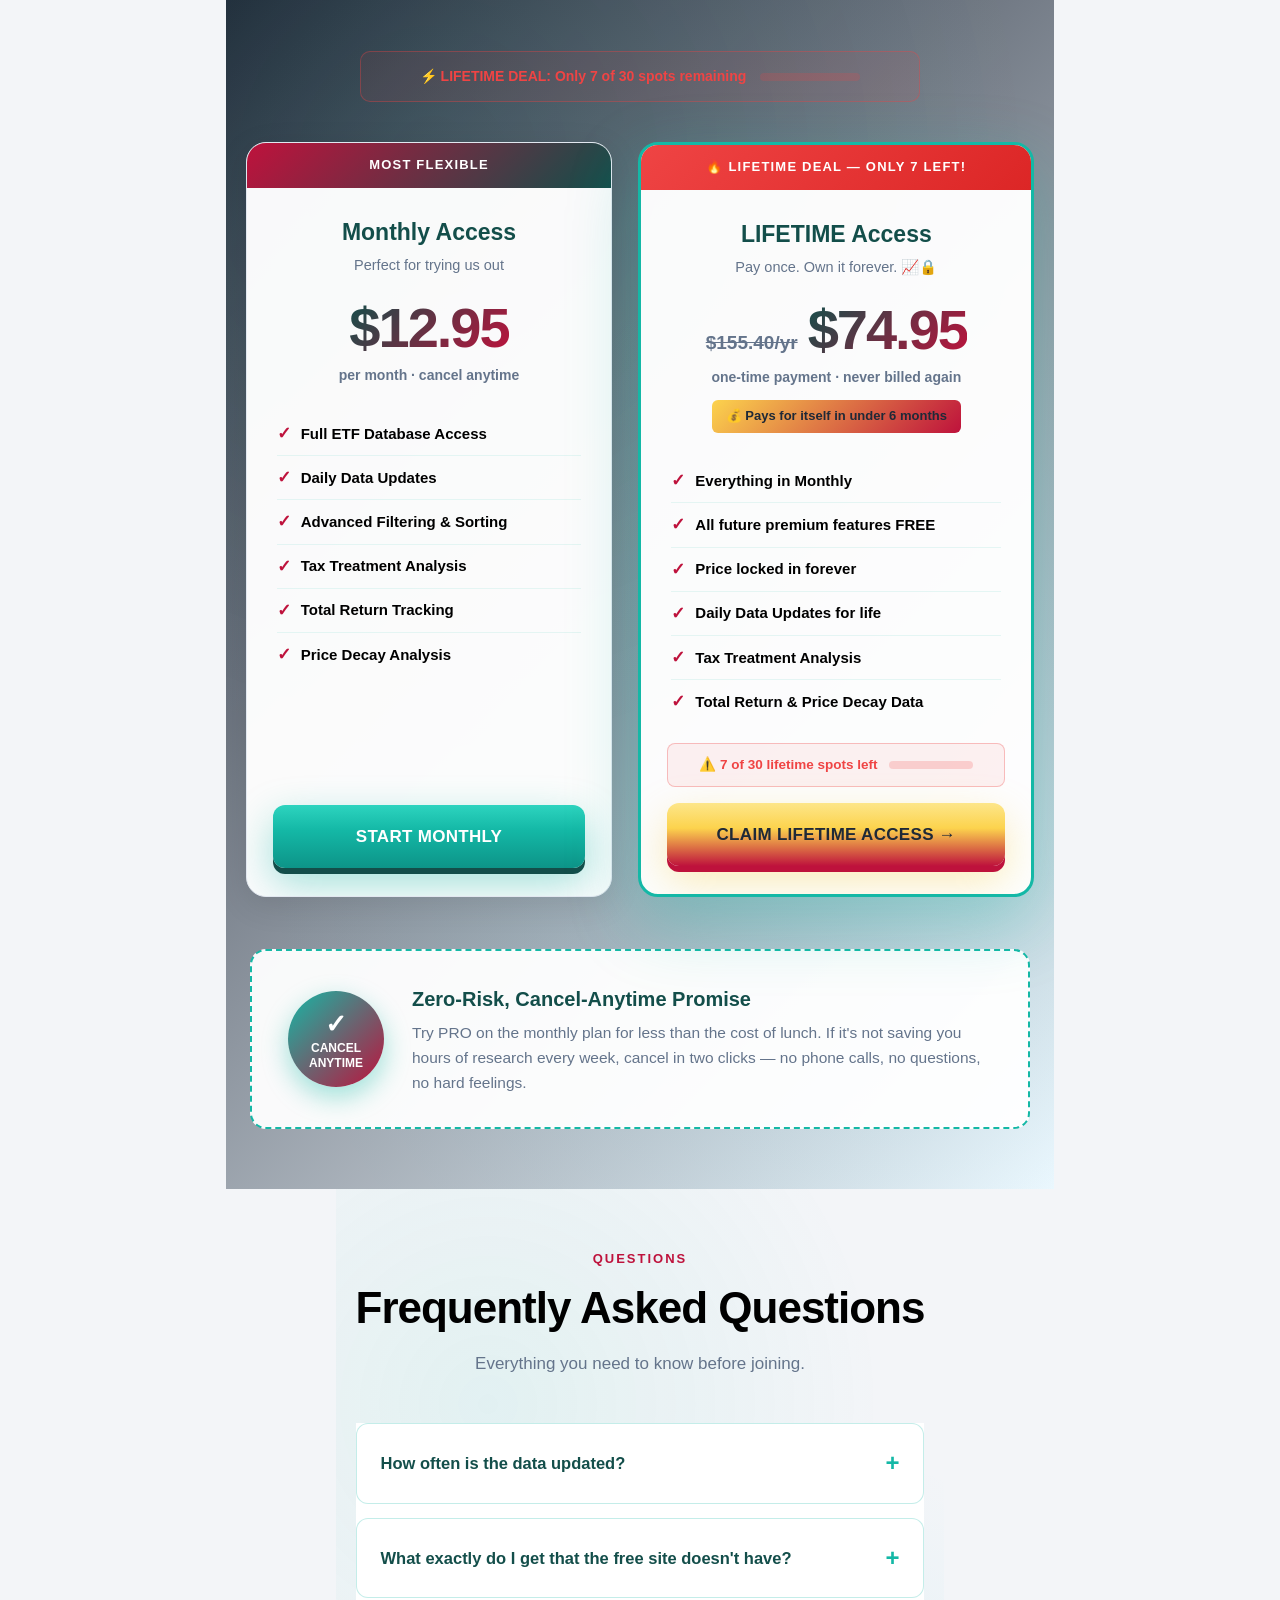
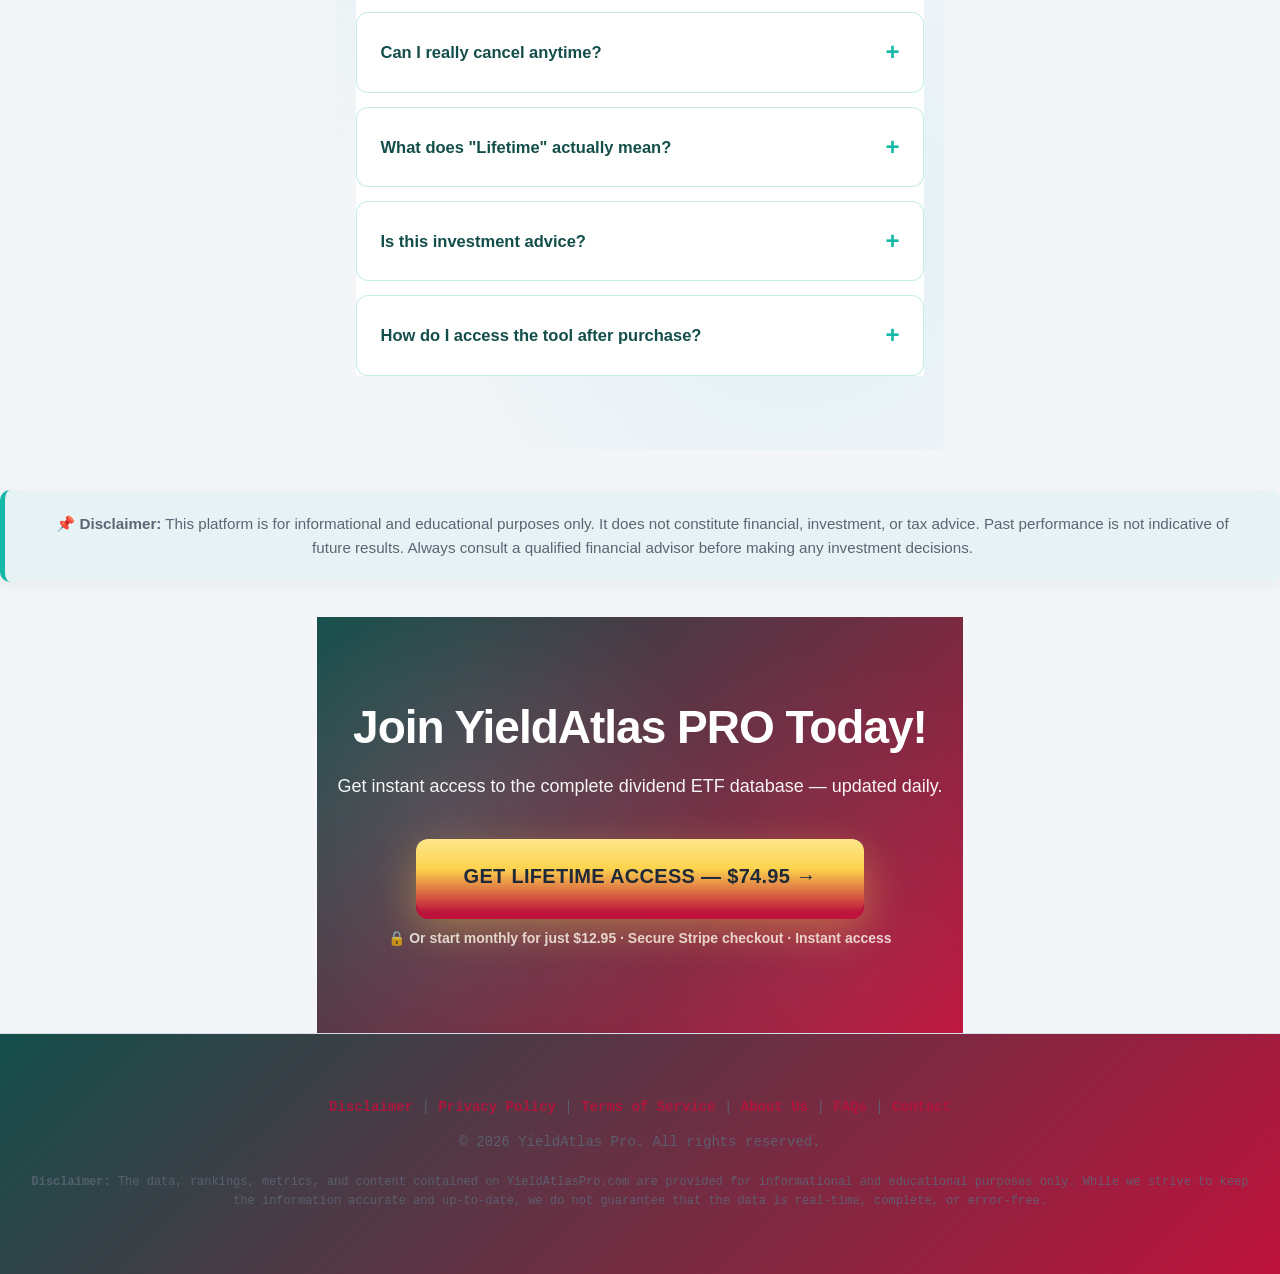
==== commit 2b4d4dab: "Fix light-canvas contrast, share buttons, competitor branding; full-width YieldAtlas Pro. Co-authore" ====
--- a/index.html
+++ b/index.html
@@ -59,8 +59,8 @@
   --on-accent: #FFFFFF;
   --danger: #DC2626;
   --pos: #BE123C;
-  --shell: 94%;
-  --shell-max: 1320px;
+  --shell: 100%;
+  --shell-max: none;
   --radius: 0;
   --font-sans: "Syne", system-ui, sans-serif;
   --font-display: "Syne", system-ui, sans-serif;
@@ -575,7 +575,7 @@
         }
 
         .deal-banner-inner {
-            max-width: 1180px;
+            max-width: none;
             margin: 0 auto;
             padding: 12px 20px;
             display: flex;
@@ -665,7 +665,7 @@
         }
 
         .header-container {
-            max-width: 1200px;
+            max-width: none;
             margin: 0 auto;
             padding: 0 20px;
             display: flex;
@@ -930,7 +930,7 @@
         }
 
         .proof-inner {
-            max-width: 1000px;
+            max-width: none;
             margin: 0 auto;
             display: flex;
             justify-content: space-around;
@@ -977,7 +977,7 @@
         }
 
         .section-container {
-            max-width: 1200px;
+            max-width: none;
             margin: 0 auto;
             position: relative;
             z-index: 1;
@@ -1620,7 +1620,7 @@
         .disclaimer {
             font-size: 0.95em;
             color: var(--text-light);
-            max-width: 1100px;
+            max-width: none;
             margin: 40px auto 35px;
             text-align: center;
             line-height: 1.6;
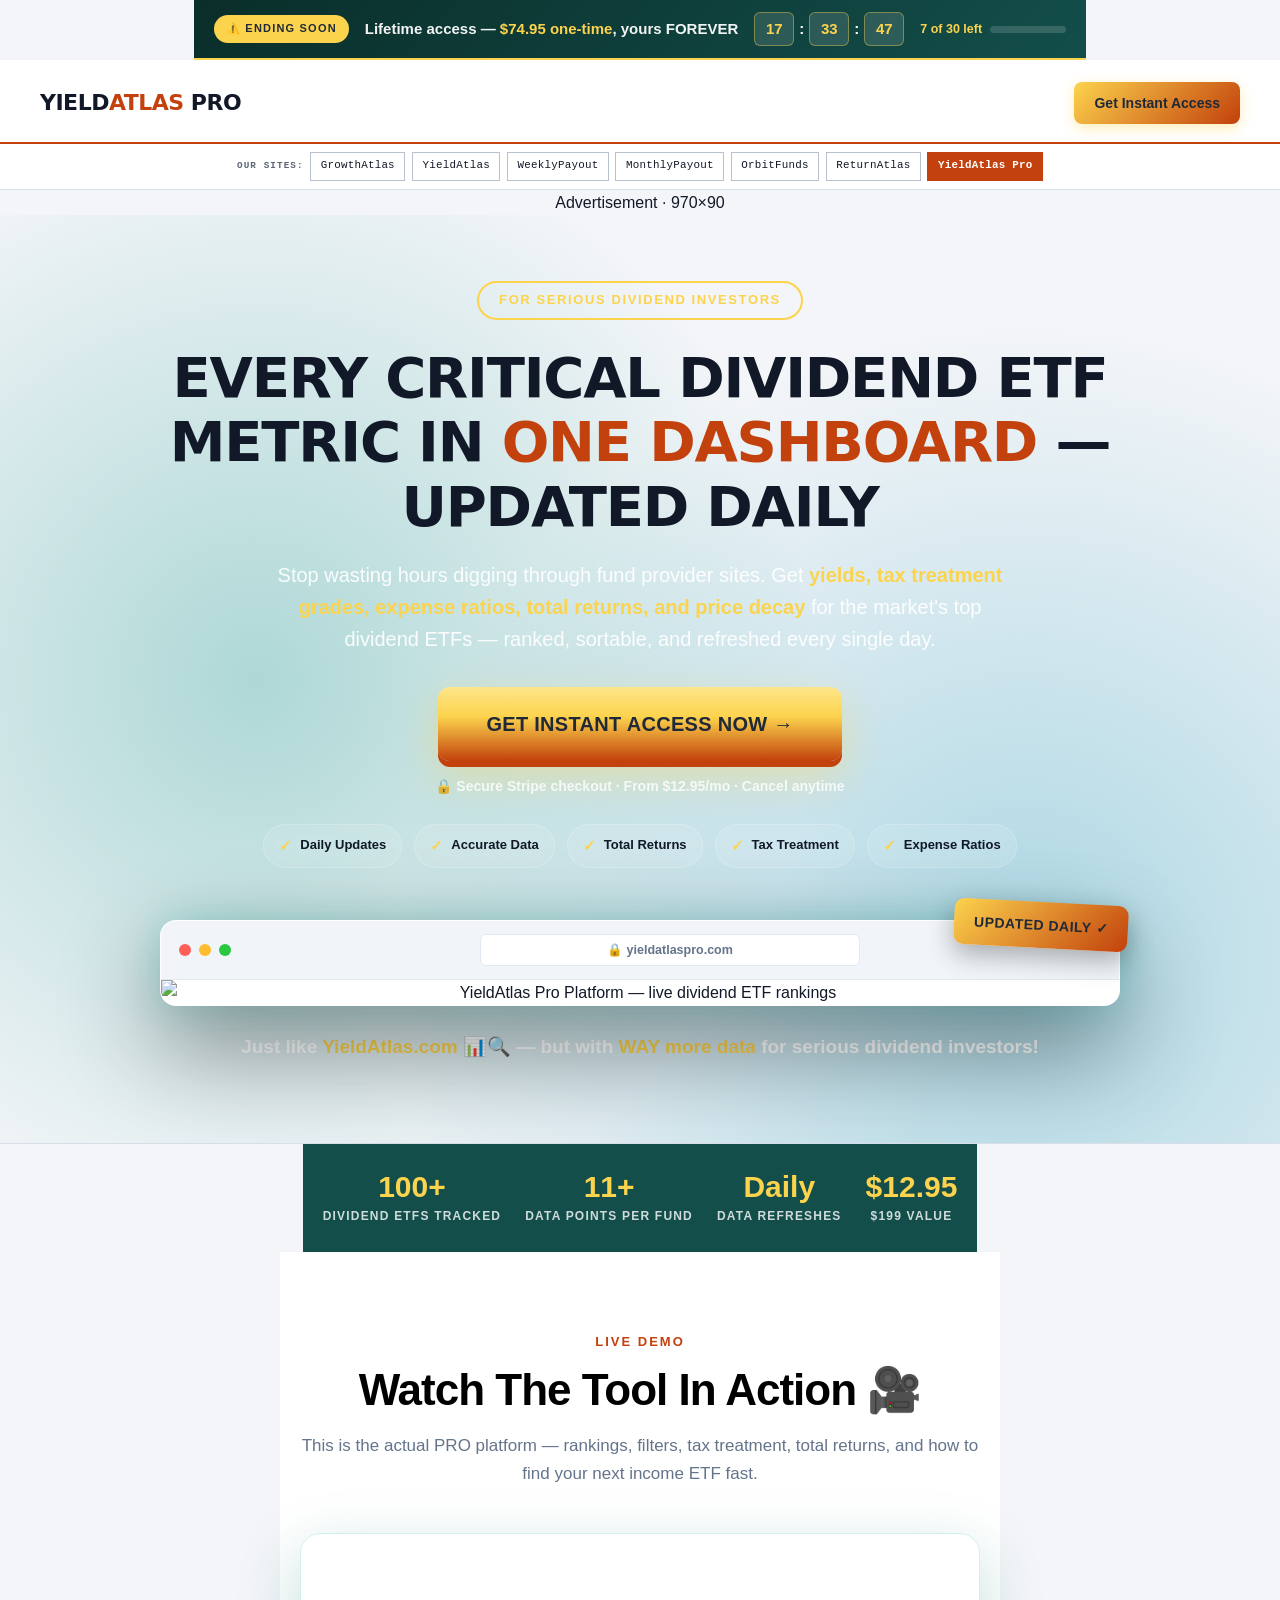
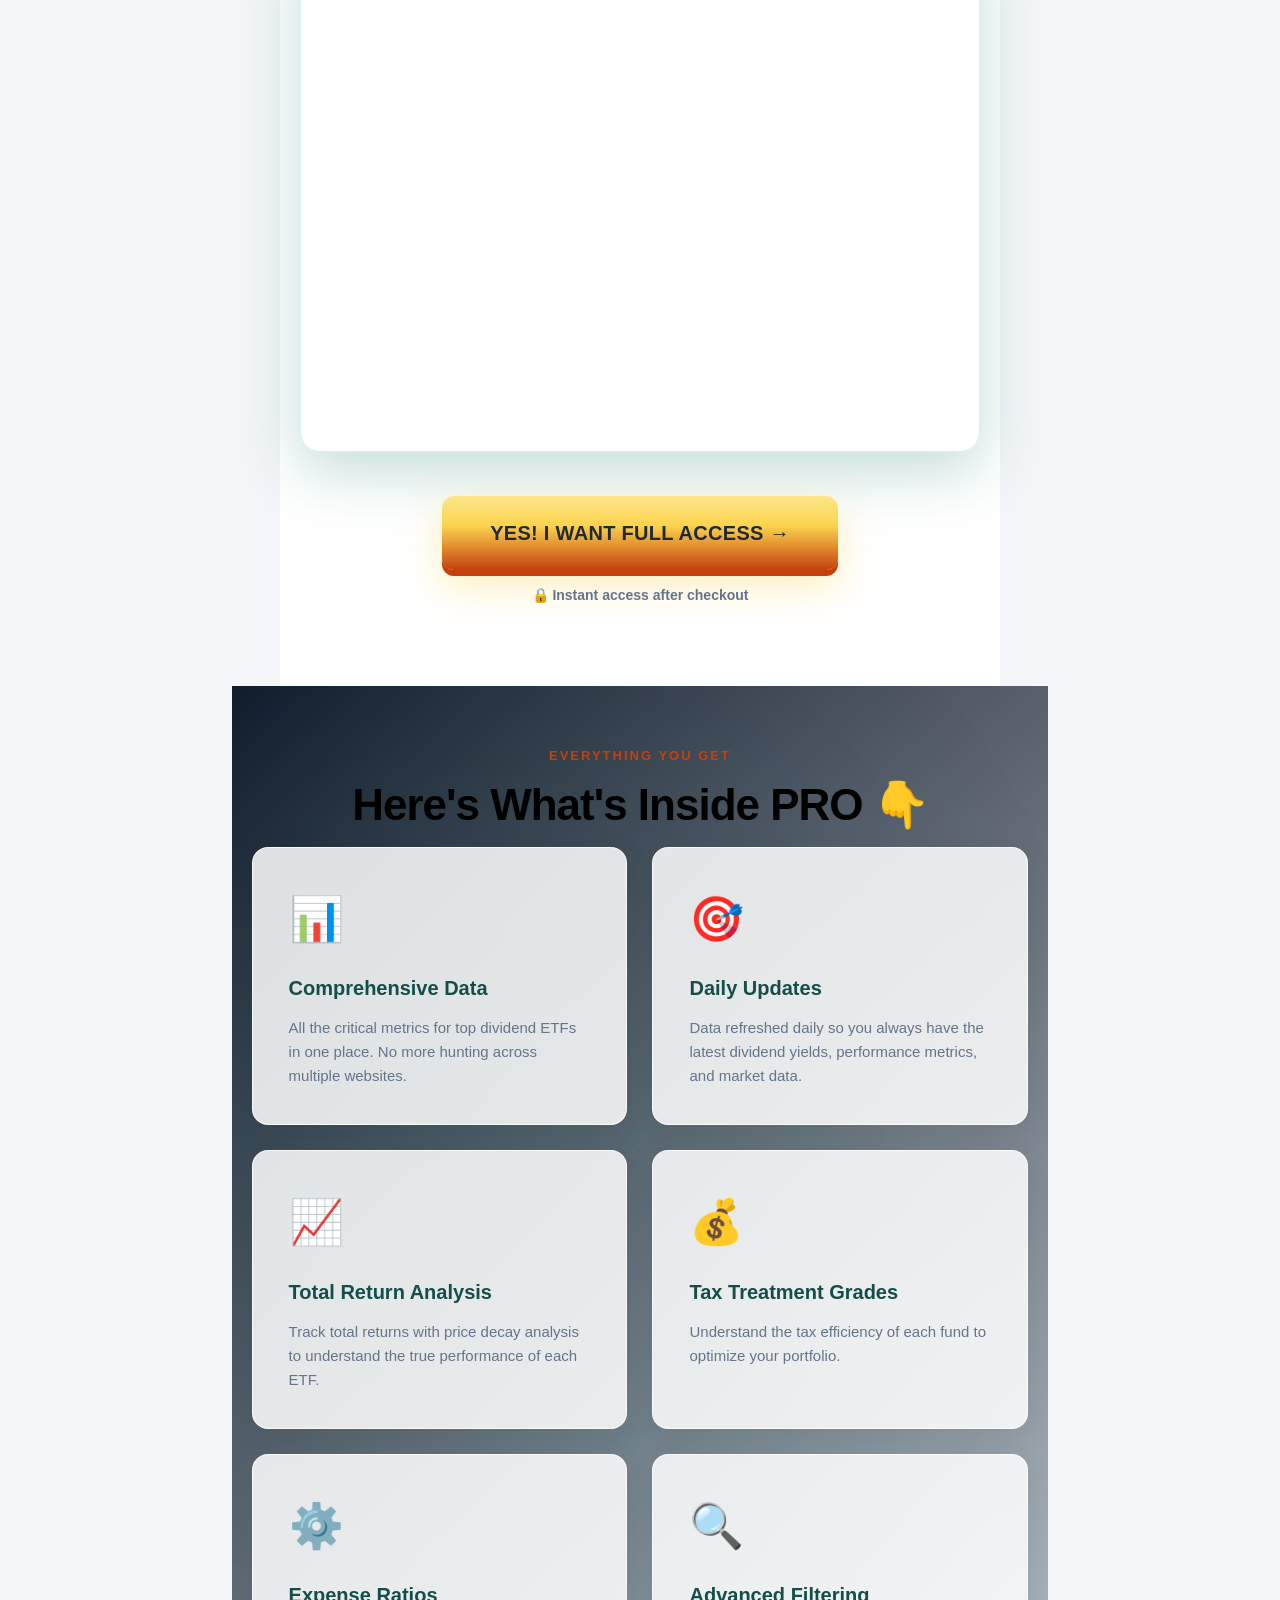
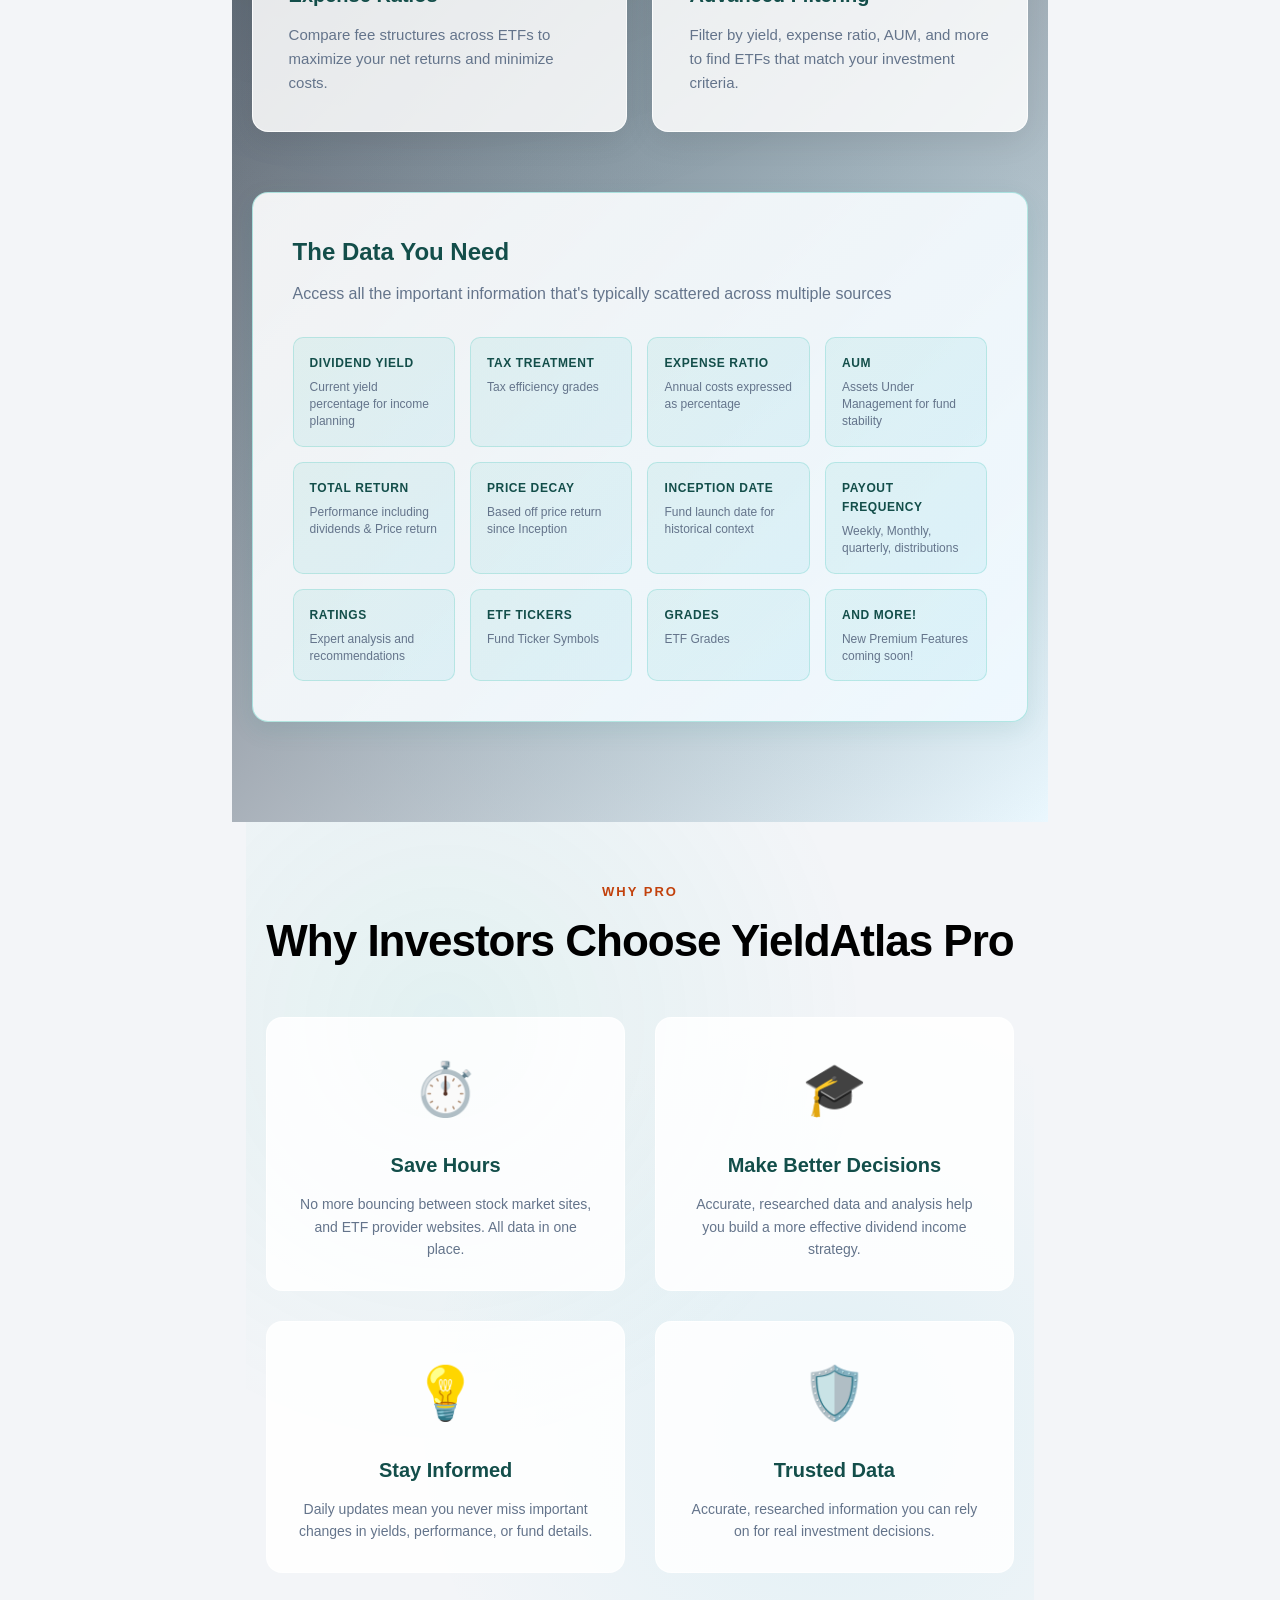
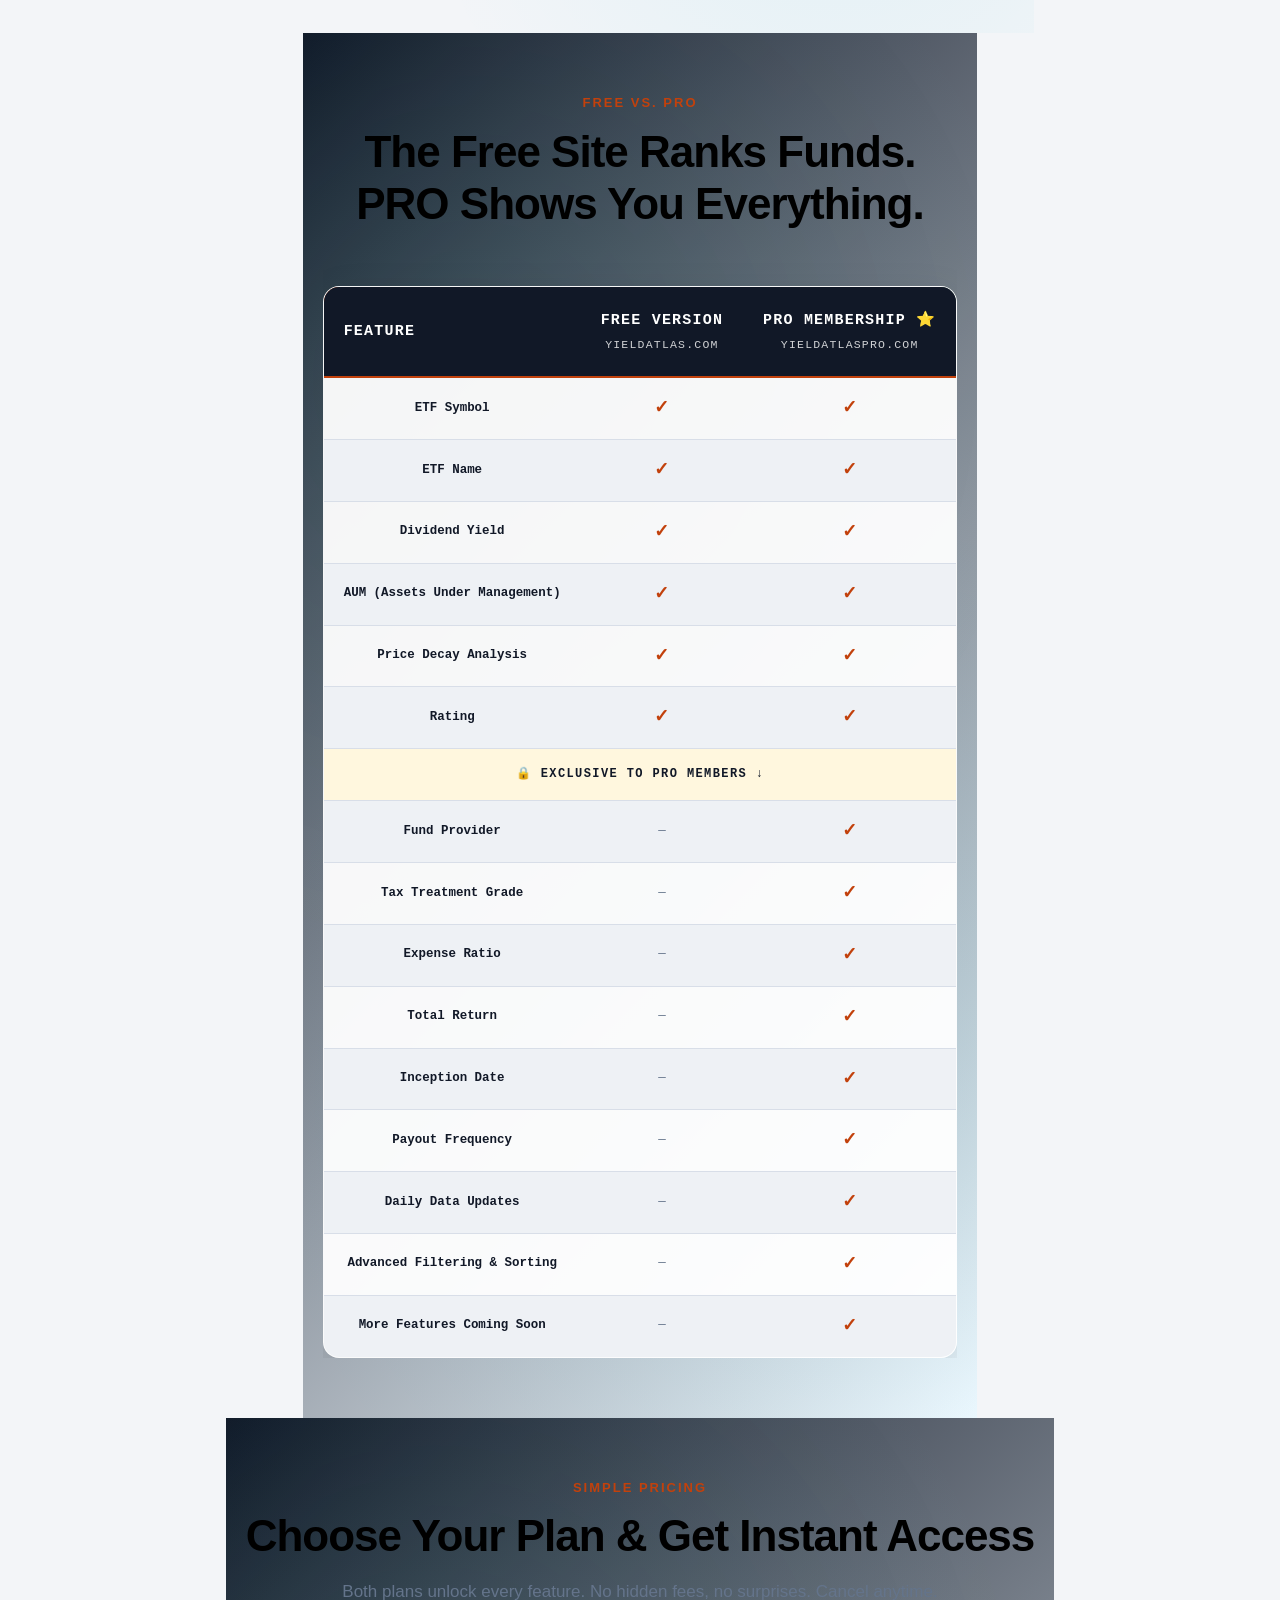
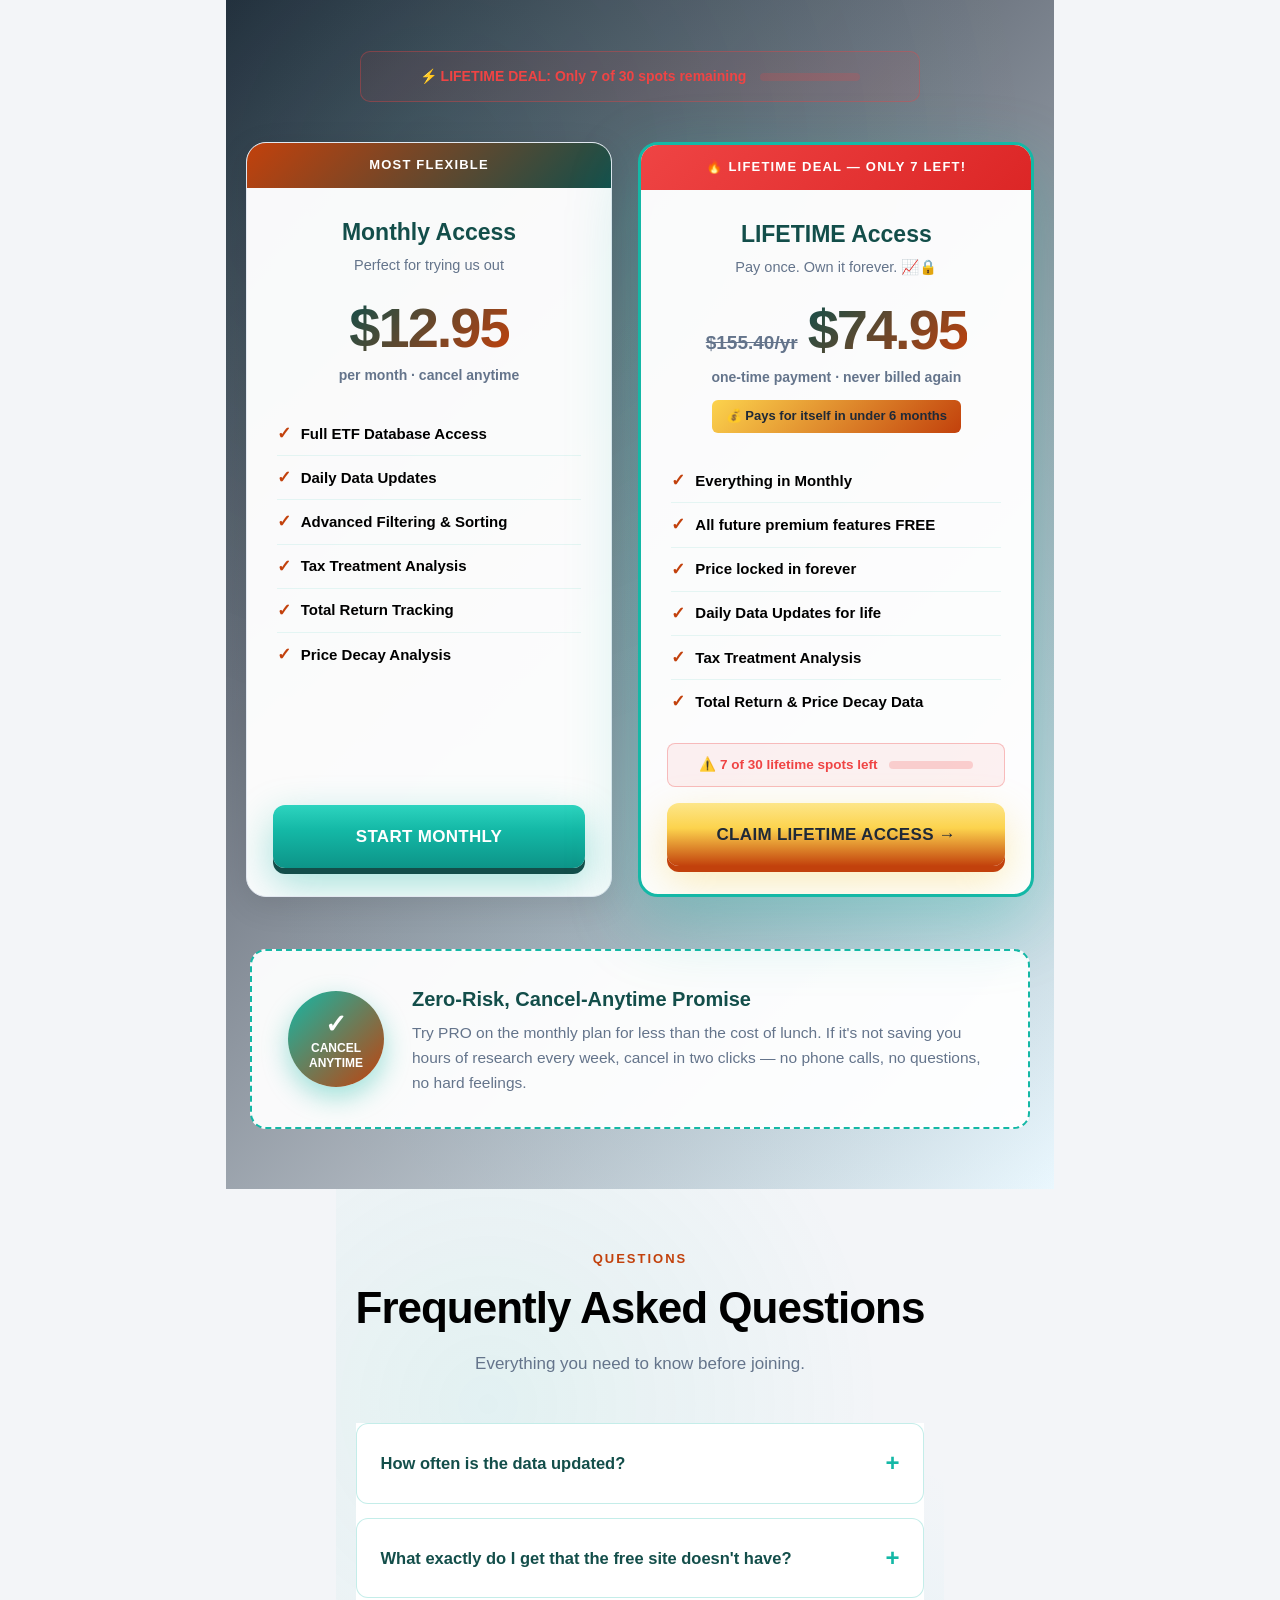
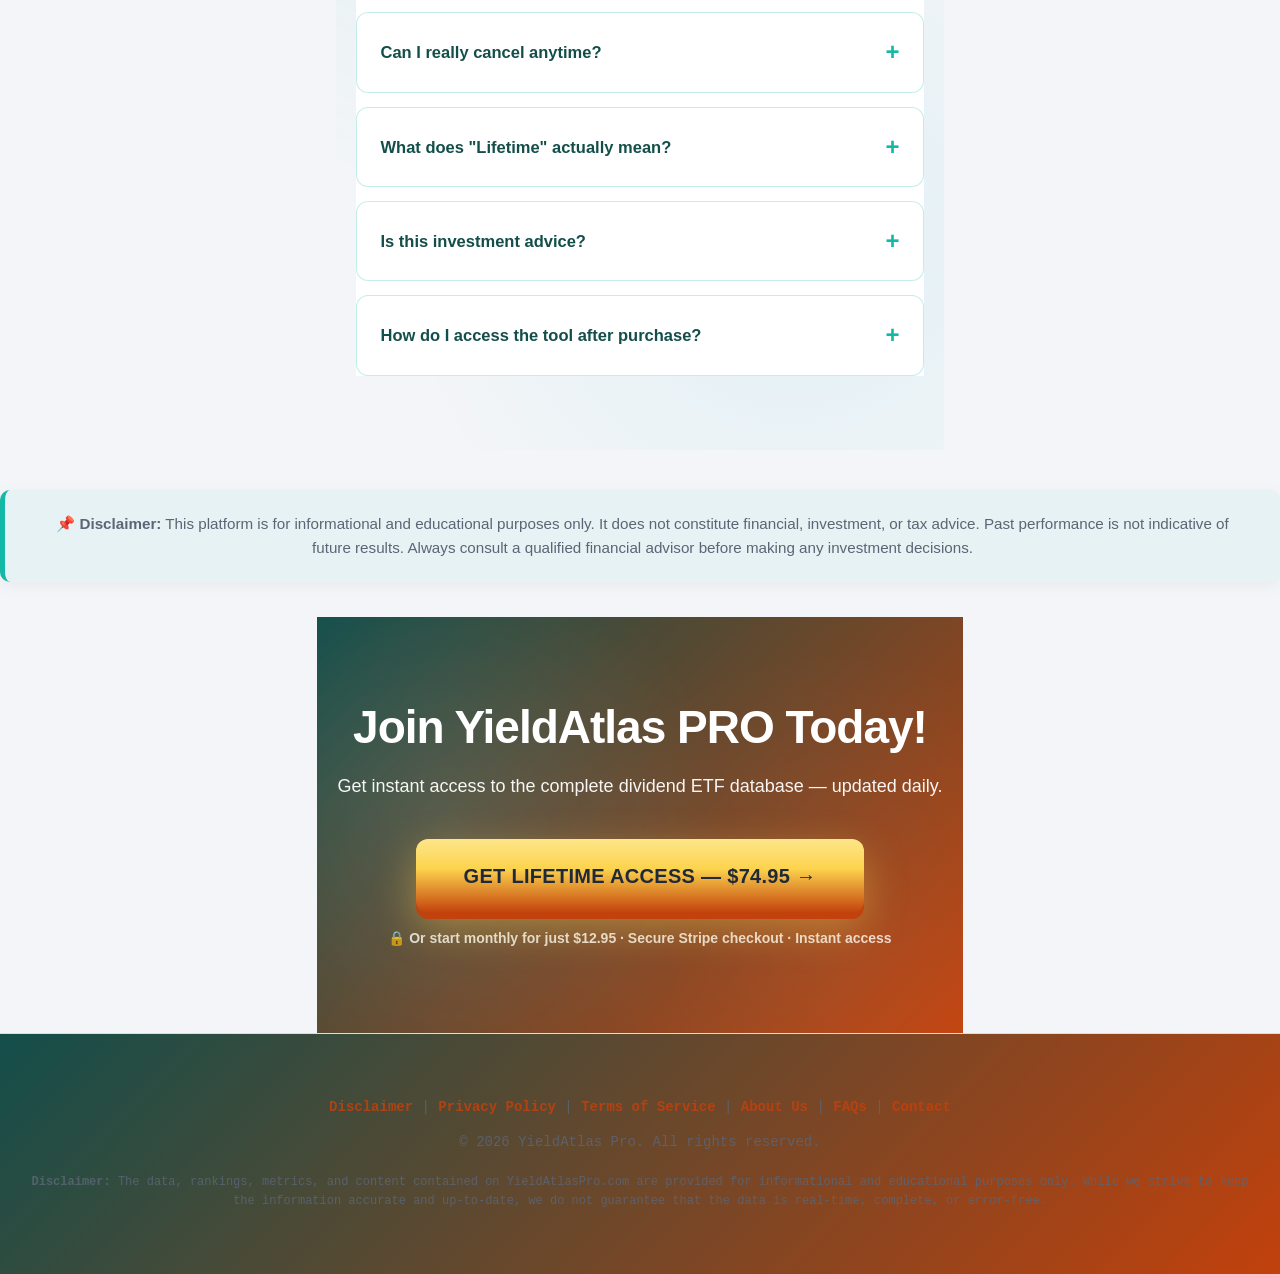
==== commit d9663cd6: "Match YieldAtlas copper/teal chrome and content shell. Drop wine/champagne PRO theme and full-bleed " ====
--- a/index.html
+++ b/index.html
@@ -45,7 +45,7 @@
   --ink: #111827;
   --muted: #5B6575;
   --line: #D8DEE8;
-  --accent: #BE123C;
+  --accent: #C2410C;
   /* Extended / legacy aliases */
   --ink-muted: var(--muted);
   --ink-faint: #8B95A5;
@@ -54,13 +54,13 @@
   --line-strong: #B8C0CE;
   --header: #FFFFFF;
   --header-ink: #111827;
-  --accent-soft: rgba(190, 18, 60, 0.10);
-  --accent-hover: #9F1239;
+  --accent-soft: rgba(194, 65, 12, 0.10);
+  --accent-hover: #EA580C;
   --on-accent: #FFFFFF;
   --danger: #DC2626;
-  --pos: #BE123C;
-  --shell: 100%;
-  --shell-max: none;
+  --pos: #C2410C;
+  --shell: 94%;
+  --shell-max: 1400px;
   --radius: 0;
   --font-sans: "Syne", system-ui, sans-serif;
   --font-display: "Syne", system-ui, sans-serif;
@@ -525,13 +525,13 @@
             --primary-light: #14B8A6;
             --accent: #06B6D4;
             --accent-dark: #0891B2;
-            --accent-secondary: #BE123C;
+            --accent-secondary: #C2410C;
             --text-dark: #000000;
             --text-light: #64748B;
             --bg-light: #F0F9FF;
             --bg-lighter: #111827;
             --border: #E2E8F0;
-            --success: #BE123C;
+            --success: #C2410C;
             --yellow: #FCD34D;
             --urgent: #EF4444;
         }
@@ -550,8 +550,8 @@
         }
 
         @keyframes pulse-button {
-            0%, 100% { box-shadow: 0 6px 0 #BE123C, 0 15px 40px rgba(252, 211, 77, 0.4); }
-            50% { box-shadow: 0 6px 0 #BE123C, 0 15px 40px rgba(252, 211, 77, 0.7); }
+            0%, 100% { box-shadow: 0 6px 0 #C2410C, 0 15px 40px rgba(252, 211, 77, 0.4); }
+            50% { box-shadow: 0 6px 0 #C2410C, 0 15px 40px rgba(252, 211, 77, 0.7); }
         }
 
         body {
@@ -697,7 +697,7 @@
         .header-nav a:hover { color: white; }
 
         .nav-cta {
-            background: linear-gradient(135deg, var(--yellow) 0%, #BE123C 100%);
+            background: linear-gradient(135deg, var(--yellow) 0%, #C2410C 100%);
             color: #1F2937 !important;
             padding: 10px 20px;
             border-radius: 8px;
@@ -710,7 +710,7 @@
         /* ==================== CTA BUTTONS (3D FUNNEL STYLE) ==================== */
         .cta-btn {
             display: inline-block;
-            background: linear-gradient(180deg, #FDE68A 0%, var(--yellow) 40%, #BE123C 100%);
+            background: linear-gradient(180deg, #FDE68A 0%, var(--yellow) 40%, #C2410C 100%);
             color: #1F2937;
             font-family: 'Syne', Arial, sans-serif;
             font-size: 20px;
@@ -721,7 +721,7 @@
             border-radius: 12px;
             border: none;
             cursor: pointer;
-            box-shadow: 0 6px 0 #BE123C, 0 15px 40px rgba(252, 211, 77, 0.4);
+            box-shadow: 0 6px 0 #C2410C, 0 15px 40px rgba(252, 211, 77, 0.4);
             transition: transform 0.15s, box-shadow 0.15s;
             letter-spacing: 0.3px;
             text-transform: uppercase;
@@ -729,12 +729,12 @@
 
         .cta-btn:hover {
             transform: translateY(-2px);
-            box-shadow: 0 8px 0 #BE123C, 0 20px 50px rgba(252, 211, 77, 0.6);
+            box-shadow: 0 8px 0 #C2410C, 0 20px 50px rgba(252, 211, 77, 0.6);
         }
 
         .cta-btn:active {
             transform: translateY(3px);
-            box-shadow: 0 3px 0 #BE123C, 0 8px 20px rgba(252, 211, 77, 0.4);
+            box-shadow: 0 3px 0 #C2410C, 0 8px 20px rgba(252, 211, 77, 0.4);
         }
 
         .cta-btn.teal {
@@ -900,7 +900,7 @@
             position: absolute;
             top: -18px;
             right: -8px;
-            background: linear-gradient(135deg, var(--yellow) 0%, #BE123C 100%);
+            background: linear-gradient(135deg, var(--yellow) 0%, #C2410C 100%);
             color: #1F2937;
             font-size: 14px;
             font-weight: 900;
@@ -1371,7 +1371,7 @@
         .price-save {
             display: inline-block;
             margin-top: 12px;
-            background: linear-gradient(135deg, var(--yellow) 0%, #BE123C 100%);
+            background: linear-gradient(135deg, var(--yellow) 0%, #C2410C 100%);
             color: #1F2937;
             font-size: 13px;
             font-weight: 900;
@@ -1685,7 +1685,7 @@
   --ink: #111827 !important;
   --muted: #5B6575 !important;
   --line: #D8DEE8 !important;
-  --accent: #BE123C !important;
+  --accent: #C2410C !important;
   --paper: #F3F5F8 !important;
   --paper-2: #FFFFFF !important;
   --ink-muted: #5B6575 !important;
@@ -1696,10 +1696,10 @@
   --text-secondary: #5B6575 !important;
   --bg-primary: #F3F5F8 !important;
   --bg-secondary: #FFFFFF !important;
-  --gold: #BE123C !important;
+  --gold: #C2410C !important;
   --gold2: var(--accent-hover) !important;
-  --green: #BE123C !important;
-  --primary: #BE123C !important;
+  --green: #C2410C !important;
+  --primary: #C2410C !important;
   --navy: #111827 !important;
   --brand: #111827 !important;
   --light: #FFFFFF !important;
@@ -1712,10 +1712,10 @@
 header, .nx-header {
   background: #FFFFFF !important;
   color: #111827 !important;
-  border-bottom: 2px solid #BE123C !important;
+  border-bottom: 2px solid #C2410C !important;
 }
 .logo, .nx-logo, .logo-text { color: #111827 !important; }
-.logo span, .nx-logo span { color: #BE123C !important; }
+.logo span, .nx-logo span { color: #C2410C !important; }
 .logo-sub, .nx-tagline { color: #5B6575 !important; }
 .header-link, .nx-nav a {
   color: #111827 !important;
@@ -1723,9 +1723,9 @@
   background: transparent !important;
 }
 .header-link:hover, .nx-nav a:hover {
-  background: #BE123C !important;
+  background: #C2410C !important;
   color: #FFFFFF !important;
-  border-color: #BE123C !important;
+  border-color: #C2410C !important;
 }
 .hero, .nx-hero, main > .hero, section.hero, .main-h1 {
   background: #F3F5F8 !important;
@@ -1750,21 +1750,21 @@
 }
 .site-pill:hover {
   background: rgba(0,0,0,0.04) !important;
-  color: #BE123C !important;
-  border-color: #BE123C !important;
+  color: #C2410C !important;
+  border-color: #C2410C !important;
 }
 .site-pill.current {
-  background: #BE123C !important;
+  background: #C2410C !important;
   color: #FFFFFF !important;
-  border-color: #BE123C !important;
+  border-color: #C2410C !important;
 }
 .chip {
   background: #FFFFFF !important;
   color: #111827 !important;
-  border-color: #BE123C !important;
+  border-color: #C2410C !important;
 }
 .chip:hover, .chip.active {
-  background: #BE123C !important;
+  background: #C2410C !important;
   color: #FFFFFF !important;
 }
 #filters input, #filters select, #searchInput, #searchFilter, #etfSearch,
@@ -1784,7 +1784,7 @@
 #etfTable th, table th, thead th {
   background: #111827 !important;
   color: #FFFFFF !important;
-  border-bottom-color: #BE123C !important;
+  border-bottom-color: #C2410C !important;
 }
 #etfTable td, table td {
   color: #111827 !important;
@@ -1799,30 +1799,30 @@
 }
 .symbol, .symbol a, .symbol a:visited, .col-ticker, .col-ticker a,
 .yield, .decay, td:before, .tracker-link {
-  color: #BE123C !important;
+  color: #C2410C !important;
 }
 .footer a, footer a, a.tracker-link {
-  color: #BE123C !important;
+  color: #C2410C !important;
 }
 .stat, .faq, .rel, .info-card, .card, .panel {
   background: #FFFFFF !important;
   color: #111827 !important;
   border-color: #D8DEE8 !important;
 }
-.vote-count, #voteMsg { color: #BE123C !important; }
+.vote-count, #voteMsg { color: #C2410C !important; }
 .back-to-top {
   background: transparent !important;
-  color: #BE123C !important;
-  border: 1px solid #BE123C !important;
+  color: #C2410C !important;
+  border: 1px solid #C2410C !important;
 }
 .back-to-top:hover {
-  background: #BE123C !important;
+  background: #C2410C !important;
   color: #FFFFFF !important;
 }
 .watchlist-btn, .header-pro-btn, #resetFilters, #resetBtn {
-  background: #BE123C !important;
+  background: #C2410C !important;
   color: #FFFFFF !important;
-  border-color: #BE123C !important;
+  border-color: #C2410C !important;
 }
 
 </style>
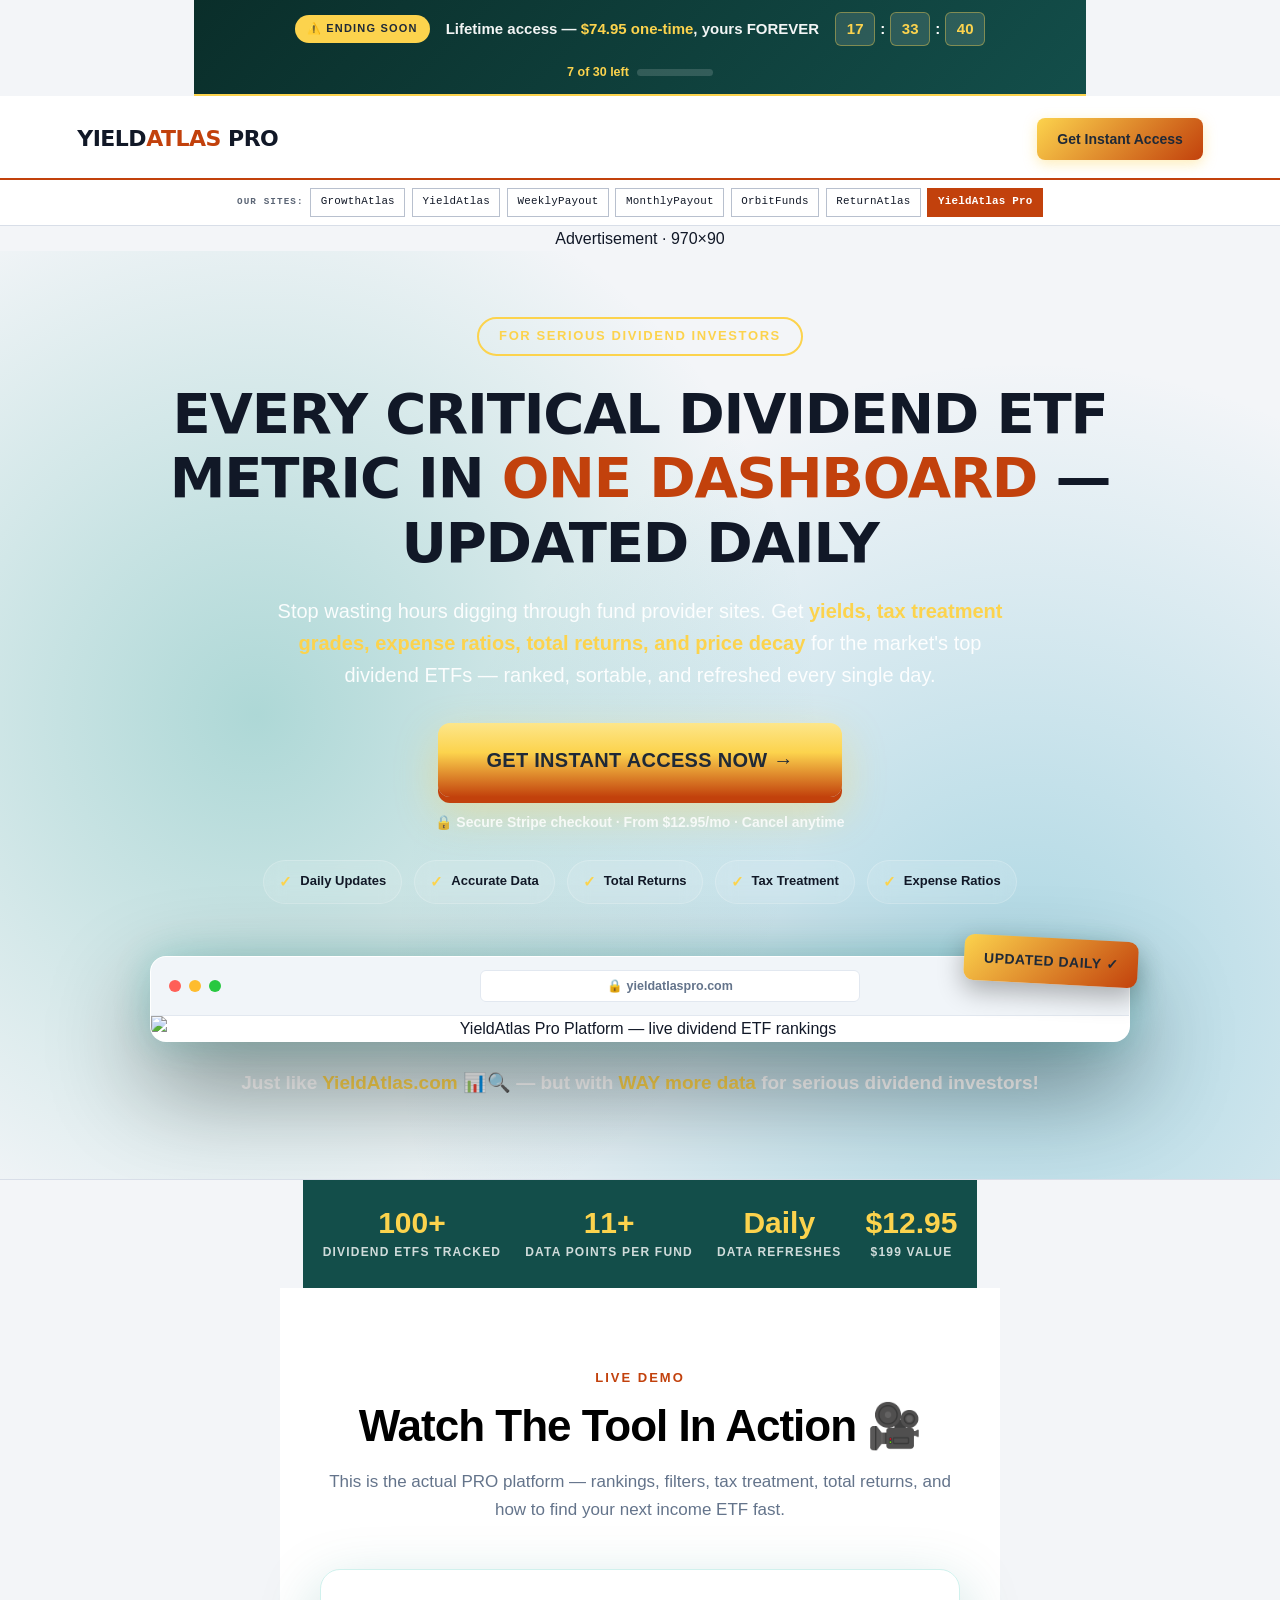
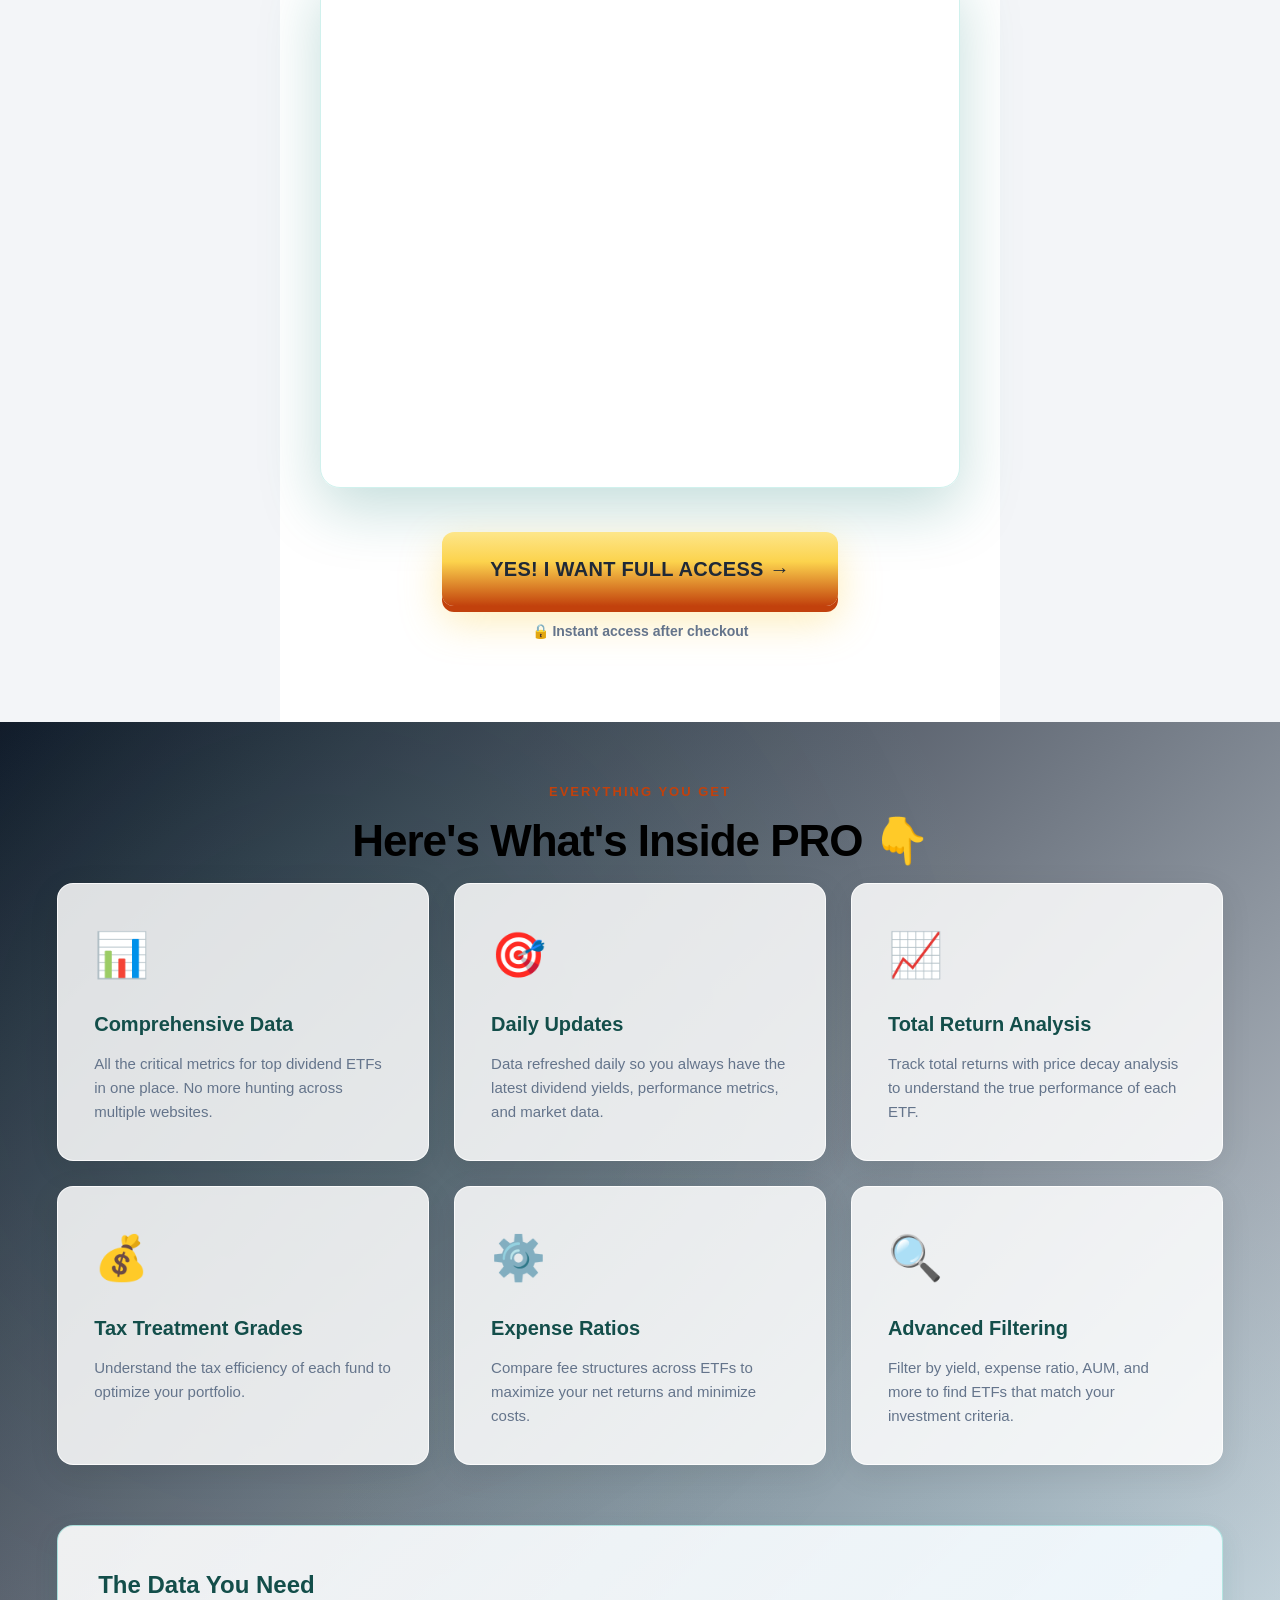
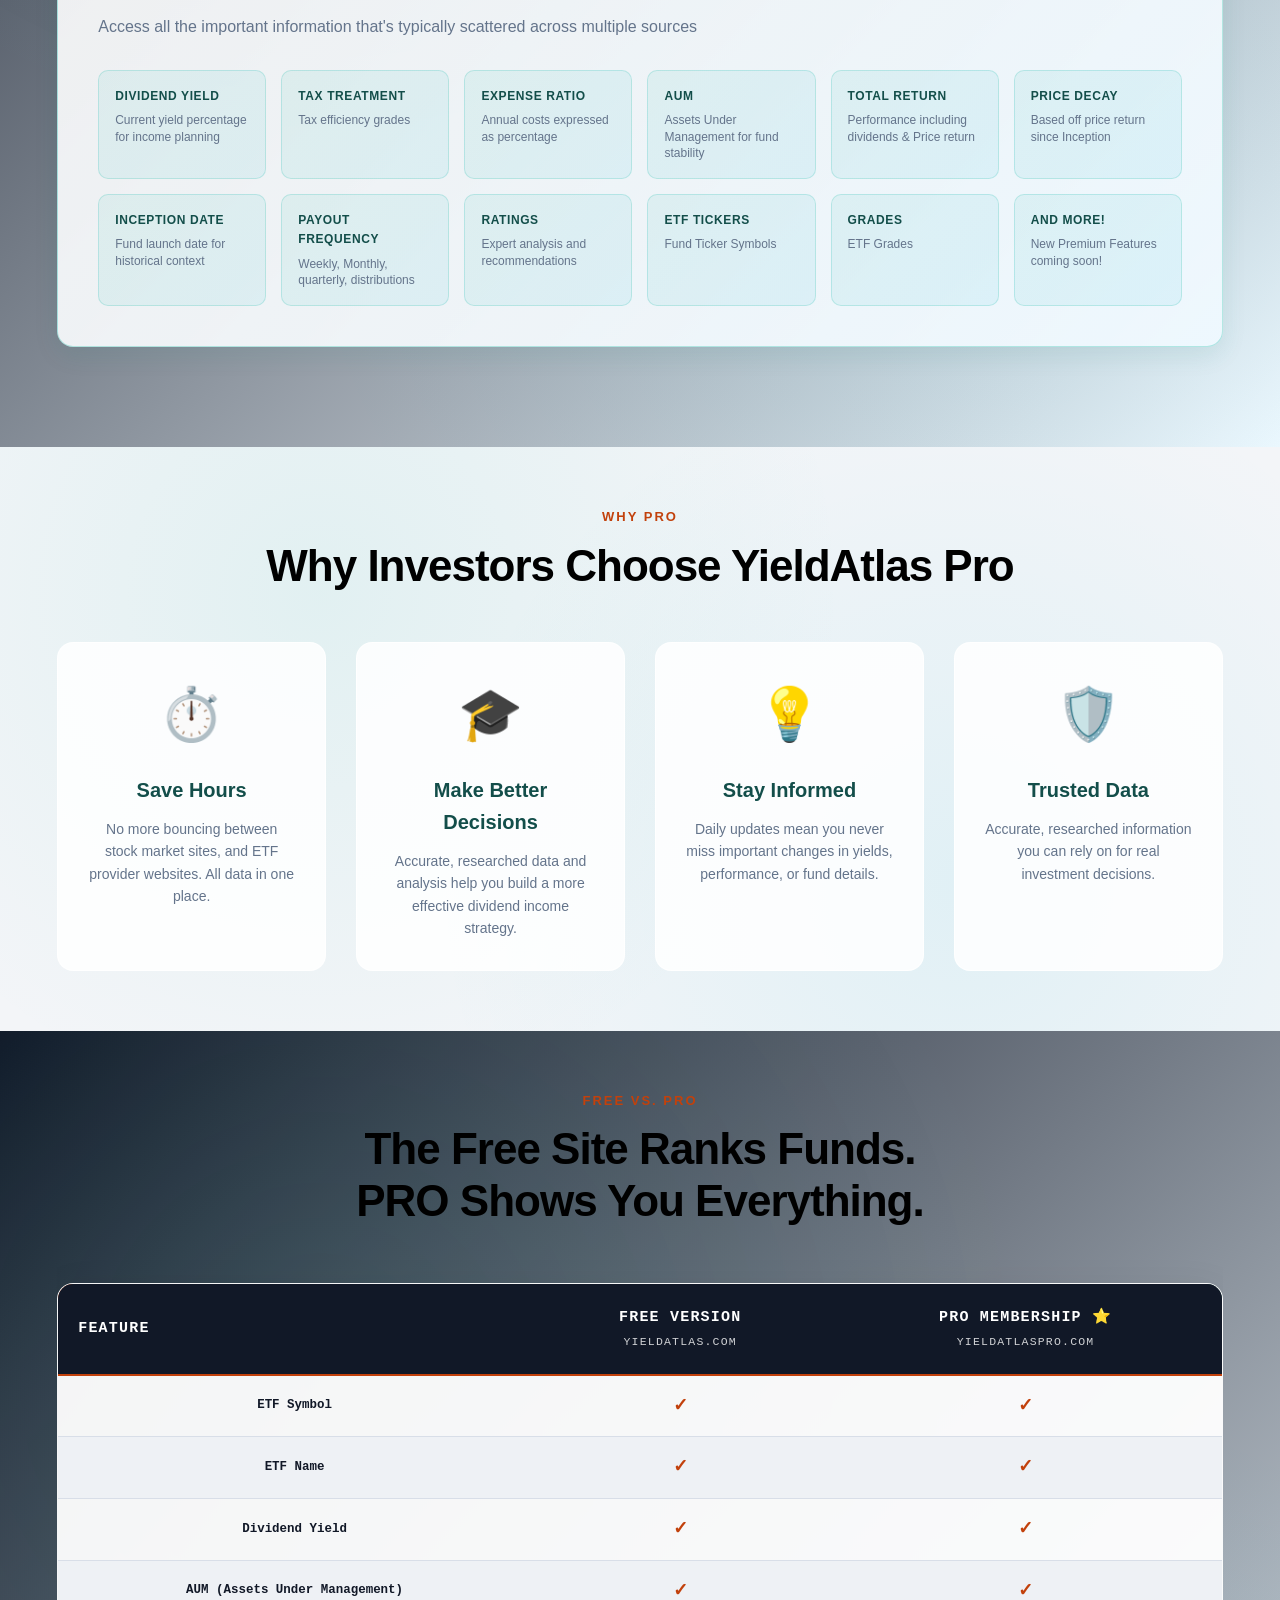
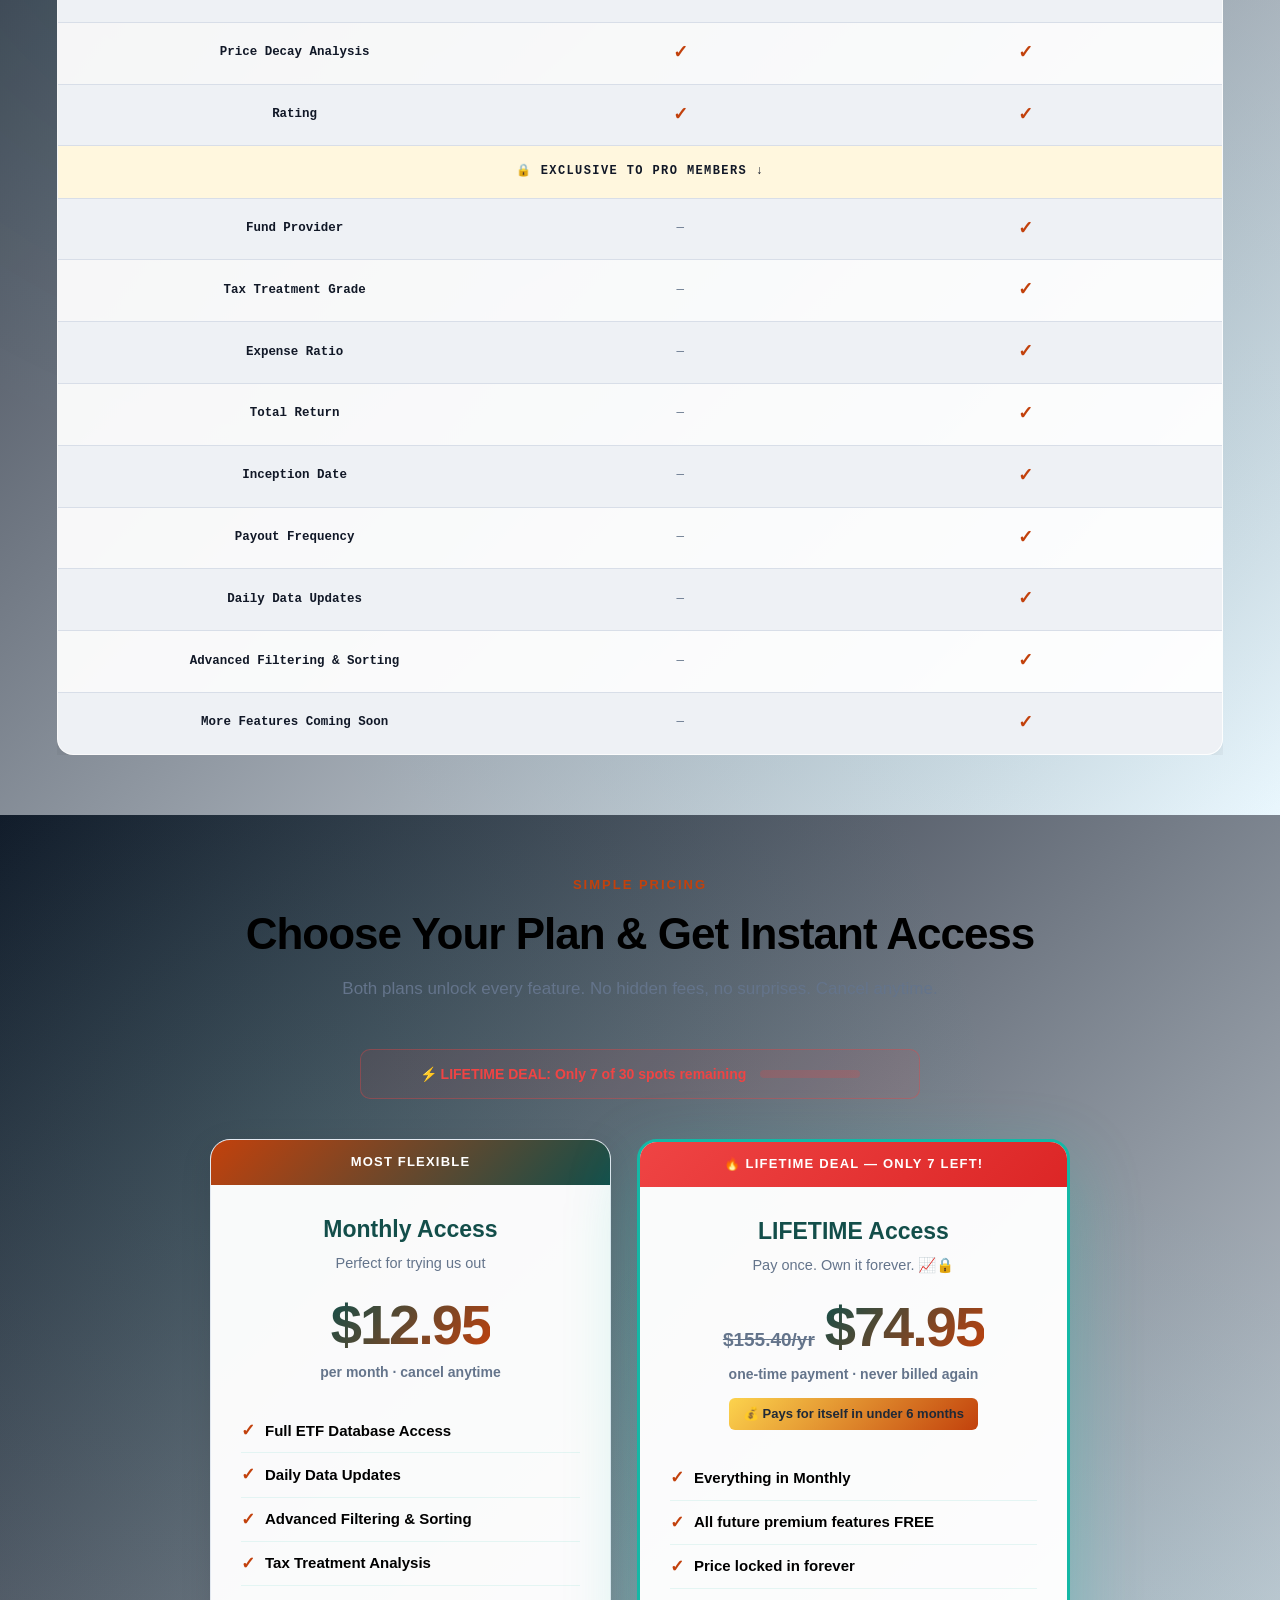
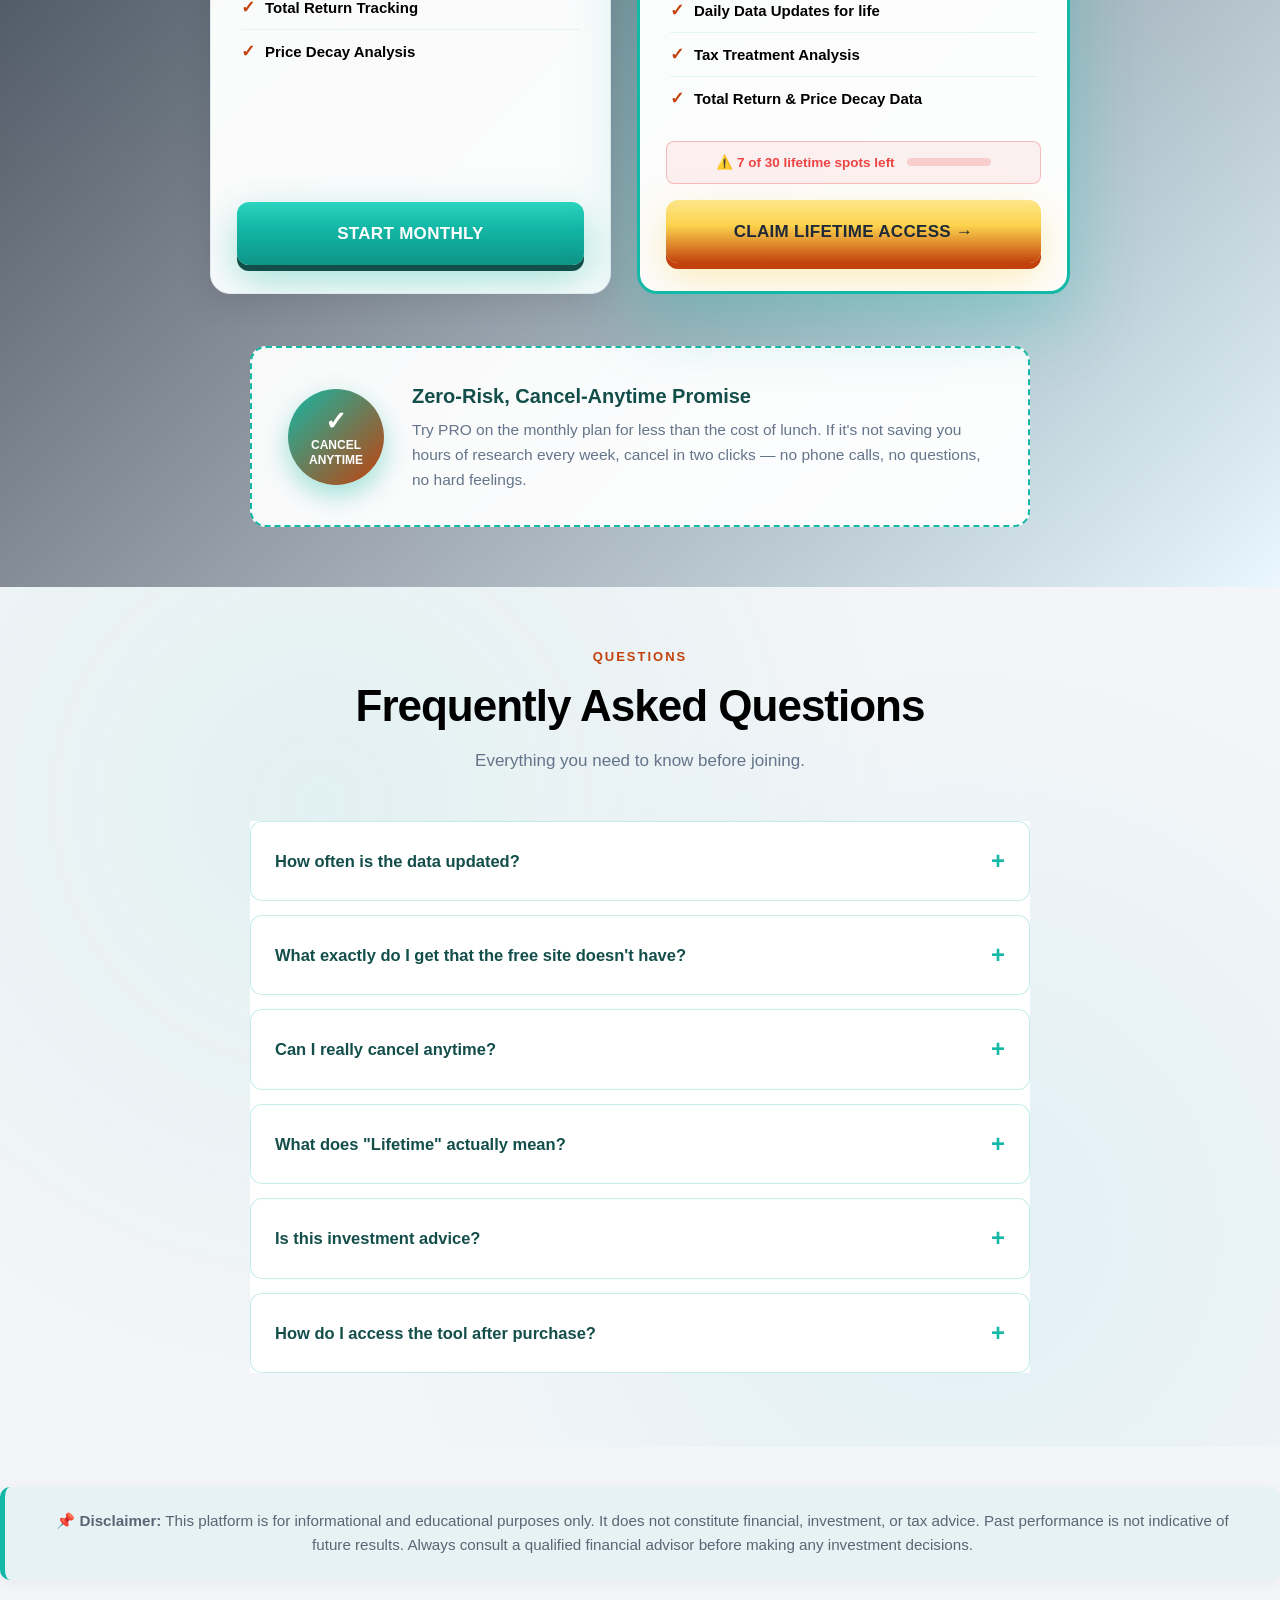
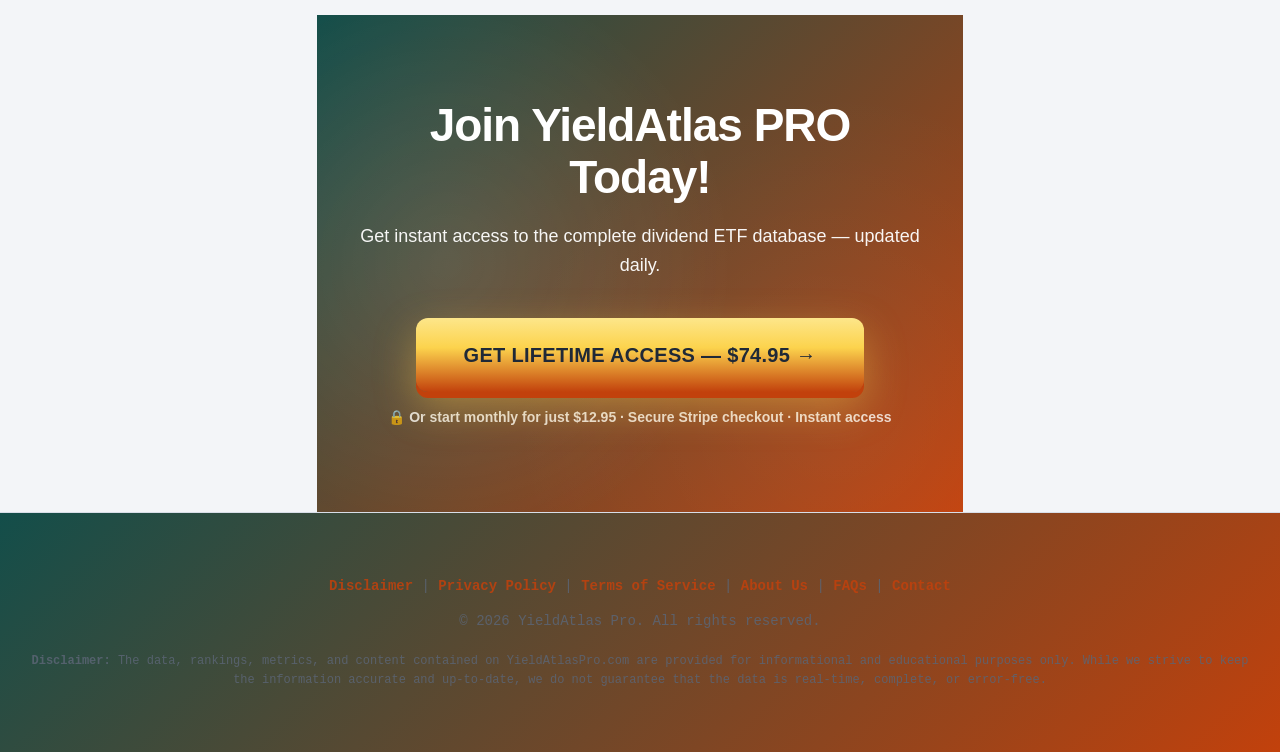
==== commit f57eb31b: "Use full-bleed section backgrounds with shared 94%/1400 content shell. Outer hero/header/section ban" ====
--- a/index.html
+++ b/index.html
@@ -575,7 +575,8 @@
         }
 
         .deal-banner-inner {
-            max-width: none;
+            width: 94%;
+            max-width: 1400px;
             margin: 0 auto;
             padding: 12px 20px;
             display: flex;
@@ -584,6 +585,7 @@
             gap: 16px;
             flex-wrap: wrap;
             text-align: center;
+            box-sizing: border-box;
         }
 
         .deal-tag {
@@ -665,12 +667,14 @@
         }
 
         .header-container {
-            max-width: none;
+            width: 94%;
+            max-width: 1400px;
             margin: 0 auto;
             padding: 0 20px;
             display: flex;
             justify-content: space-between;
             align-items: center;
+            box-sizing: border-box;
         }
 
         .logo {
@@ -782,7 +786,8 @@
         }
 
         .hero-container {
-            max-width: 960px;
+            width: 94%;
+            max-width: 1400px;
             margin: 0 auto;
             position: relative;
             z-index: 2;
@@ -957,9 +962,11 @@
 
         /* ==================== SECTION STYLES ==================== */
         .section {
+            width: 100%;
             padding: 60px 20px;
             position: relative;
             overflow: hidden;
+            box-sizing: border-box;
         }
 
         .section-dark {
@@ -977,10 +984,12 @@
         }
 
         .section-container {
-            max-width: none;
+            width: 94%;
+            max-width: 1400px;
             margin: 0 auto;
             position: relative;
             z-index: 1;
+            box-sizing: border-box;
         }
 
         .kicker {
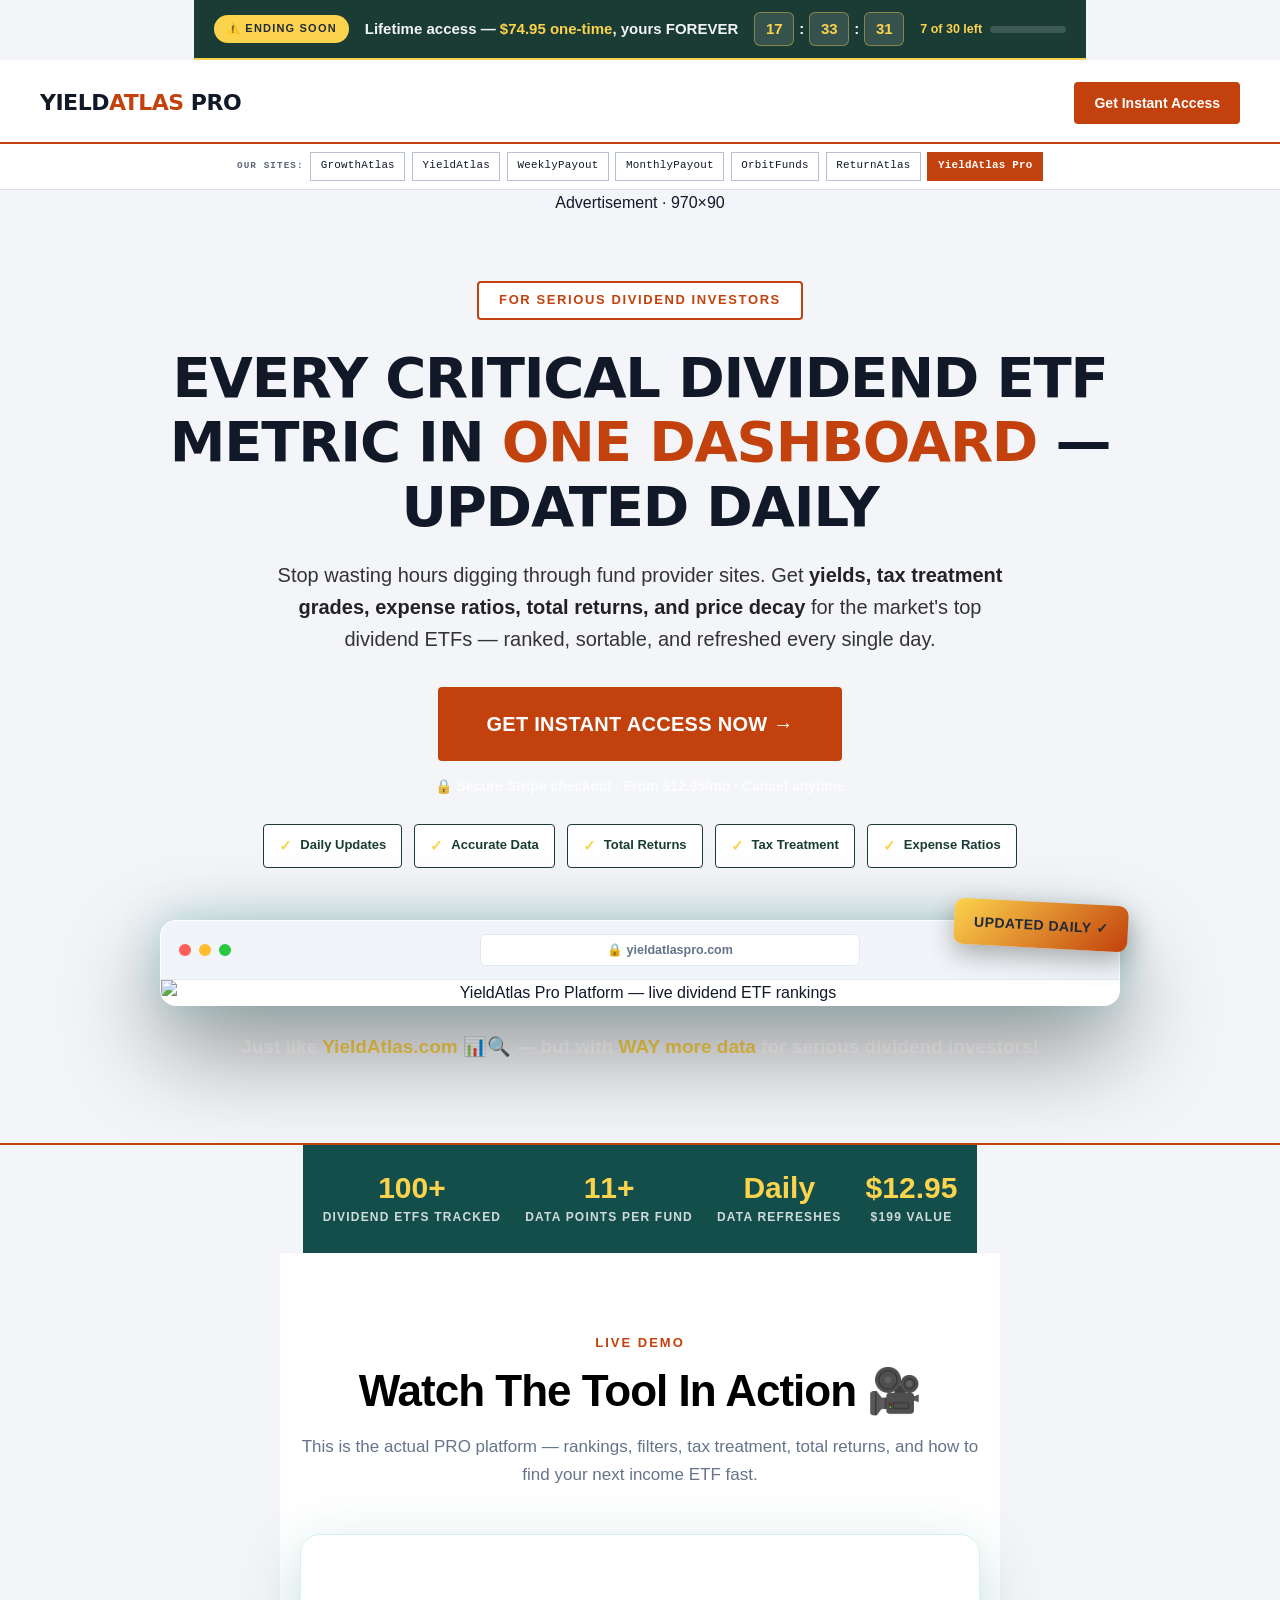
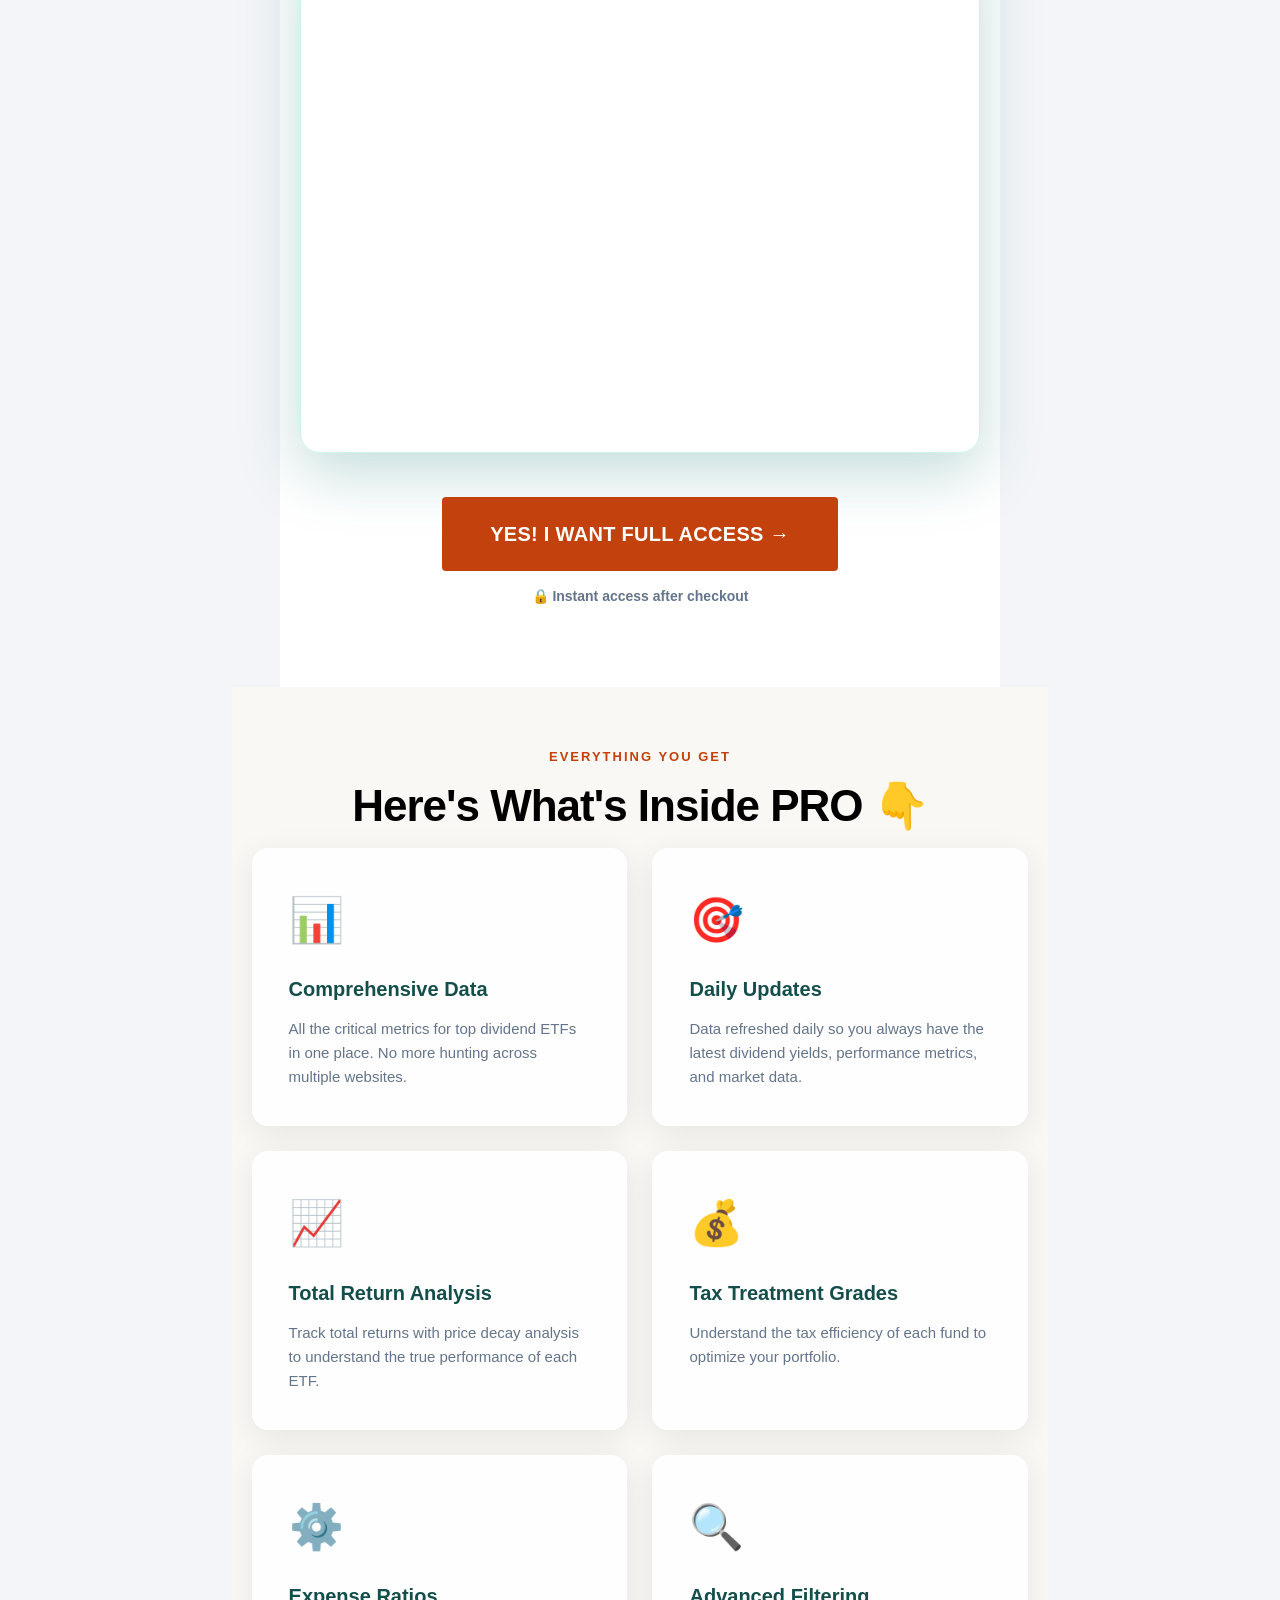
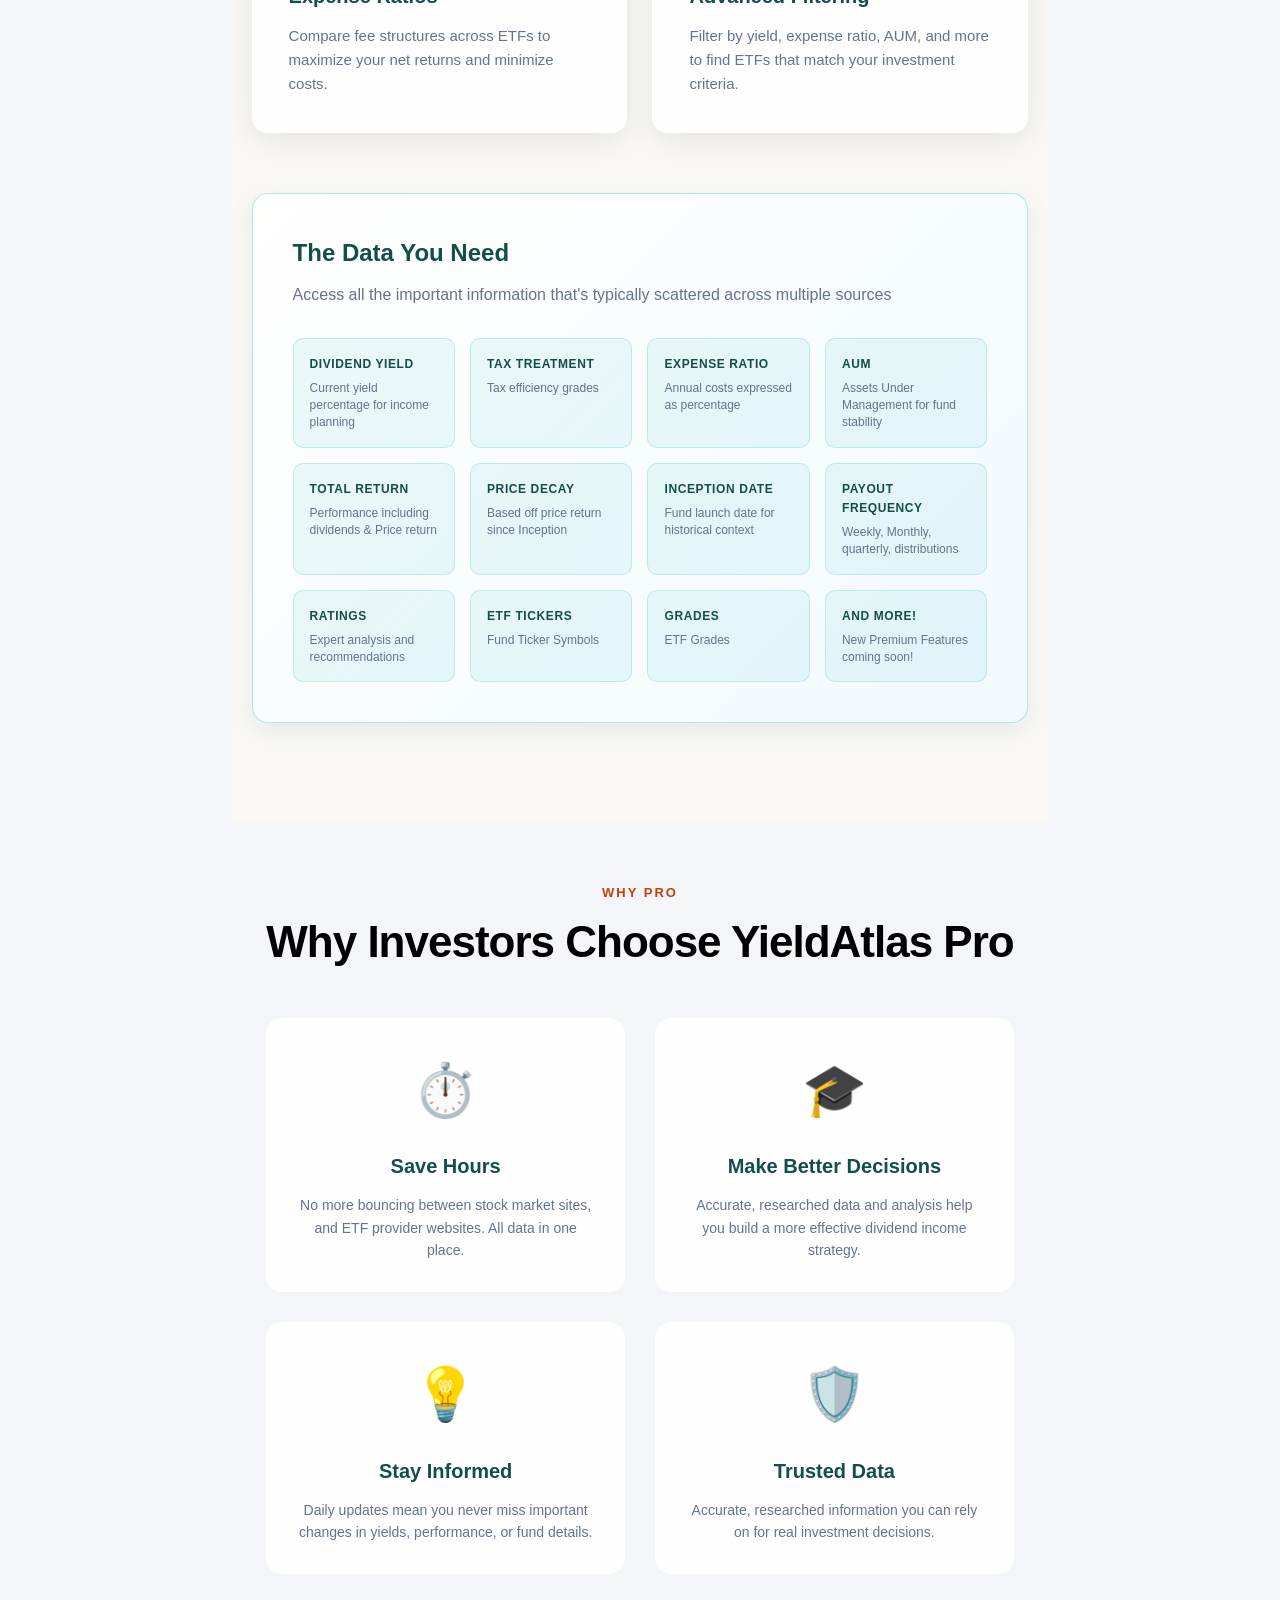
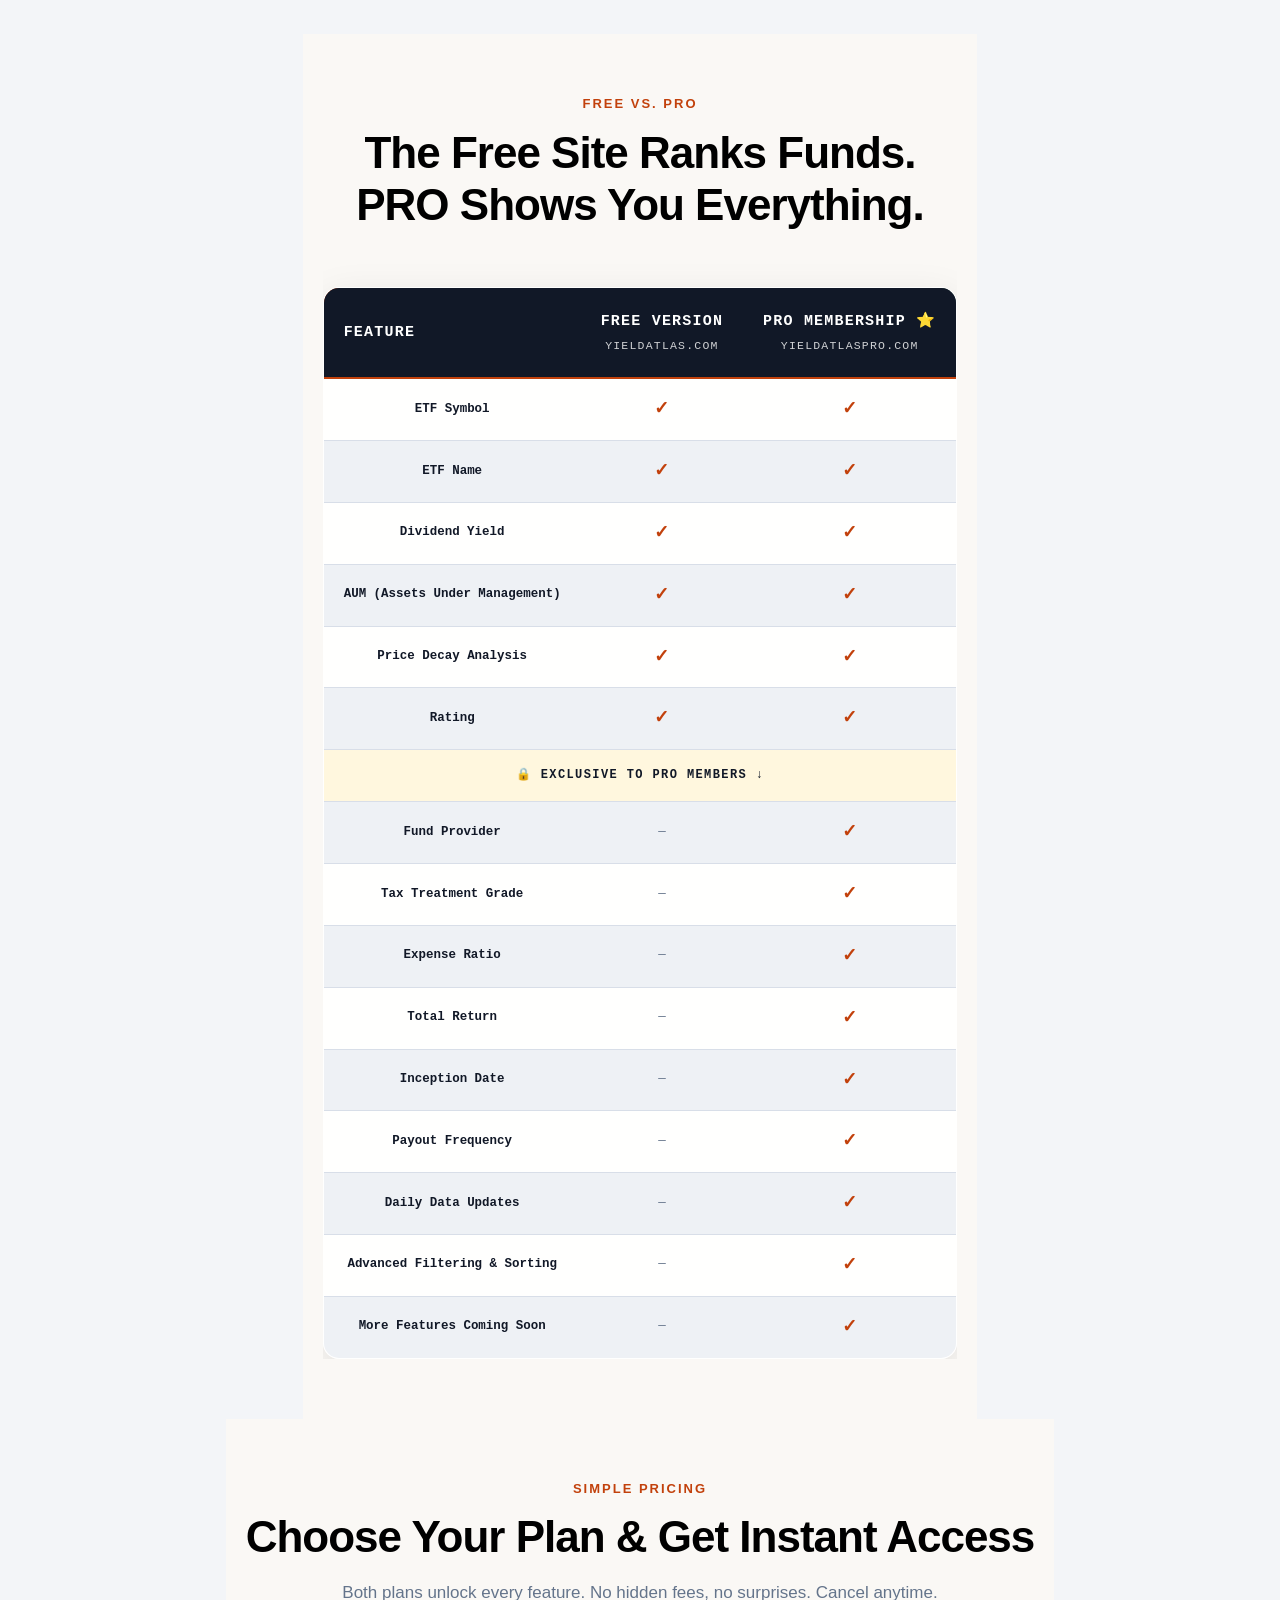
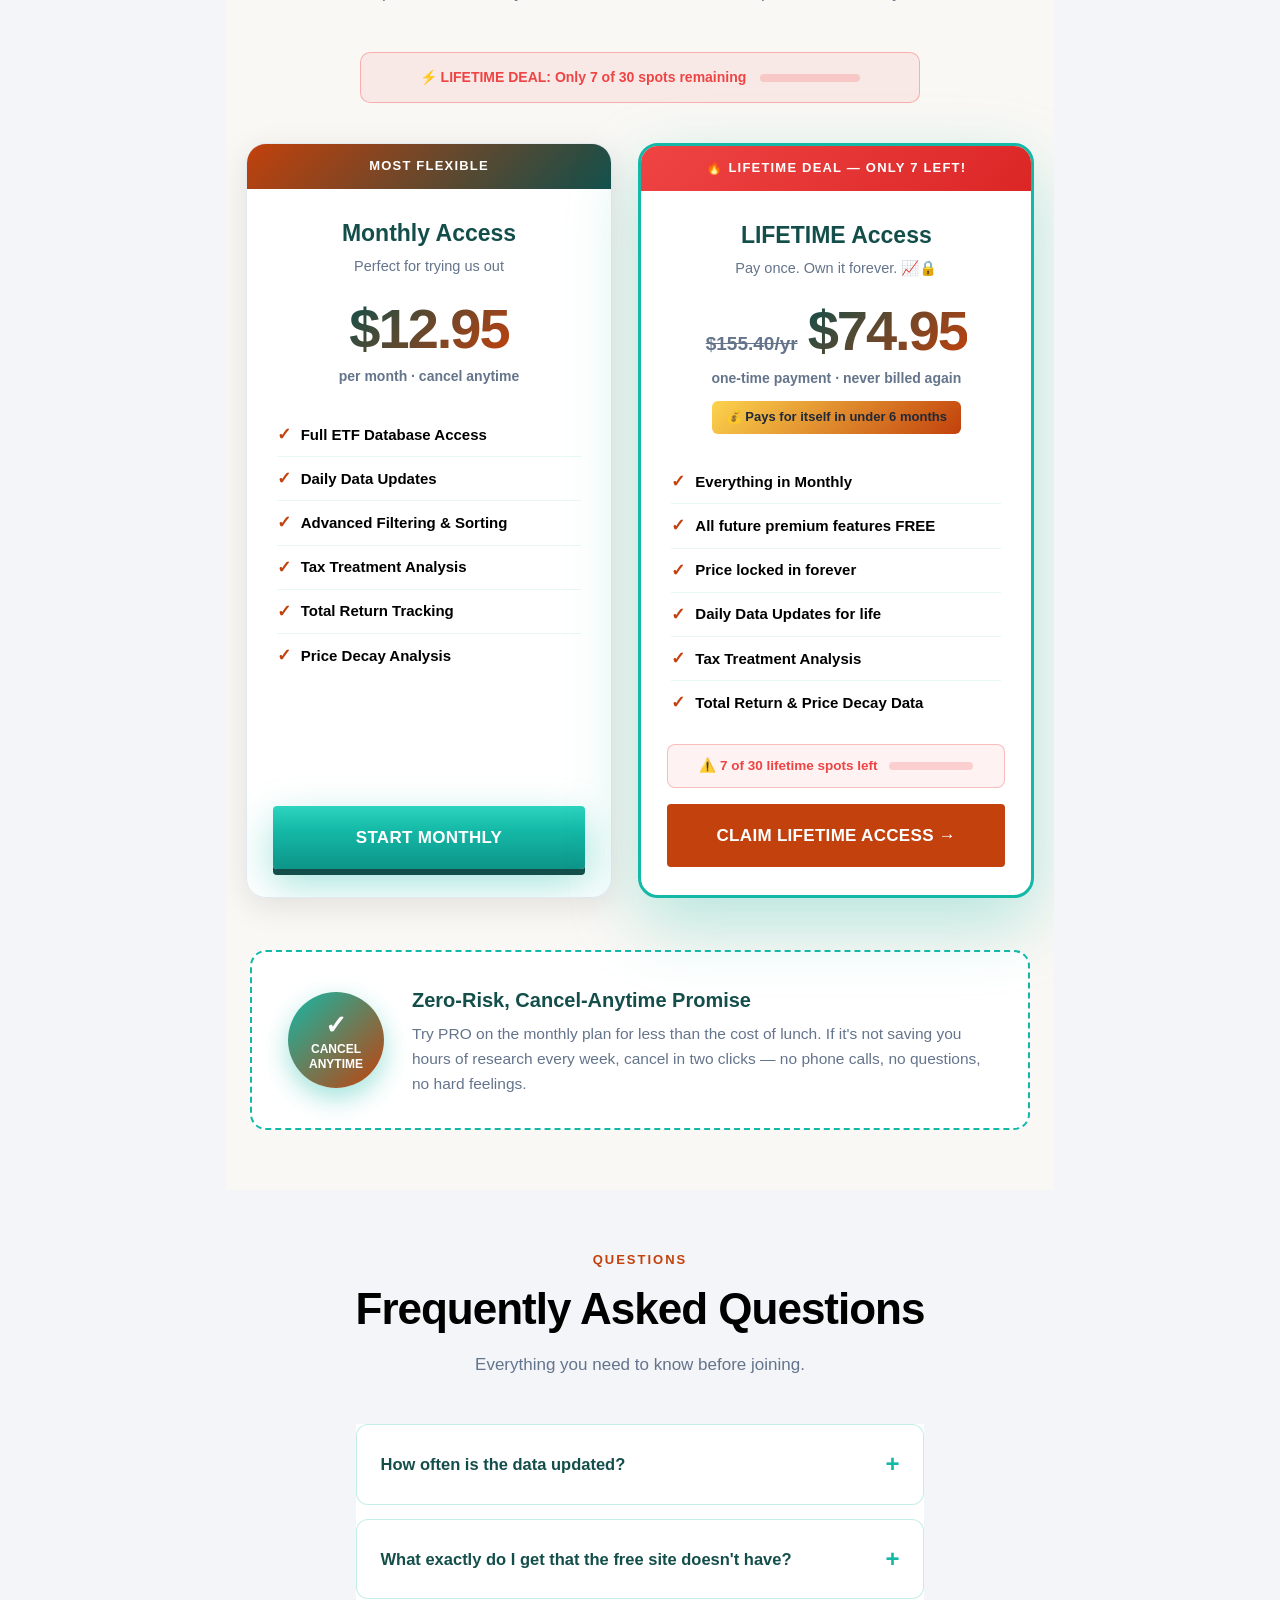
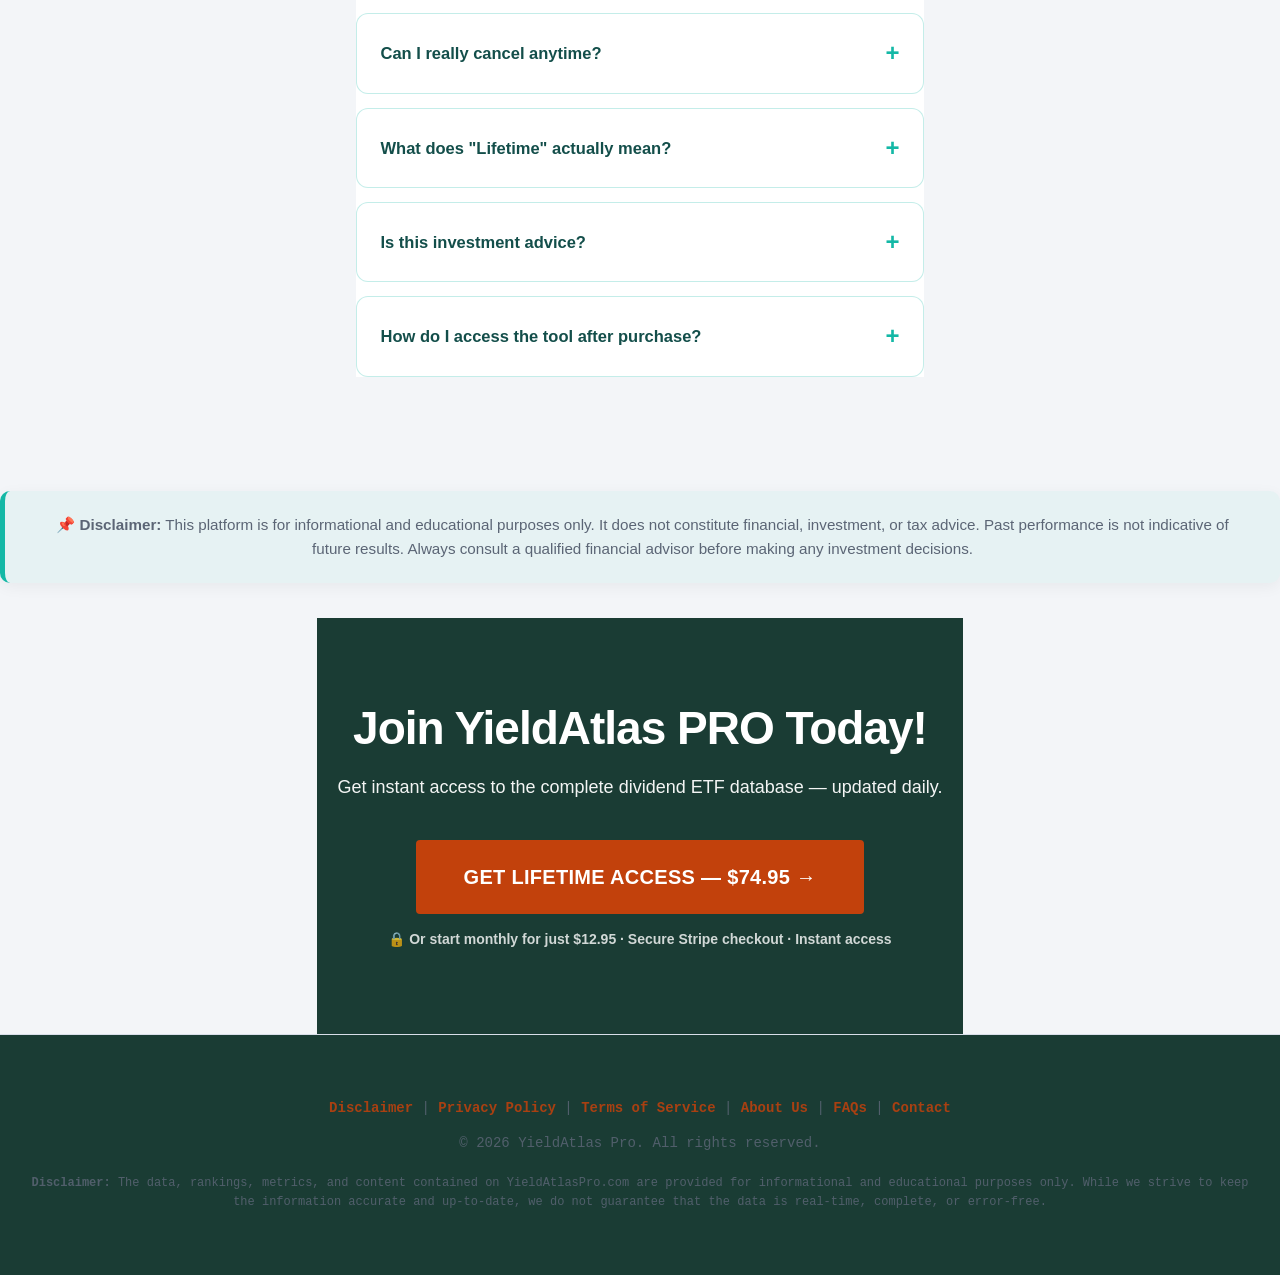
==== commit bf25cd1f: "Match affiliate shell with solid brand backgrounds. Drop 100vw breakouts and multi-stop hero/section" ====
--- a/index.html
+++ b/index.html
@@ -558,7 +558,7 @@
             font-family: 'Syne', Arial, sans-serif;
             line-height: 1.6;
             color: var(--text-dark);
-            background: linear-gradient(135deg, #111827 0%, #F0F9FF 50%, #F5F3FF 100%);
+            background: #f2f4f0;
             overflow-x: hidden;
         }
 
@@ -566,7 +566,7 @@
 
         /* ==================== COUNTDOWN DEAL BANNER ==================== */
         .deal-banner {
-            background: linear-gradient(135deg, #0A2E2A 0%, #134E4A 100%);
+            background: #1A3C34;
             border-bottom: 2px solid var(--yellow);
             color: white;
             cursor: pointer;
@@ -575,8 +575,7 @@
         }
 
         .deal-banner-inner {
-            width: 94%;
-            max-width: 1400px;
+            max-width: none;
             margin: 0 auto;
             padding: 12px 20px;
             display: flex;
@@ -585,7 +584,6 @@
             gap: 16px;
             flex-wrap: wrap;
             text-align: center;
-            box-sizing: border-box;
         }
 
         .deal-tag {
@@ -655,26 +653,23 @@
 
         /* ==================== HEADER ==================== */
         header {
-            background: rgba(15, 118, 110, 0.85);
-            backdrop-filter: blur(20px);
-            border-bottom: 1px solid rgba(255, 255, 255, 0.2);
+            background: #1A3C34;
+            border-bottom: 3px solid #C2410C;
             color: white;
             padding: 14px 0;
             position: sticky;
             top: 0;
             z-index: 100;
-            box-shadow: 0 8px 32px rgba(0, 0, 0, 0.1);
+            box-shadow: none;
         }
 
         .header-container {
-            width: 94%;
-            max-width: 1400px;
+            max-width: none;
             margin: 0 auto;
             padding: 0 20px;
             display: flex;
             justify-content: space-between;
             align-items: center;
-            box-sizing: border-box;
         }
 
         .logo {
@@ -701,12 +696,12 @@
         .header-nav a:hover { color: white; }
 
         .nav-cta {
-            background: linear-gradient(135deg, var(--yellow) 0%, #C2410C 100%);
-            color: #1F2937 !important;
+            background: #C2410C;
+            color: #ffffff !important;
             padding: 10px 20px;
-            border-radius: 8px;
+            border-radius: 4px;
             font-weight: 900 !important;
-            box-shadow: 0 4px 14px rgba(252, 211, 77, 0.4);
+            box-shadow: none;
         }
 
         .nav-cta:hover { transform: translateY(-1px); }
@@ -714,19 +709,19 @@
         /* ==================== CTA BUTTONS (3D FUNNEL STYLE) ==================== */
         .cta-btn {
             display: inline-block;
-            background: linear-gradient(180deg, #FDE68A 0%, var(--yellow) 40%, #C2410C 100%);
-            color: #1F2937;
+            background: #C2410C;
+            color: #ffffff;
             font-family: 'Syne', Arial, sans-serif;
             font-size: 20px;
             font-weight: 900;
             text-decoration: none;
             text-align: center;
             padding: 21px 48px;
-            border-radius: 12px;
+            border-radius: 4px;
             border: none;
             cursor: pointer;
-            box-shadow: 0 6px 0 #C2410C, 0 15px 40px rgba(252, 211, 77, 0.4);
-            transition: transform 0.15s, box-shadow 0.15s;
+            box-shadow: none;
+            transition: background 0.15s, transform 0.15s;
             letter-spacing: 0.3px;
             text-transform: uppercase;
         }
@@ -765,29 +760,21 @@
 
         .cta-sub.dark { color: var(--text-light); }
 
-        /* ==================== HERO (FUNNEL STYLE, TEAL PALETTE) ==================== */
+        /* ==================== HERO (solid light canvas, affiliate style) ==================== */
         .hero {
-            background: linear-gradient(135deg, #0F766E 0%, #134E4A 50%, #0891B2 100%);
+            background: #faf8f5;
             position: relative;
             overflow: hidden;
             padding: 66px 20px 80px;
-            color: white;
+            color: #222222;
             text-align: center;
-        }
-
-        .hero::before {
-            content: '';
-            position: absolute;
-            top: 0; left: 0; right: 0; bottom: 0;
-            background:
-                radial-gradient(circle at 20% 50%, rgba(13, 148, 136, 0.3) 0%, transparent 50%),
-                radial-gradient(circle at 80% 80%, rgba(8, 145, 178, 0.3) 0%, transparent 50%);
-            pointer-events: none;
-        }
+            border-bottom: 2px solid #C2410C;
+        }
+
+        .hero::before { display: none; }
 
         .hero-container {
-            width: 94%;
-            max-width: 1400px;
+            max-width: 960px;
             margin: 0 auto;
             position: relative;
             z-index: 2;
@@ -800,11 +787,12 @@
             font-weight: 900;
             text-transform: uppercase;
             letter-spacing: 1.6px;
-            color: var(--yellow);
-            border: 2px solid var(--yellow);
-            border-radius: 100px;
+            color: #C2410C;
+            border: 2px solid #C2410C;
+            border-radius: 4px;
             padding: 7px 20px;
             margin-bottom: 26px;
+            background: #ffffff;
         }
 
         .hero h1 {
@@ -813,10 +801,11 @@
             margin-bottom: 20px;
             line-height: 1.15;
             letter-spacing: -1.2px;
+            color: #1A3C34;
         }
 
         .hl {
-            color: var(--yellow);
+            color: #C2410C;
         }
 
         .hero .subtitle {
@@ -824,11 +813,11 @@
             margin: 0 auto 32px;
             line-height: 1.6;
             font-weight: 400;
-            color: rgba(255, 255, 255, 0.92);
+            color: #333333;
             max-width: 740px;
         }
 
-        .hero .subtitle strong { color: var(--yellow); font-weight: 900; }
+        .hero .subtitle strong { color: #222222; font-weight: 900; }
 
         .trust-badges {
             display: flex;
@@ -843,12 +832,12 @@
             display: flex;
             align-items: center;
             gap: 8px;
-            background: rgba(255, 255, 255, 0.1);
-            backdrop-filter: blur(10px);
-            border: 1px solid rgba(255, 255, 255, 0.2);
+            background: #ffffff;
+            border: 1px solid #1A3C34;
             padding: 9px 15px;
-            border-radius: 50px;
+            border-radius: 4px;
             font-weight: 700;
+            color: #1A3C34;
         }
 
         .trust-badge-icon {
@@ -962,34 +951,22 @@
 
         /* ==================== SECTION STYLES ==================== */
         .section {
-            width: 100%;
             padding: 60px 20px;
             position: relative;
             overflow: hidden;
-            box-sizing: border-box;
         }
 
         .section-dark {
-            background: linear-gradient(135deg, #111827 0%, #F0F9FF 100%);
-        }
-
-        .section::before {
-            content: '';
-            position: absolute;
-            top: 0; left: 0; right: 0; bottom: 0;
-            background-image:
-                radial-gradient(circle at 25% 25%, rgba(20, 184, 166, 0.08) 0%, transparent 50%),
-                radial-gradient(circle at 75% 75%, rgba(6, 182, 212, 0.08) 0%, transparent 50%);
-            pointer-events: none;
-        }
+            background: #faf8f5;
+        }
+
+        .section::before { display: none; }
 
         .section-container {
-            width: 94%;
-            max-width: 1400px;
+            max-width: none;
             margin: 0 auto;
             position: relative;
             z-index: 1;
-            box-sizing: border-box;
         }
 
         .kicker {
@@ -1538,7 +1515,7 @@
 
         /* ==================== CTA SECTION ==================== */
         .cta-section {
-            background: linear-gradient(135deg, var(--primary-dark) 0%, var(--accent) 100%);
+            background: #1A3C34;
             color: white;
             padding: 84px 20px;
             text-align: center;
@@ -1546,15 +1523,7 @@
             overflow: hidden;
         }
 
-        .cta-section::before {
-            content: '';
-            position: absolute;
-            top: 0; left: 0; right: 0; bottom: 0;
-            background:
-                radial-gradient(circle at 20% 50%, rgba(255, 255, 255, 0.1) 0%, transparent 50%),
-                radial-gradient(circle at 80% 80%, rgba(255, 255, 255, 0.05) 0%, transparent 50%);
-            pointer-events: none;
-        }
+        .cta-section::before { display: none; }
 
         .cta-section h2 {
             font-size: clamp(30px, 5vw, 46px);
@@ -1581,7 +1550,7 @@
 
         /* ==================== FOOTER ==================== */
         footer {
-            background: linear-gradient(135deg, var(--primary-dark) 0%, var(--primary) 100%);
+            background: #1A3C34;
             color: white;
             padding: 50px 20px;
             text-align: center;
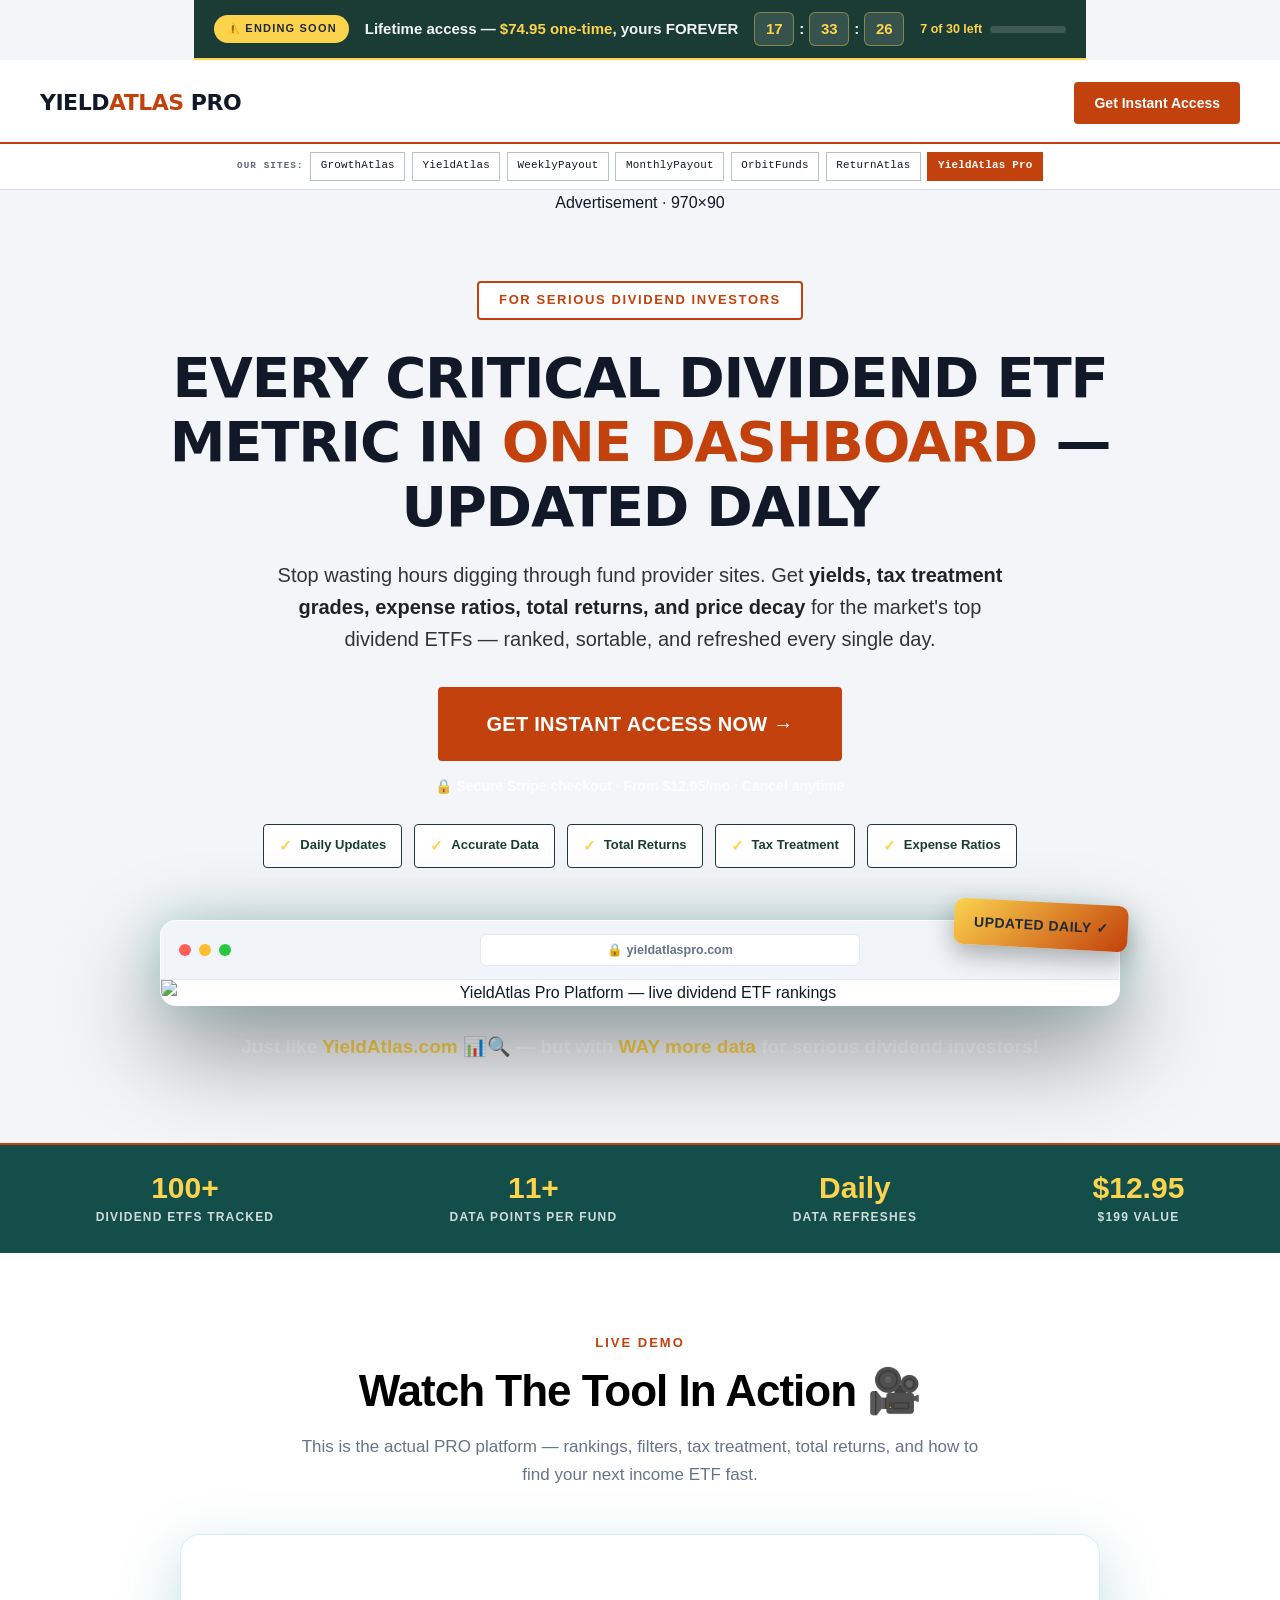
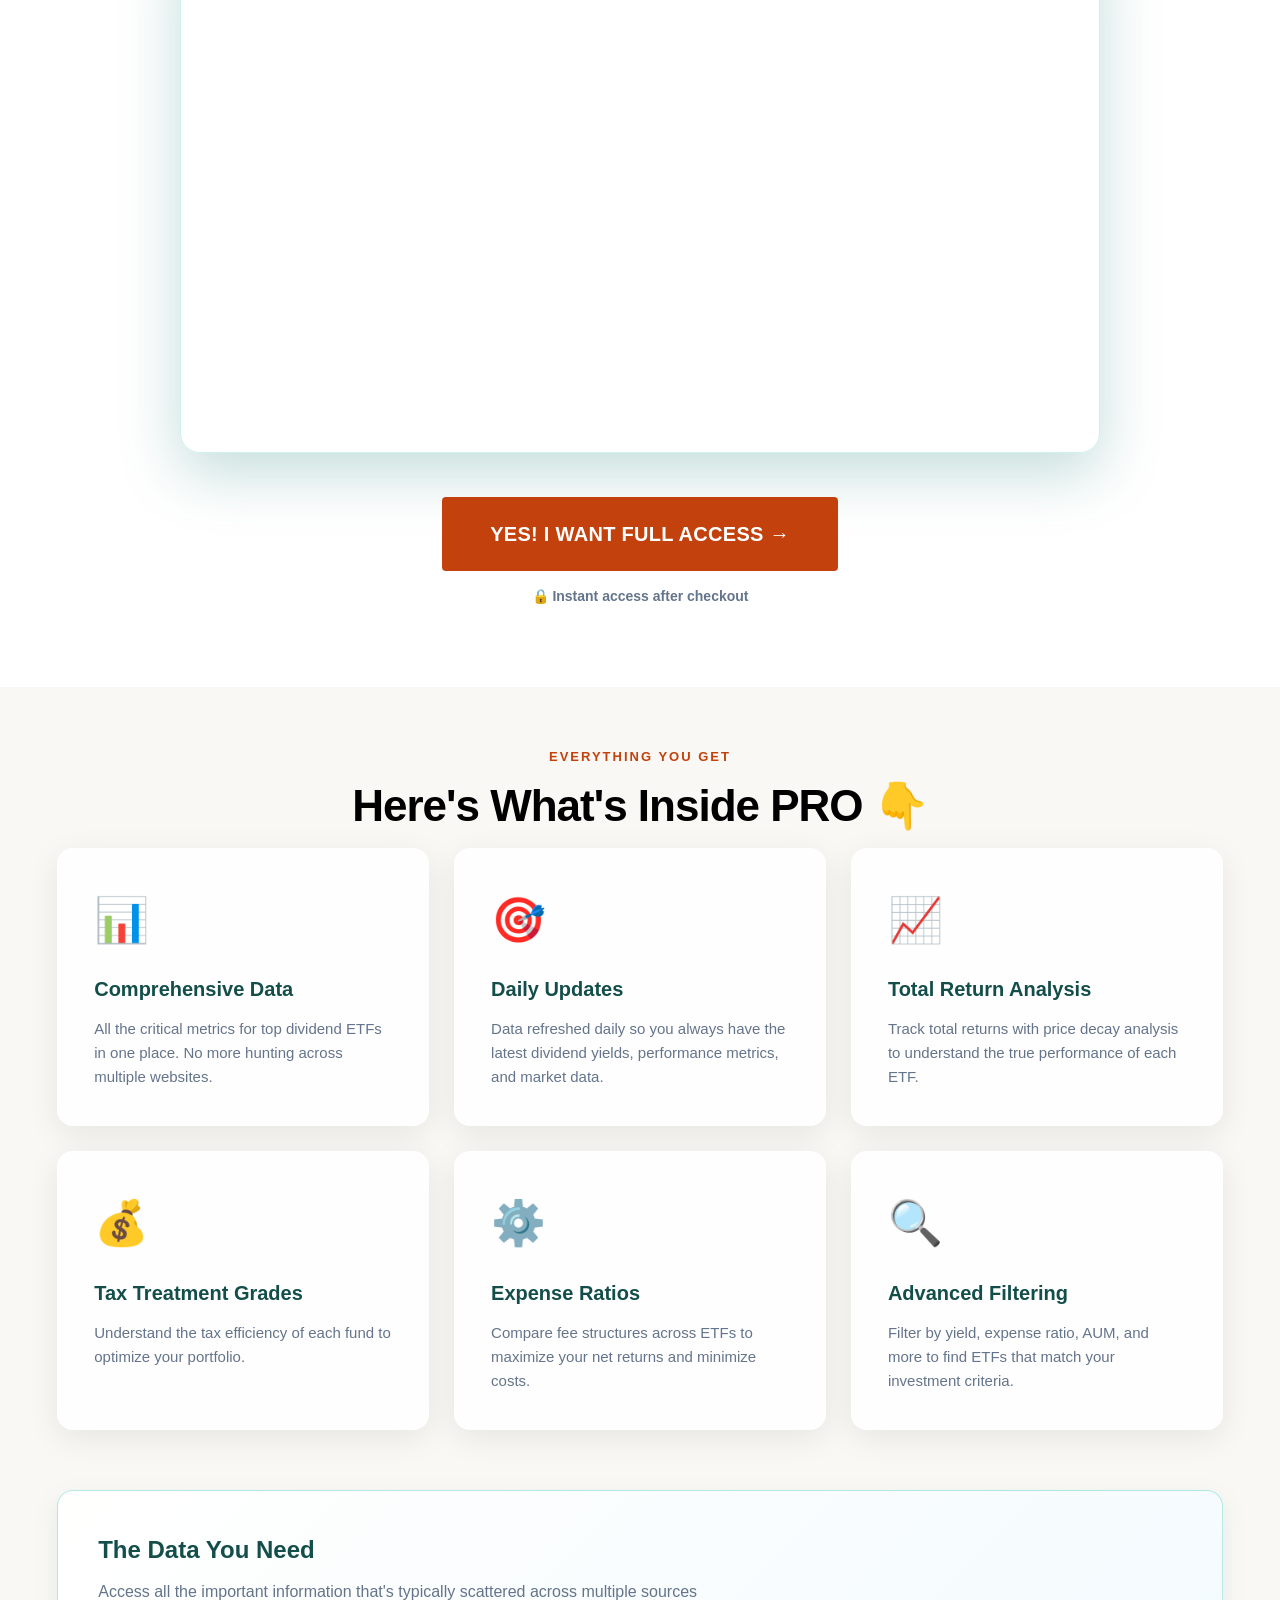
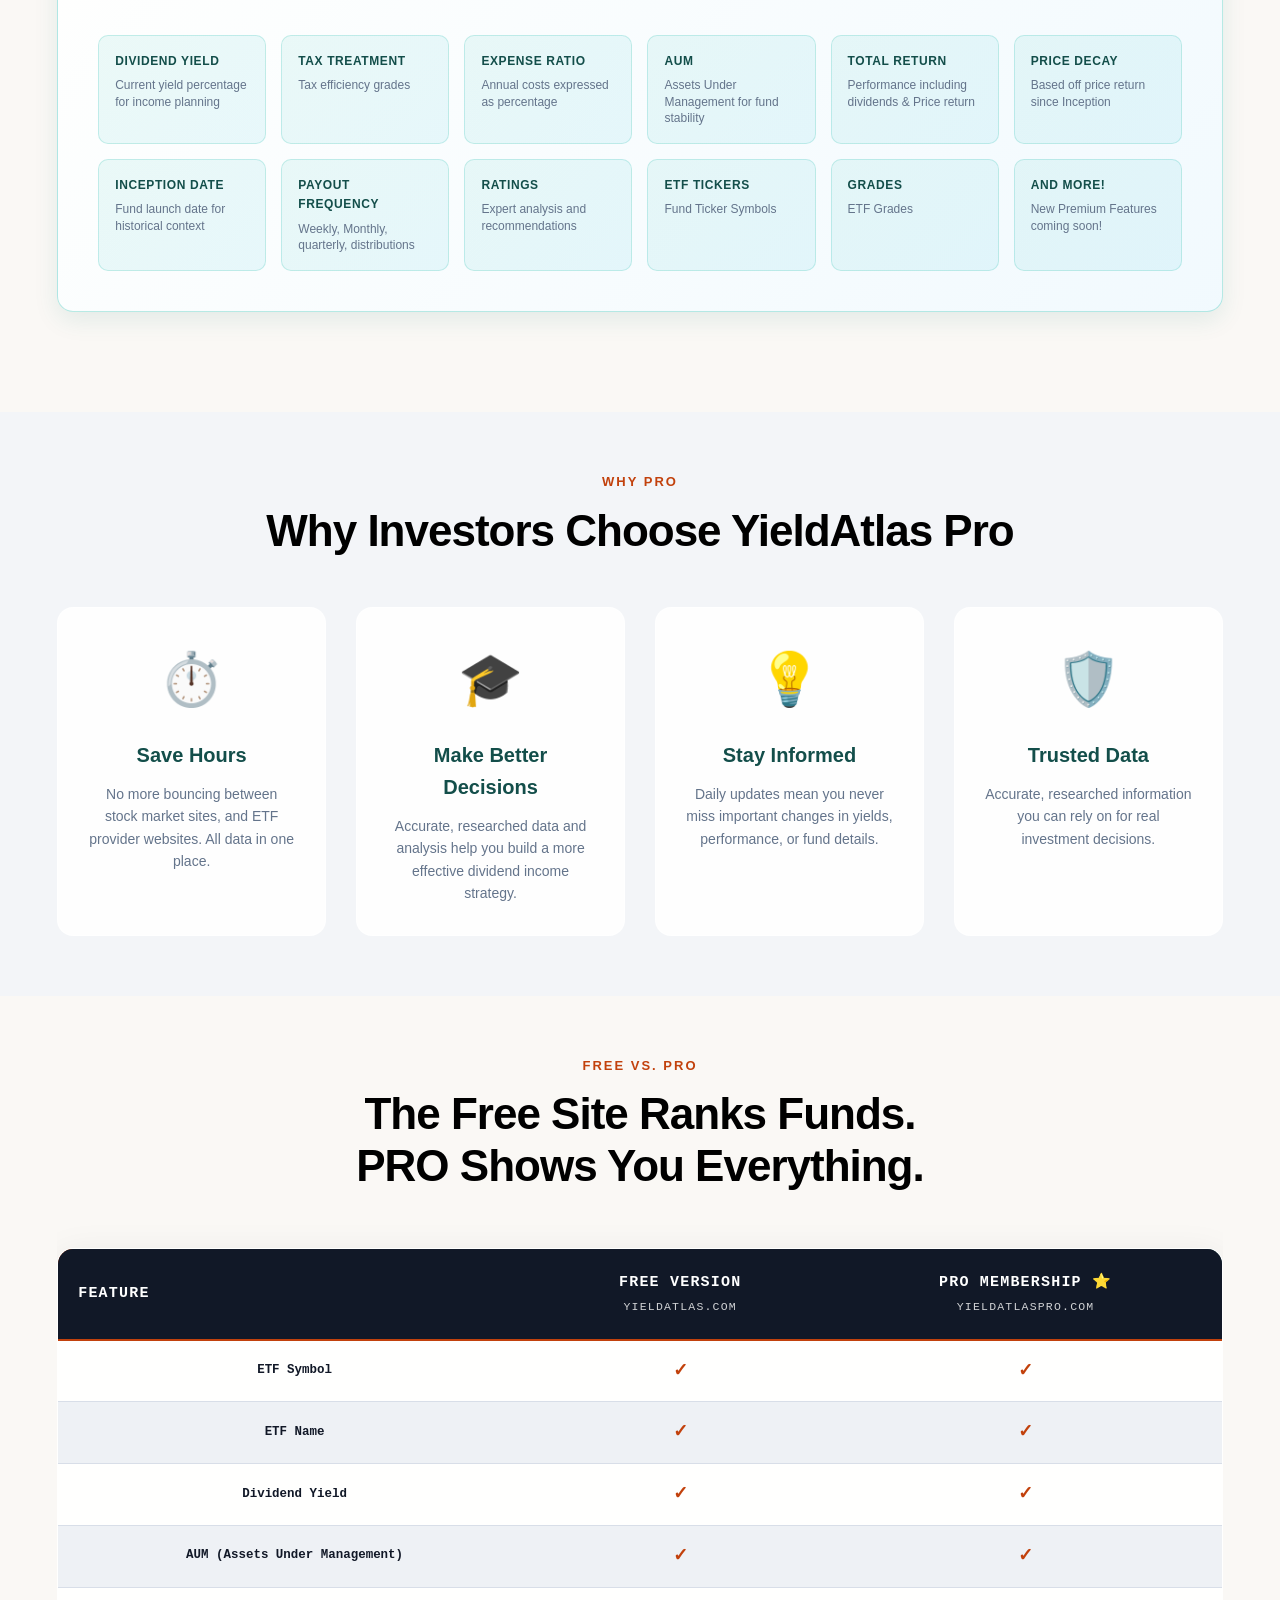
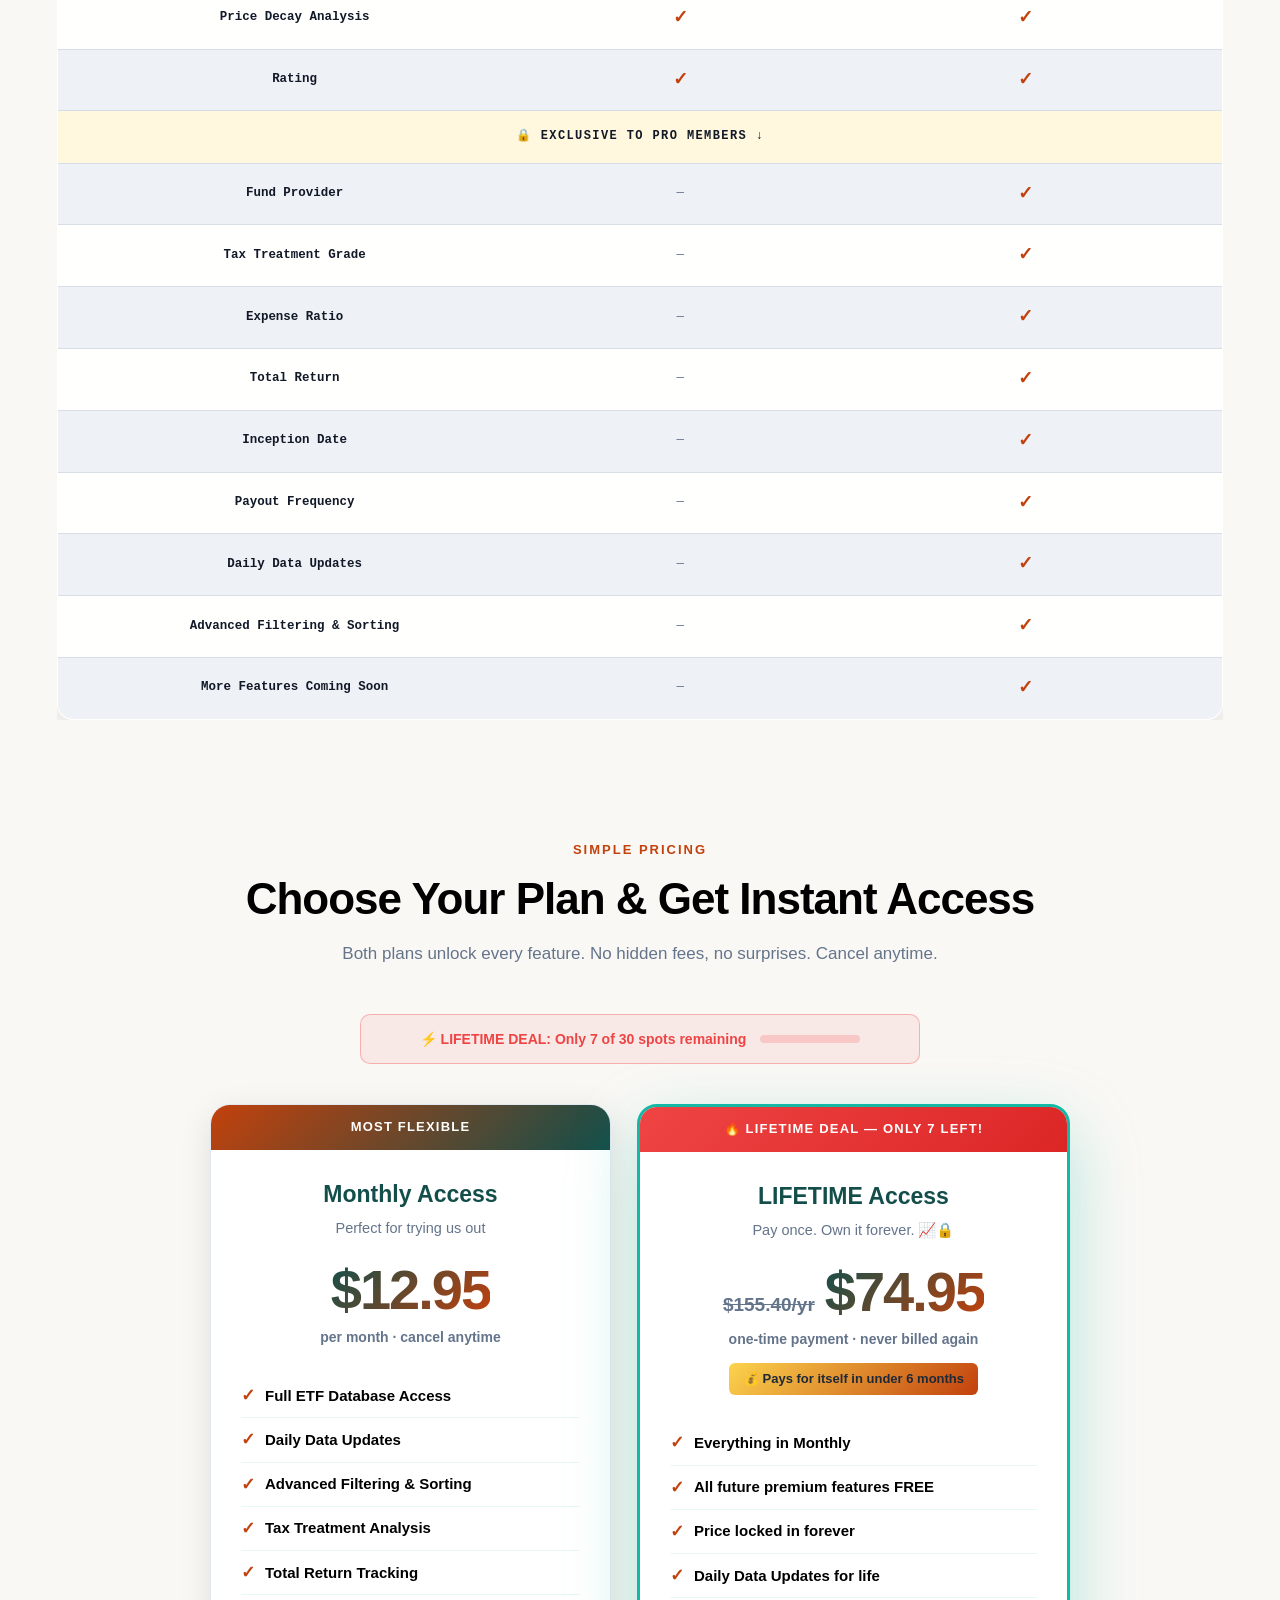
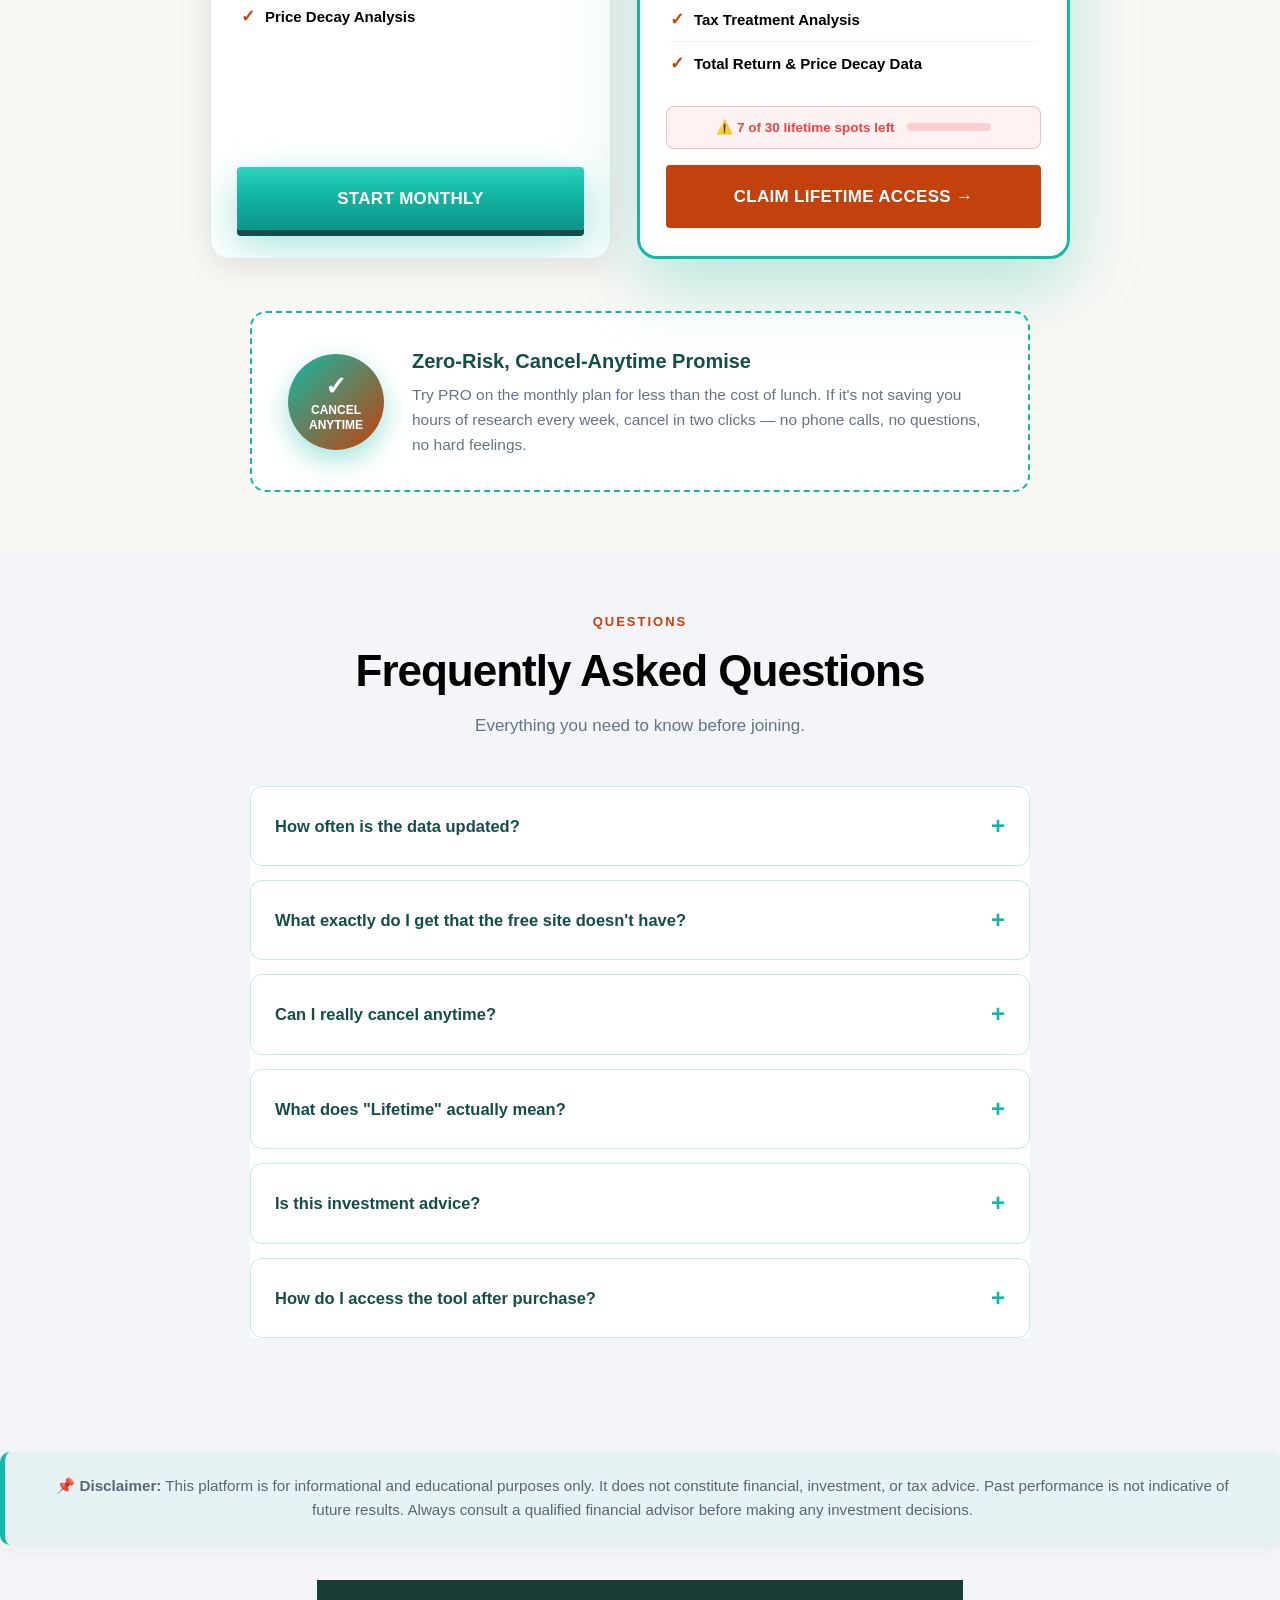
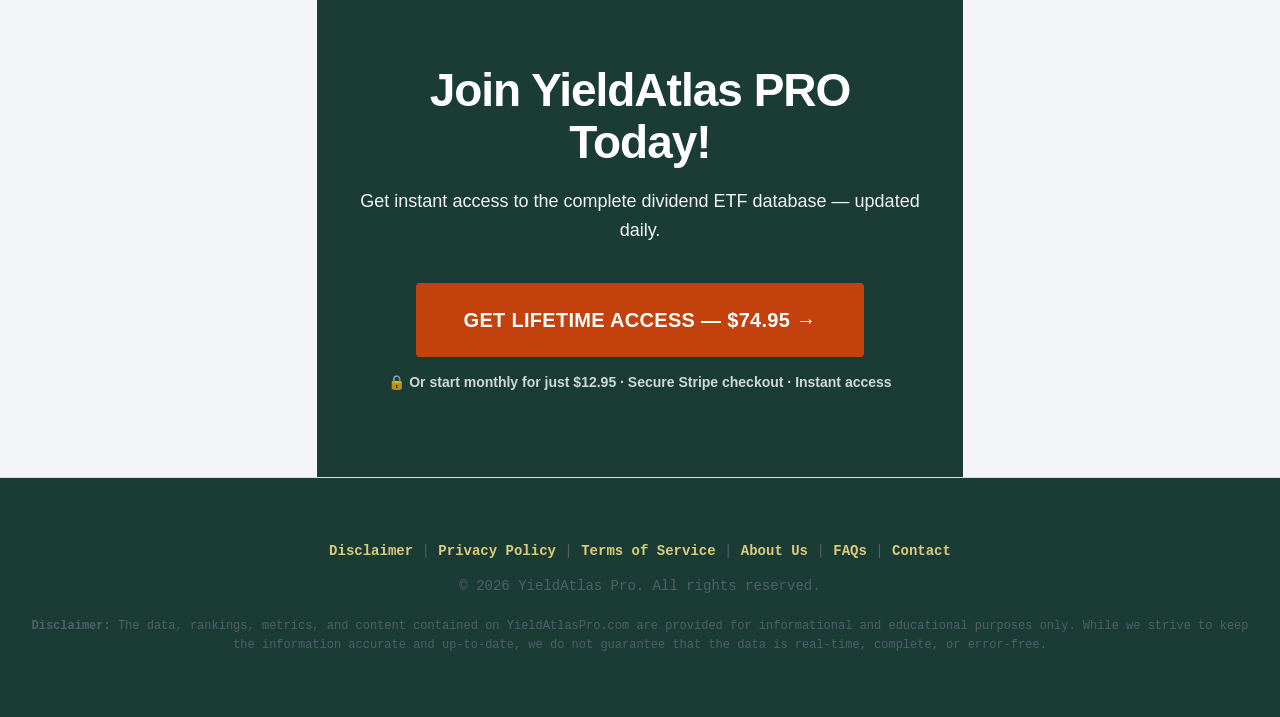
==== commit 7e430eef: "Fix header/footer contrast, hide duplicate network bars, and PRO full-bleed layout. Co-authored-by: " ====
--- a/index.html
+++ b/index.html
@@ -918,9 +918,12 @@
 
         /* ==================== PROOF STRIP ==================== */
         .proof-strip {
+            width: 100%;
+            align-self: stretch;
             background: var(--primary-dark);
             color: #fff;
             padding: 26px 20px;
+            box-sizing: border-box;
         }
 
         .proof-inner {
@@ -928,20 +931,23 @@
             margin: 0 auto;
             display: flex;
             justify-content: space-around;
-            gap: 24px;
-            flex-wrap: wrap;
+            gap: clamp(10px, 2vw, 24px);
+            flex-wrap: nowrap;
+            overflow-x: auto;
             text-align: center;
         }
 
+        .proof-item { flex: 1 0 auto; }
+
         .proof-item .n {
-            font-size: 30px;
+            font-size: clamp(18px, 2.4vw, 30px);
             font-weight: 900;
             color: var(--yellow);
             line-height: 1.1;
         }
 
         .proof-item .l {
-            font-size: 12px;
+            font-size: clamp(10px, 1.1vw, 12px);
             font-weight: 700;
             text-transform: uppercase;
             letter-spacing: 1.2px;
@@ -951,6 +957,9 @@
 
         /* ==================== SECTION STYLES ==================== */
         .section {
+            width: 100%;
+            align-self: stretch;
+            box-sizing: border-box;
             padding: 60px 20px;
             position: relative;
             overflow: hidden;
@@ -963,10 +972,12 @@
         .section::before { display: none; }
 
         .section-container {
-            max-width: none;
+            width: 94%;
+            max-width: 1400px;
             margin: 0 auto;
             position: relative;
             z-index: 1;
+            box-sizing: border-box;
         }
 
         .kicker {
@@ -999,6 +1010,9 @@
 
         /* Video Demo Section */
         .video-demo-section {
+            width: 100%;
+            align-self: stretch;
+            box-sizing: border-box;
             padding: 80px 20px;
             background: #FFFFFF;
             text-align: center;
@@ -1153,10 +1167,11 @@
         }
 
         /* ==================== COMPARISON TABLE ==================== */
-        .comp-wrap { overflow-x: auto; }
+        .comp-wrap { width: 100%; max-width: 100%; overflow-x: auto; }
 
         .comparison-table {
             width: 100%;
+            min-width: 640px;
             border-collapse: collapse;
             margin-top: 40px;
             background: rgba(255, 255, 255, 0.95);
@@ -1563,7 +1578,7 @@
         }
 
         footer a {
-            color: #5EEAD4;
+            color: #FDE68A;
             text-decoration: none;
             transition: all 0.3s;
             font-weight: 700;
@@ -1779,8 +1794,11 @@
 .yield, .decay, td:before, .tracker-link {
   color: #C2410C !important;
 }
-.footer a, footer a, a.tracker-link {
-  color: #C2410C !important;
+.footer a, footer a, .footer-content a, a.tracker-link {
+  color: #FDE68A !important;
+}
+footer a:hover, .footer a:hover, .footer-content a:hover {
+  color: #ffffff !important;
 }
 .stat, .faq, .rel, .info-card, .card, .panel {
   background: #FFFFFF !important;
